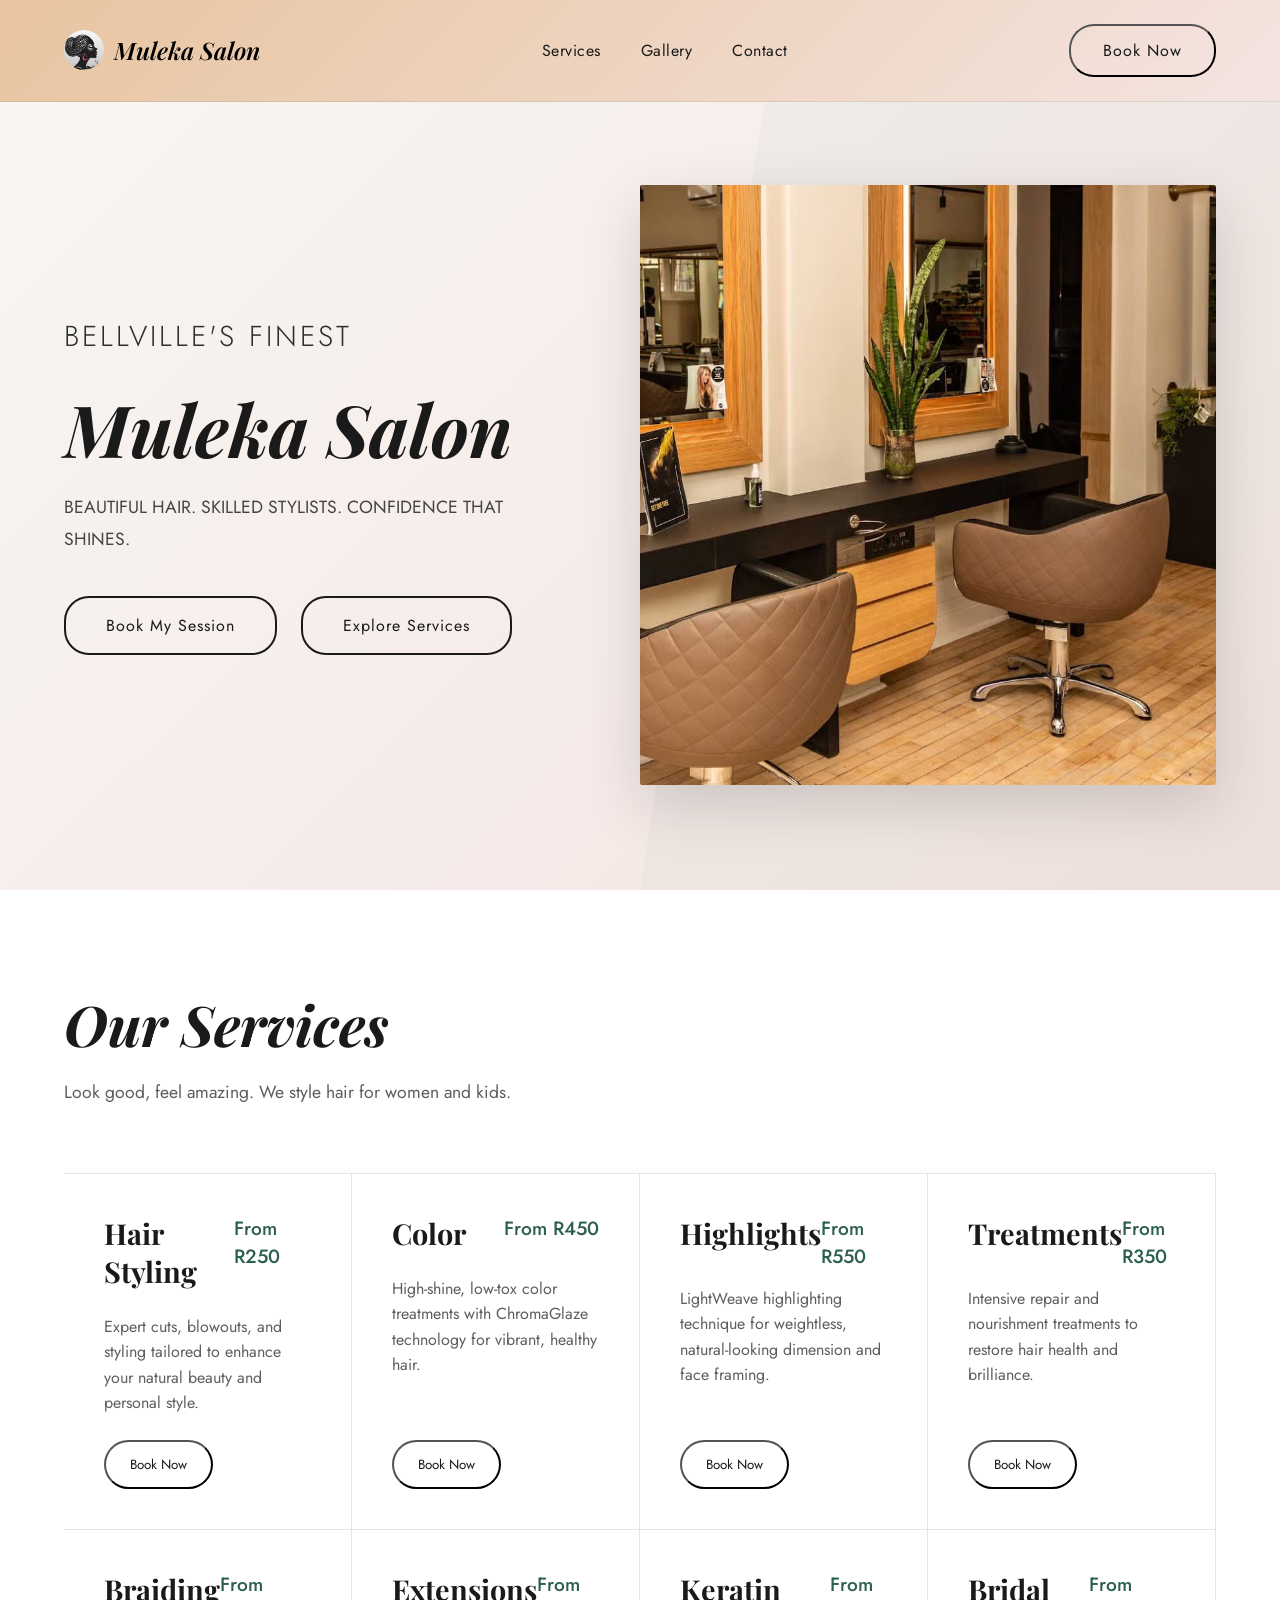
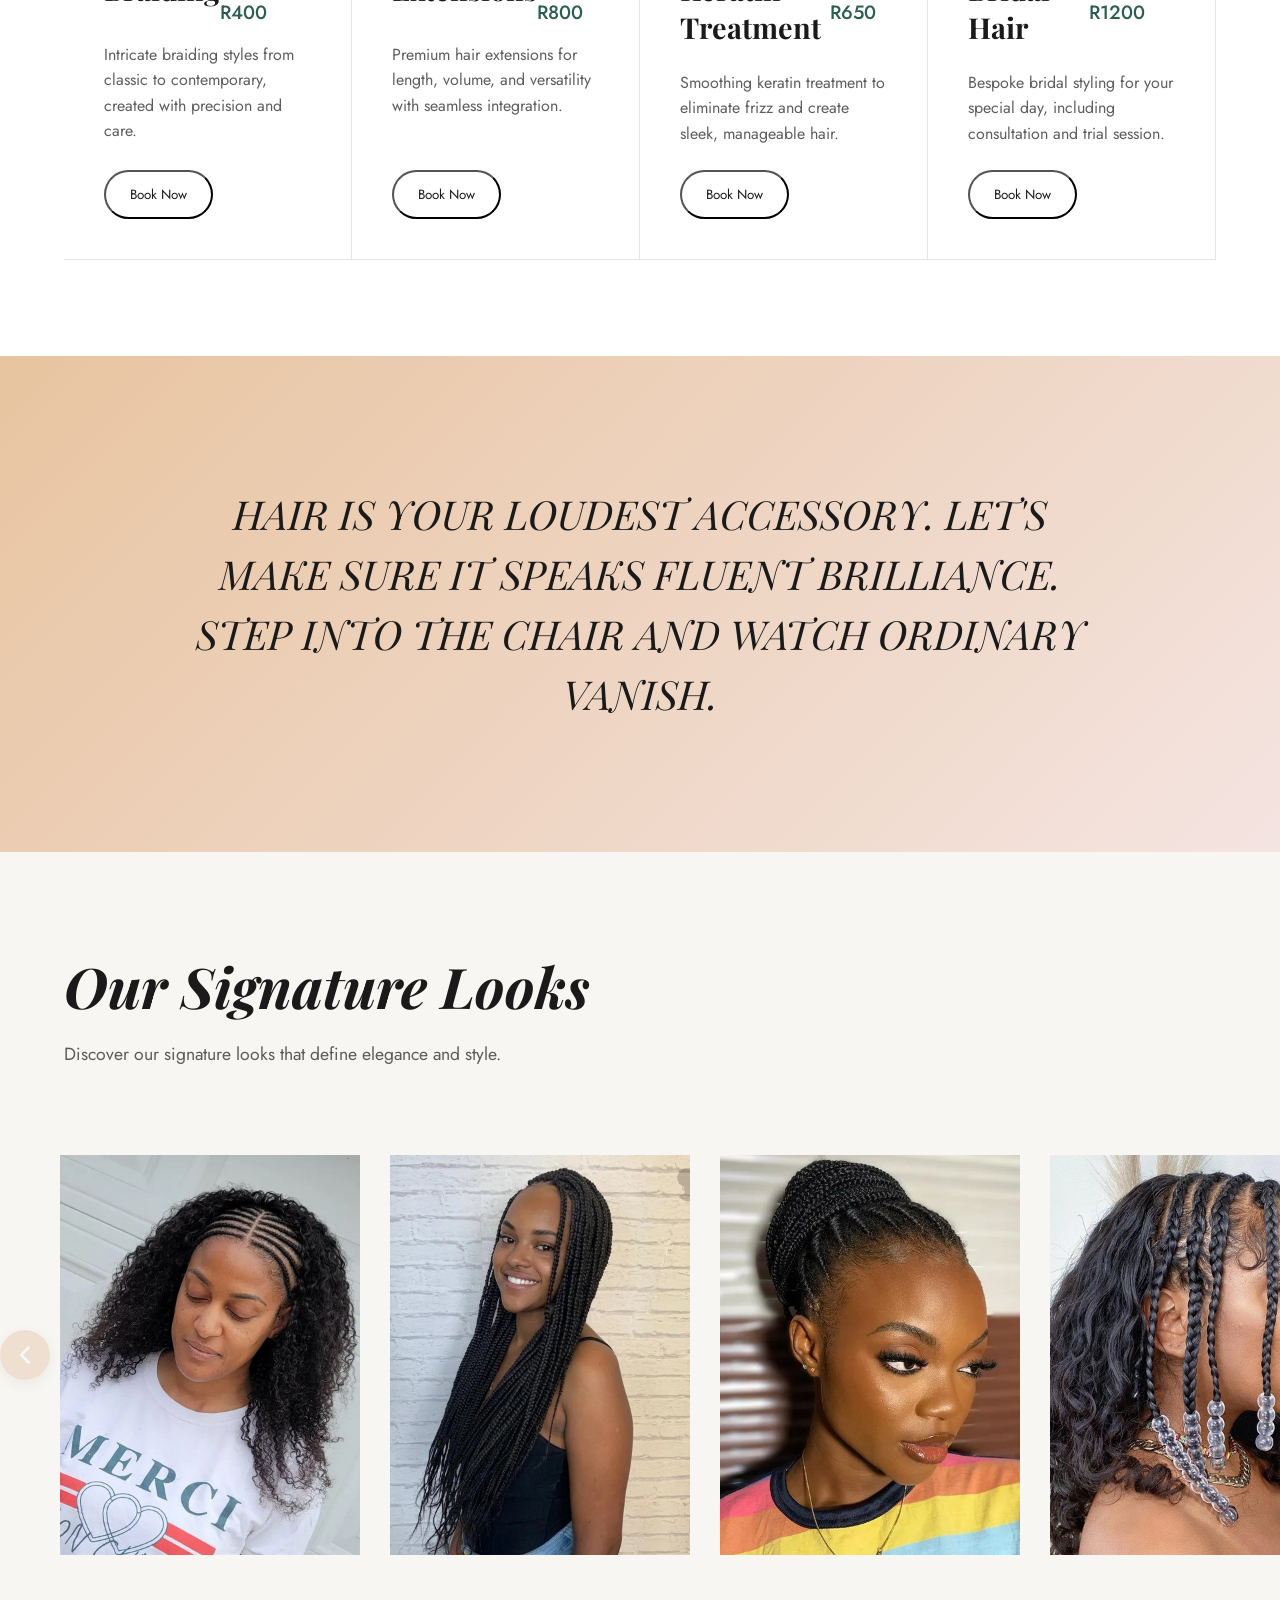
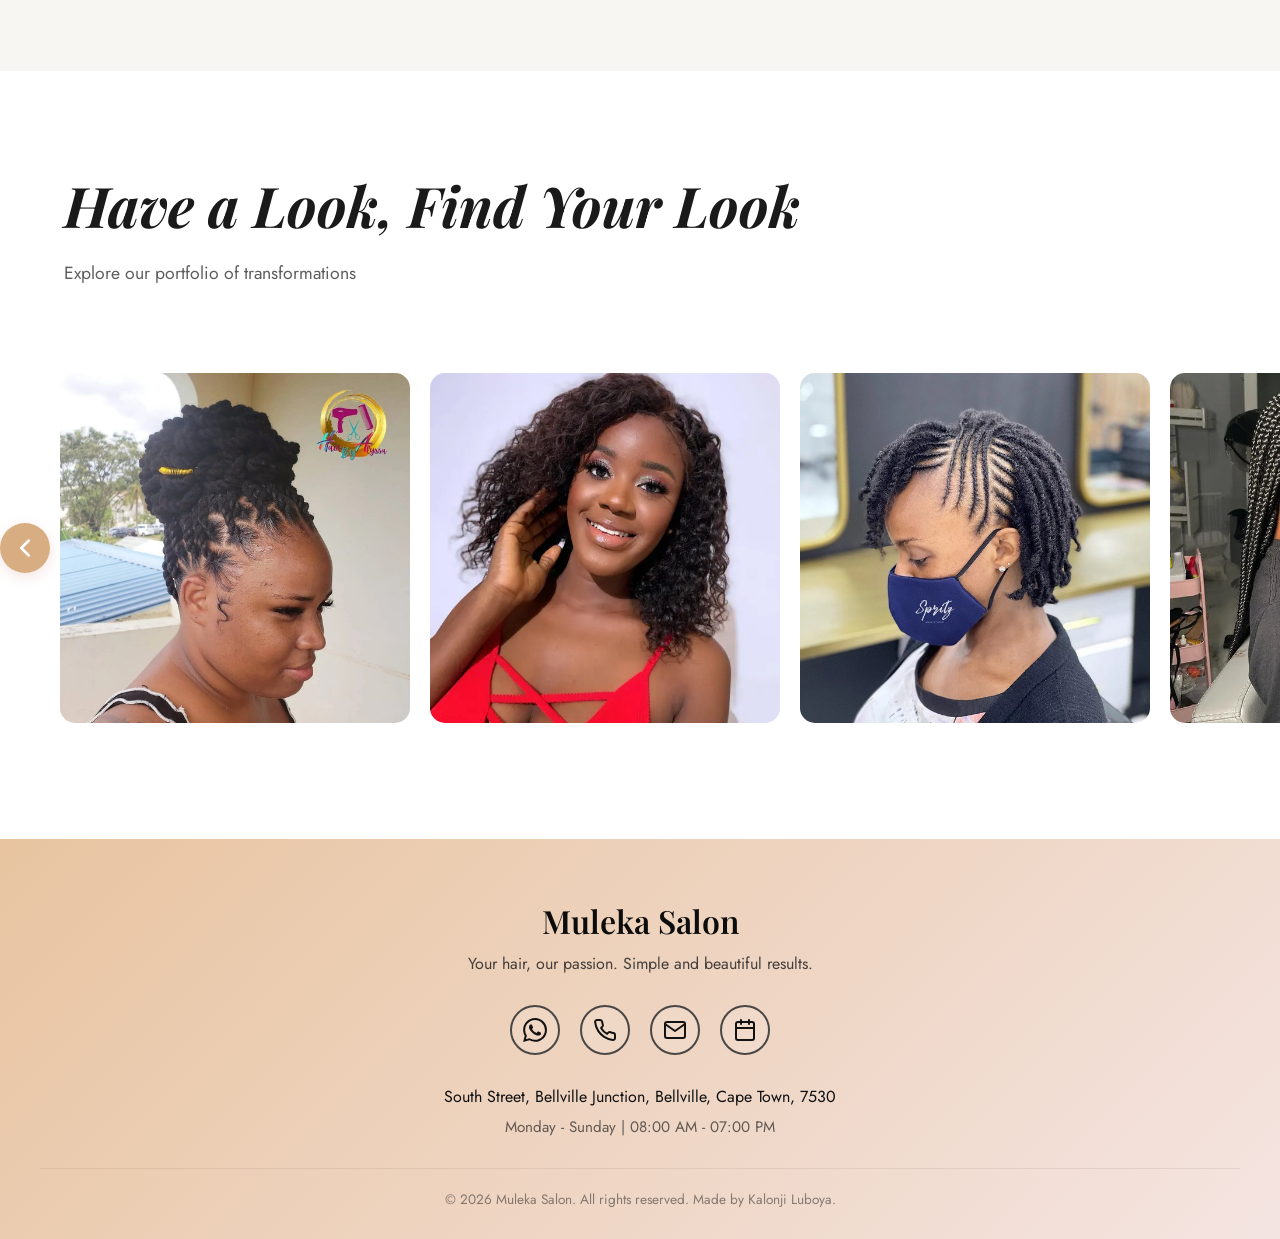
==== html/index.html @ f7e8fe5a "Uploaded the images of the hair style" ====
<!DOCTYPE html>
<html lang="en">
<head>
    <meta charset="UTF-8">
    <meta name="viewport" content="width=device-width, initial-scale=1.0">
    <title>Muleka Salon - BELLVILLE's Premier Hair Studio</title>
    <link href="https://fonts.googleapis.com/css2?family=Playfair+Display:ital,wght@0,400;0,500;0,600;0,700;1,400&family=Jost:wght@300;400;500;600&display=swap" rel="stylesheet">
    <link rel="stylesheet" href="/css/styles.css">

</head>
<body>
    <!-- Navigation -->
    <nav>
        <div class="logo">
            <img src="/assets/images/icon_hair Salon.jpg" alt="Muleka Salon Logo" class="logo-icon">
           <span class="logo-text">Muleka Salon</span>
           </div>
        <ul class="nav-links">
            <li><a href="#services">Services</a></li>
            <li><a href="#gallery">Gallery</a></li>
            <li><a href="#contact">Contact</a></li>
        </ul>
        
        <button class="book-btn" onclick="openBookingModal()">Book Now</button>
        <div class="burger-menu" onclick="toggleMobileMenu()">
            <span></span>
            <span></span>
            <span></span>
        </div>
    </nav>

    <!-- Mobile Menu -->
    <div class="mobile-menu" id="mobileMenu">
        <ul>
            <li><a href="#services" onclick="closeMobileMenu()">Services</a></li>
            <li><a href="#gallery" onclick="closeMobileMenu()">Gallery</a></li>
            <li><a href="#contact" onclick="closeMobileMenu()">Contact</a></li>
        </ul>
        <button class="book-btn" onclick="openBookingModal(); closeMobileMenu();">Book Now</button>
    </div>

    <!-- Hero Section -->
    <section class="hero">
        <div class="hero-content">
            <div class="hero-subtitle">BELLVILLE'S FINEST</div>
            <h1 class="hero-title">Muleka Salon</h1>
            <p class="hero-tagline">BEAUTIFUL HAIR. SKILLED STYLISTS. CONFIDENCE THAT SHINES.</p>
            <div class="hero-buttons">
                <button class="btn-primary" onclick="openBookingModal()">Book My Session</button>
                <a href="#services" class="btn-secondary">Explore Services</a>
            </div>
        </div>
        <div class="hero-image">
            <img src="/assets/images/Hair salon place_1.avif" alt="Muleka Salon">
        </div>
    </section>

    <!-- Services Section -->
    <section class="services" id="services">
        <h2 class="section-title">Our Services</h2>
        <p class="section-subtitle">Look good, feel amazing. We style hair for women and kids.</p>
        
        <div class="services-grid">
            <div class="service-item">
                <div>
                    <div class="service-header">
                        <h3 class="service-name">Hair Styling</h3>
                        <div class="service-price">From R250</div>
                    </div>
                    <p class="service-description">Expert cuts, blowouts, and styling tailored to enhance your natural beauty and personal style.</p>
                </div>
                <button class="service-book-btn" onclick="openBookingModal('Hair Styling', 250)">Book Now</button>
            </div>

            <div class="service-item">
                <div>
                    <div class="service-header">
                        <h3 class="service-name">Color</h3>
                        <div class="service-price">From R450</div>
                    </div>
                    <p class="service-description">High-shine, low-tox color treatments with ChromaGlaze technology for vibrant, healthy hair.</p>
                </div>
                <button class="service-book-btn" onclick="openBookingModal('Color', 450)">Book Now</button>
            </div>

            <div class="service-item">
                <div>
                    <div class="service-header">
                        <h3 class="service-name">Highlights</h3>
                        <div class="service-price">From R550</div>
                    </div>
                    <p class="service-description">LightWeave highlighting technique for weightless, natural-looking dimension and face framing.</p>
                </div>
                <button class="service-book-btn" onclick="openBookingModal('Highlights', 550)">Book Now</button>
            </div>

            <div class="service-item">
                <div>
                    <div class="service-header">
                        <h3 class="service-name">Treatments</h3>
                        <div class="service-price">From R350</div>
                    </div>
                    <p class="service-description">Intensive repair and nourishment treatments to restore hair health and brilliance.</p>
                </div>
                <button class="service-book-btn" onclick="openBookingModal('Treatments', 350)">Book Now</button>
            </div>

            <div class="service-item">
                <div>
                    <div class="service-header">
                        <h3 class="service-name">Braiding</h3>
                        <div class="service-price">From R400</div>
                    </div>
                    <p class="service-description">Intricate braiding styles from classic to contemporary, created with precision and care.</p>
                </div>
                <button class="service-book-btn" onclick="openBookingModal('Braiding', 400)">Book Now</button>
            </div>

            <div class="service-item">
                <div>
                    <div class="service-header">
                        <h3 class="service-name">Extensions</h3>
                        <div class="service-price">From R800</div>
                    </div>
                    <p class="service-description">Premium hair extensions for length, volume, and versatility with seamless integration.</p>
                </div>
                <button class="service-book-btn" onclick="openBookingModal('Extensions', 800)">Book Now</button>
            </div>

            <div class="service-item">
                <div>
                    <div class="service-header">
                        <h3 class="service-name">Keratin Treatment</h3>
                        <div class="service-price">From R650</div>
                    </div>
                    <p class="service-description">Smoothing keratin treatment to eliminate frizz and create sleek, manageable hair.</p>
                </div>
                <button class="service-book-btn" onclick="openBookingModal('Keratin Treatment', 650)">Book Now</button>
            </div>

            <div class="service-item">
                <div>
                    <div class="service-header">
                        <h3 class="service-name">Bridal Hair</h3>
                        <div class="service-price">From R1200</div>
                    </div>
                    <p class="service-description">Bespoke bridal styling for your special day, including consultation and trial session.</p>
                </div>
                <button class="service-book-btn" onclick="openBookingModal('Bridal Hair', 1200)">Book Now</button>
            </div>
        </div>
    </section>

    <!-- Quote Section -->
    <section class="quote-section">
        <div class="quote-text">
            HAIR IS YOUR LOUDEST ACCESSORY. LET'S MAKE SURE IT SPEAKS FLUENT BRILLIANCE. STEP INTO THE CHAIR AND WATCH ORDINARY VANISH.
        </div>
    </section>

    <!-- Signature Looks Section -->
    <section class="signature-looks">
        <h2 class="section-title">Our Signature Looks</h2>
        <p class="section-subtitle">Discover our signature looks that define elegance and style.</p>
        
        <div class="looks-carousel-container">

                <!-- Left Arrow -->
                <button class="carousel-arrow left-arrow" onclick="scrollLooks('left')" aria-label="Scroll left">
                    <svg xmlns="http://www.w3.org/2000/svg" width="30" height="30" viewBox="0 0 24 24" fill="none" stroke="currentColor" stroke-width="2" stroke-linecap="round" stroke-linejoin="round">
                        <polyline points="15 18 9 12 15 6"></polyline>
                    </svg>
                </button>

                <!-- Looks Grid -->
        <div class="looks-grid" id="looksGrid">


            <div class="look-item">
                <img src="/assets/images/Blow-Dried-Half-And-Half-Hairstyle.jpg " alt="Blow-Dried Half & Half Hairstyle">
                <div class="look-overlay">
                    <h3 class="look-title">Blow-Dried Half & Half Hairstyle</h3>
                    <p class="look-description">A classic and timeless look that frames the face beautifully.</p>
                </div>
            </div>
            <div class="look-item">
                <img src="/assets/images/Box-Braids-Hairstyle.jpg" alt="Box Braids Hairstyle">
                <div class="look-overlay">
                    <h3 class="look-title">Box Braids Hairstyle</h3>
                    <p class="look-description">A versatile and protective style that is both elegant and practical.</p>
                </div>
            </div>
            <div class="look-item">
                <img src="/assets/images/Braided-Afro-Bun.jpg" alt="Braided Afro Bun">
                <div class="look-overlay">
                    <h3 class="look-title">Braided Afro Bun</h3>
                    <p class="look-description">A stylish and elegant updo that showcases natural texture.</p>
                </div>
            </div>
            <div class="look-item">
                <img src="/assets/images/Braids-Beads-Hairstyle.jpg" alt="Braids Beads Hairstyle">
                <div class="look-overlay">
                    <h3 class="look-title">Braids Beads Hairstyle</h3>
                    <p class="look-description">A trendy and eye-catching style that adds flair to any look.</p>
                </div>
            </div>
            <div class="look-item">
                <img src="/assets/images/Cornrow-Style-With-Large-Braids.jpg" alt="Cornrow Style With Large Braids">
                <div class="look-overlay">
                    <h3 class="look-title">Cornrow Style With Large Braids</h3>
                    <p class="look-description">A bold and textured look that combines traditional cornrows with large braids.</p>
                </div>
            </div>
            <div class="look-item">
                <img src="/assets/images/Cornrows-Crochet-Hairstyle.jpg" alt="Cornrows Crochet Hairstyle">
                <div class="look-overlay">
                    <h3 class="look-title">Cornrows Crochet Hairstyle</h3>
                    <p class="look-description">A protective and stylish look that combines traditional cornrows with crochet techniques.</p>
                </div>
            </div>
            <div class="look-item">
                <img src="/assets/images/Cornrows-Hair-Bubbles-Style.jpg" alt="Cornrows Hair Bubbles Style">
                <div class="look-overlay">
                    <h3 class="look-title">Cornrows Hair Bubbles Style</h3>
                    <p class="look-description">A playful and trendy look that adds volume and texture to the hair.</p>
                </div>
            </div>
            <div class="look-item">
                <img src="/assets/images/Cornrows-With-Tapered-Cut.jpg" alt="Cornrows With Tapered Cut">
                <div class="look-overlay">
                    <h3 class="look-title">Cornrows With Tapered Cut</h3>
                    <p class="look-description">A modern twist on traditional cornrows, featuring a tapered cut for a sleek and polished look.</p>
                </div>
            </div>
            <div class="look-item">
                    <img src="/assets/images/Distressed-Faux-Locs-Style.jpg" alt="Distressed Faux Locs Style">
                    <div class="look-overlay">
                        <h3 class="look-title">Distressed Faux Locs Style</h3>
                        <p class="look-description">A trendy and textured look that gives the appearance of faux locs with a distressed finish.</p>
                    </div>
            </div>
            <div class="look-item">
                <img src="/assets/images/Flat-Twist-Updo.jpg" alt="Flat Twist Updo">
                <div class="look-overlay">
                    <h3 class="look-title">Flat Twist Updo</h3>
                    <p class="look-description">A sleek and elegant updo that combines flat twists for a polished and sophisticated look.</p>
                </div>
            </div>
            <div class="look-item">
                <img src="/assets/images/Flat-Twist-With-Feed-In-Middle-Bun.jpg" alt="Flat Twist With Feed In Middle Bun">
                <div class="look-overlay">
                    <h3 class="look-title">Flat Twist With Feed In Middle Bun</h3>
                    <p class="look-description">A stylish and versatile look that combines flat twists with a feed-in middle bun for a polished and modern appearance.</p>
                </div>
            </div>
            <div class="look-item">
                <img src="/assets/images/Fluffy-Afro-Hairstyle.webp" alt="Fluffy Afro Hairstyle">
                <div class="look-overlay">
                    <h3 class="look-title">Fluffy Afro Hairstyle</h3>
                    <p class="look-description">A voluminous and playful look that emphasizes natural texture and fullness.</p>
                </div>
            </div>
            <div class="look-item">
                <img src="/assets/images/Freestyle-Cornrows.jpg" alt="Freestyle Cornrows">
                <div class="look-overlay">
                    <h3 class="look-title">Freestyle Cornrows</h3>
                    <p class="look-description">A creative and artistic variation of cornrows that allows for more freedom in styling and design.</p>
                </div>
            </div>
            <div class="look-item">
                <img src="/assets/images/Freestyle-Half-And-Half.jpg" alt="Freestyle Half And Half">
                <div class="look-overlay">
                    <h3 class="look-title">Freestyle Half And Half</h3>
                    <p class="look-description">A unique and stylish look that combines two different hair textures or styles in one cohesive design.</p>
                </div>
            </div>
            <div class="look-item">
                <img src="/assets/images/Freestyle-Stitch-Bun-Curls.jpg" alt="Freestyle Stitch Bun Curls">
                <div class="look-overlay">
                    <h3 class="look-title">Freestyle Stitch Bun Curls</h3>
                    <p class="look-description">A trendy and elegant look that combines a stitch bun with soft curls for a polished and modern appearance.</p>
                </div>
            </div>
            <div class="look-item">
                <img src="/assets/images/High-Bun-With-Accessories.jpg" alt="High Bun With Accessories">
                <div class="look-overlay">
                    <h3 class="look-title">High Bun With Accessories</h3>
                    <p class="look-description">A polished and elegant look that combines a high bun with decorative accessories for a sophisticated appearance.</p>
                </div>
            </div>
            <div class="look-item">
                <img src="/assets/images/Inverted-Cornrows.jpg" alt="Inverted Cornrows">
                <div class="look-overlay">
                    <h3 class="look-title">Inverted Cornrows</h3>
                    <p class="look-description">A unique and stylish variation of cornrows that creates an inverted or reversed look for a modern appearance.</p>
                </div>
            </div>
            <div class="look-item">
                <img src="/assets/images/Large-Clean-Bantu-Knots.jpg" alt="Large Clean Bantu Knots">
                <div class="look-overlay">
                    <h3 class="look-title">Large Clean Bantu Knots</h3>
                    <p class="look-description">A classic and neat look that features large, well-defined bantu knots for a polished and structured appearance.</p>
                </div>
            </div>
            <div class="look-item">
                <img src="/assets/images/Large-Textured-Hair-Strands.jpg" alt="Large Textured Hair Strands">
                <div class="look-overlay">
                    <h3 class="look-title">Large Textured Hair Strands</h3>
                    <p class="look-description">A bold and textured look that features large, well-defined hair strands for a dramatic and modern appearance.</p>
                </div>
            </div>
            <div class="look-item">
                <img src="/assets/images/Long-Hair-Braided-Pony-Style.webp" alt="Long Hair Braided Pony Style">
                <div class="look-overlay">
                    <h3 class="look-title">Long Hair Braided Pony Style</h3>
                    <p class="look-description">A classic and elegant look that features a long, braided ponytail for a polished and sophisticated appearance.</p>
                </div>
            </div>
            <div class="look-item">
                <img src="/assets/images/Long-Knotless-Hairstyle.jpg" alt="Long Knotless Hairstyle">
                <div class="look-overlay">
                    <h3 class="look-title">Long Knotless Hairstyle</h3>
                    <p class="look-description">A sleek and elegant look that features long, knotless hair for a smooth and polished appearance.</p>
                </div>
            </div>
            <div class="look-item">
                <img src="/assets/images/Medium-Fulani-Knotless-Braids.jpg" alt="Medium Fulani Knotless Braids">
                <div class="look-overlay">
                    <h3 class="look-title">Medium Fulani Knotless Braids</h3>
                    <p class="look-description">A stylish and versatile look that features medium-length fulani knots for a polished and modern appearance.</p>
                </div>
            </div>
            <div class="look-item">
                <img src="/assets/images/Natural-Long-Curls.jpg" alt="Natural Long Curls">
                <div class="look-overlay">
                    <h3 class="look-title">Natural Long Curls</h3>
                    <p class="look-description">A natural and effortless look that features long, well-defined curls for a relaxed and stylish appearance.</p>
                </div>
            </div>
            <div class="look-item">
                <img src="/assets/images/Rubber-Band-Style.jpg" alt="Rubber Band Style">
                <div class="look-overlay">
                    <h3 class="look-title">Rubber Band Style</h3>
                    <p class="look-description">A trendy and playful look that features rubber band styling for a fun and modern appearance.</p>
                </div>
            </div>
            <div class="look-item">
                <img src="/assets/images/Salt-Pepper-Bantu-Knots.jpg" alt="Salt Pepper Bantu Knots">
                <div class="look-overlay">
                    <h3 class="look-title">Salt Pepper Bantu Knots</h3>
                    <p class="look-description">A stylish and modern look that features salt and pepper bantu knots for a trendy and polished appearance.</p>
                </div>
            </div>
            <div class="look-item">
                <img src="/assets/images/Sassy-Crochet-With-Boho-Twist-Curls.jpg" alt="Sassy Crochet With Boho Twist Curls">
                <div class="look-overlay">
                    <h3 class="look-title">Sassy Crochet With Boho Twist Curls</h3>
                    <p class="look-description">A trendy and stylish look that features sassy crochet with boho twist curls for a modern and fashionable appearance.</p>
                </div>
            </div>
            <div class="look-item">
                <img src="/assets/images/Short-Cornrows-With-Curly-Baby-Hairs.jpg" alt="Short Cornrows With Curly Baby Hairs">
                <div class="look-overlay">
                    <h3 class="look-title">Short Cornrows With Curly Baby Hairs</h3>
                    <p class="look-description">A trendy and stylish look that features short cornrows with curly baby hairs for a modern and fashionable appearance.</p>
                </div>
            </div>
            <div class="look-item">
                <img src="/assets/images/Simple-Cute-Feedin-Braids.jpg" alt="Simple Cute Feedin Braids">
                <div class="look-overlay">
                    <h3 class="look-title">Simple Cute Feedin Braids</h3>
                    <p class="look-description">A simple and cute look that features feedin braids for a classic and polished appearance.</p>
                </div>
            </div>
            <div class="look-item">
                <img src="/assets/images/Small-Senegalese-Twists.jpg" alt="Small Senegalese Twists">
                <div class="look-overlay">
                    <h3 class="look-title">Small Senegalese Twists</h3>
                    <p class="look-description">A trendy and stylish look that features small senegalese twists for a modern and fashionable appearance.</p>
                </div>
            </div>
            <div class="look-item">
                <img src="/assets/images/Stitch-Braids-Style.jpg" alt="Stitch Braids Style">
                <div class="look-overlay">
                    <h3 class="look-title">Stitch Braids Style</h3>
                    <p class="look-description">A trendy and stylish look that features stitch braids for a modern and fashionable appearance.</p>
                </div>
            </div>
            <div class="look-item">
                <img src="/assets/images/Styled-Zigzag-Braids.jpg" alt="Styled Zigzag Braids">
                <div class="look-overlay">
                    <h3 class="look-title">Styled Zigzag Braids</h3>
                    <p class="look-description">A trendy and stylish look that features styled zigzag braids for a modern and fashionable appearance.</p>
                </div>
            </div>
            <div class="look-item">
                <img src="/assets/images/Three-Strand-Twist-Out-Style.webp" alt="Three Strand Twist Out Style">
                <div class="look-overlay">
                    <h3 class="look-title">Three Strand Twist Out Style</h3>
                    <p class="look-description">A trendy and stylish look that features three strand twist out style for a modern and fashionable appearance.</p>
                </div>
            </div>
            <div class="look-item">
                <img src="/assets/images/Two-High-Buns-With-Tendrils.jpg" alt="Two High Buns With Tendrils">
                <div class="look-overlay">
                    <h3 class="look-title">Two High Buns With Tendrils</h3>
                    <p class="look-description">A trendy and stylish look that features two high buns with tendrils for a modern and fashionable appearance.</p>
                </div>
            </div>
            <div class="look-item">
                <img src="/assets/images/Two-Layer-Feed-In-Braids.jpg" alt="Two Layer Feed In Braids">
                <div class="look-overlay">
                    <h3 class="look-title">Two Layer Feed In Braids</h3>
                    <p class="look-description">A trendy and stylish look that features two layer feed in braids for a modern and fashionable appearance.</p>
                </div>
            </div>
            <div class="look-item">
                <img src="/assets/images/Two-Strand-Twists.jpg" alt="Two Strand Twists">
                <div class="look-overlay">
                    <h3 class="look-title">Two Strand Twists</h3>
                    <p class="look-description">A trendy and stylish look that features two strand twists for a modern and fashionable appearance.</p>
                </div>
            </div>
            <div class="look-item">
                <img src="/assets/images/Wash-And-Go-Hairstyle.webp" alt="Wash And Go Hairstyle">
                <div class="look-overlay">
                    <h3 class="look-title">Wash And Go Hairstyle</h3>
                    <p class="look-description">A trendy and stylish look that features wash and go hairstyle for a modern and fashionable appearance.</p>
                </div>
            </div>
            <div class="look-item">
                <img src="/assets/images/Wool-Twists-Style.jpg" alt="Wool Twists Style">
                <div class="look-overlay">
                    <h3 class="look-title">Wool Twists Style</h3>
                    <p class="look-description">A trendy and stylish look that features wool twists style for a modern and fashionable appearance.</p>
                </div>
            </div>

            </div>

                <!-- Right Arrow -->
                <button class="carousel-arrow right-arrow" onclick="scrollLooks('right')" aria-label="Scroll right">
                    <svg xmlns="http://www.w3.org/2000/svg" width="30" height="30" viewBox="0 0 24 24" fill="none" stroke="currentColor" stroke-width="2" stroke-linecap="round" stroke-linejoin="round">
                        <polyline points="9 18 15 12 9 6"></polyline>
                    </svg>
                </button>
        </div>
    </section>

    <!-- Gallery Section -->
    <section class="gallery" id="gallery">
        <h2 class="section-title">Have a Look, Find Your Look</h2>
        <p class="section-subtitle">Explore our portfolio of transformations</p>
        
     <div class="gallery-carousel-container">

        <!-- Left Arrow -->
        <button class="gallery-arrow left-arrow" onclick="scrollGallery('left')" aria-label="Scroll left">
            <svg xmlns="http://www.w3.org/2000/svg" width="30" height="30" viewBox="0 0 24 24" fill="none" stroke="currentColor" stroke-width="2" stroke-linecap="round" stroke-linejoin="round">
                <polyline points="15 18 9 12 15 6"></polyline>
            </svg>
        </button>

         <!-- gallery Grid -->
        <div class="gallery-grid" id="galleryGrid">

            <div class="gallery-item">
                <img src="/assets/images/Wool-Twists-Style.jpg" alt="Gallery 1">
                 
            </div>
            <div class="gallery-item">
                <img src="/assets/images/Wash-And-Go-Hairstyle.webp" alt="Gallery 2">
                    
            </div>
            <div class="gallery-item">
                <img src="/assets/images/Two-Strand-Twists.jpg" alt="Gallery 3">
                
            </div>
            <div class="gallery-item">
                <img src="/assets/images/Two-Layer-Feed-In-Braids.jpg" alt="Gallery 4">
                
            </div>
            <div class="gallery-item">
                <img src="/assets/images/Two-High-Buns-With-Tendrils.jpg " alt="Gallery 5">
                
            </div>
            <div class="gallery-item">
                <img src="/assets/images/Three-Strand-Twist-Out-Style.webp " alt="Gallery 6">
                
            </div>
            <div class="gallery-item">
                <img src="/assets/images/Styled-Zigzag-Braids.jpg " alt="Gallery 7">
                
            </div>
            <div class="gallery-item">
                <img src="/assets/images/Stitch-Braids-Style.jpg " alt="Gallery 8">
                
            </div>
            <div class="gallery-item">
                <img src="/assets/images/Small-Senegalese-Twists.jpg" alt="Gallery 9">
            </div>
            <div class="gallery-item">
                <img src="/assets/images/Simple-Cute-Feedin-Braids.jpg" alt="Gallery 10">
            </div>
            <div class="gallery-item">
                <img src="/assets/images/Short-Cornrows-With-Curly-Baby-Hairs.jpg" alt="Gallery 11">
            </div>
            <div class="gallery-item">
                <img src="/assets/images/Sassy-Crochet-With-Boho-Twist-Curls.jpg" alt="Gallery 12">
            </div>
            <div class="gallery-item">
                <img src="/assets/images/Salt-Pepper-Bantu-Knots.jpg" alt="Gallery 13">
            </div>
            <div class="gallery-item">
                <img src="/assets/images/Rubber-Band-Style.jpg" alt="Gallery 14">
            </div>
            <div class="gallery-item">
                <img src="/assets/images/Natural-Long-Curls.jpg" alt="Gallery 15">
            </div>





                <!-- Right Arrow -->
                <button class="gallery-arrow right-arrow" onclick="scrollGallery('right')" aria-label="Scroll right">
                    <svg xmlns="http://www.w3.org/2000/svg" width="30" height="30" viewBox="0 0 24 24" fill="none" stroke="currentColor" stroke-width="2" stroke-linecap="round" stroke-linejoin="round">
                        <polyline points="9 18 15 12 9 6"></polyline>
                    </svg>
                </button>
          </div>
    </section>

    
    <!-- Booking Modal -->
    <div id="bookingModal" class="modal">
        <div class="modal-content">
            <span class="close-modal" onclick="closeBookingModal()">&times;</span>
            <h2>Book Your Session</h2>
            
            <form class="booking-form" onsubmit="submitBooking(event)">
                <div class="form-group">
                    <label for="name">Your Name</label>
                    <input type="text" id="name" required>
                </div>

                <div class="form-group">
                    <label for="phone">Phone Number (WhatsApp)</label>
                    <input type="tel" id="phone" placeholder="+27" required>
                </div>

                <div class="form-group">
                    <label for="service">Select Service</label>
                    <select id="service" required onchange="updatePrice()">
                        <option value="">Choose a service...</option>
                        <option value="Hair Styling" data-price="250">Hair Styling - From R250</option>
                        <option value="Color" data-price="450">Color - From R450</option>
                        <option value="Highlights" data-price="550">Highlights - From R550</option>
                        <option value="Treatments" data-price="350">Treatments - From R350</option>
                        <option value="Braiding" data-price="400">Braiding - From R400</option>
                        <option value="Extensions" data-price="800">Extensions - From R800</option>
                        <option value="Keratin Treatment" data-price="650">Keratin Treatment - From R650</option>
                        <option value="Bridal Hair" data-price="1200">Bridal Hair - From R1200</option>
                    </select>
                </div>

                <div class="form-group">
                    <label for="date">Preferred Date</label>
                    <input type="date" id="date" required min="">
                </div>

                <div class="form-group">
                    <label>Preferred Time</label>
                    <div class="time-slots">
                        <div class="time-slot" onclick="selectTime(this, '08:00')">08:00 AM</div>
                        <div class="time-slot" onclick="selectTime(this, '09:00')">09:00 AM</div>
                        <div class="time-slot" onclick="selectTime(this, '10:00')">10:00 AM</div>
                        <div class="time-slot" onclick="selectTime(this, '11:00')">11:00 AM</div>
                        <div class="time-slot" onclick="selectTime(this, '12:00')">12:00 PM</div>
                        <div class="time-slot" onclick="selectTime(this, '13:00')">01:00 PM</div>
                        <div class="time-slot" onclick="selectTime(this, '14:00')">02:00 PM</div>
                        <div class="time-slot" onclick="selectTime(this, '15:00')">03:00 PM</div>
                        <div class="time-slot" onclick="selectTime(this, '16:00')">04:00 PM</div>
                        <div class="time-slot" onclick="selectTime(this, '17:00')">05:00 PM</div>
                    </div>
                    <input type="hidden" id="time" required>
                </div>

                <button type="button" class="booking-WhatsApp" onclick="submitBookingWhatsApp(event)">
                    Confirm Booking via WhatsApp
                </button>
                <button type="button" class="booking-Gmail" onclick="submitBookingGmail(event)">
                    Confirm Booking via Gmail
                </button>
            </form>
        </div>
    </div>

 
<!-- Footer -->
    <footer class="footer" id ="contact">
        <div class="footer-content">
            <div class="footer-logo">Muleka Salon</div>
            <p class="footer-tagline">Your hair, our passion. Simple and beautiful results.</p>
            
            <div class="footer-social">
                <a href="https://wa.me/27787659444?text=Hi%20Muleka%20Salon%2C%20I%27d%20like%20to%20book%20an%20appointment" class="footer-icon" target="_blank" aria-label="WhatsApp">
                    <svg xmlns="http://www.w3.org/2000/svg" width="24" height="24" viewBox="0 0 24 24" fill="currentColor">
                        <path d="M17.472 14.382c-.297-.149-1.758-.867-2.03-.967-.273-.099-.471-.148-.67.15-.197.297-.767.966-.94 1.164-.173.199-.347.223-.644.075-.297-.15-1.255-.463-2.39-1.475-.883-.788-1.48-1.761-1.653-2.059-.173-.297-.018-.458.13-.606.134-.133.298-.347.446-.52.149-.174.198-.298.298-.497.099-.198.05-.371-.025-.52-.075-.149-.669-1.612-.916-2.207-.242-.579-.487-.5-.669-.51-.173-.008-.371-.01-.57-.01-.198 0-.52.074-.792.372-.272.297-1.04 1.016-1.04 2.479 0 1.462 1.065 2.875 1.213 3.074.149.198 2.096 3.2 5.077 4.487.709.306 1.262.489 1.694.625.712.227 1.36.195 1.871.118.571-.085 1.758-.719 2.006-1.413.248-.694.248-1.289.173-1.413-.074-.124-.272-.198-.57-.347m-5.421 7.403h-.004a9.87 9.87 0 01-5.031-1.378l-.361-.214-3.741.982.998-3.648-.235-.374a9.86 9.86 0 01-1.51-5.26c.001-5.45 4.436-9.884 9.888-9.884 2.64 0 5.122 1.03 6.988 2.898a9.825 9.825 0 012.893 6.994c-.003 5.45-4.437 9.884-9.885 9.884m8.413-18.297A11.815 11.815 0 0012.05 0C5.495 0 .16 5.335.157 11.892c0 2.096.547 4.142 1.588 5.945L.057 24l6.305-1.654a11.882 11.882 0 005.683 1.448h.005c6.554 0 11.89-5.335 11.893-11.893a11.821 11.821 0 00-3.48-8.413Z"/>
                    </svg>
                </a>
                
                <a href="tel:+27787659444" class="footer-icon" aria-label="Phone">
                    <svg xmlns="http://www.w3.org/2000/svg" width="24" height="24" viewBox="0 0 24 24" fill="none" stroke="currentColor" stroke-width="2" stroke-linecap="round" stroke-linejoin="round">
                        <path d="M22 16.92v3a2 2 0 0 1-2.18 2 19.79 19.79 0 0 1-8.63-3.07 19.5 19.5 0 0 1-6-6 19.79 19.79 0 0 1-3.07-8.67A2 2 0 0 1 4.11 2h3a2 2 0 0 1 2 1.72 12.84 12.84 0 0 0 .7 2.81 2 2 0 0 1-.45 2.11L8.09 9.91a16 16 0 0 0 6 6l1.27-1.27a2 2 0 0 1 2.11-.45 12.84 12.84 0 0 0 2.81.7A2 2 0 0 1 22 16.92z"></path>
                    </svg>
                </a>
                
                <a href="mailto:kalonjilubo12@gmail.com" class="footer-icon" aria-label="Email">
                    <svg xmlns="http://www.w3.org/2000/svg" width="24" height="24" viewBox="0 0 24 24" fill="none" stroke="currentColor" stroke-width="2" stroke-linecap="round" stroke-linejoin="round">
                        <path d="M4 4h16c1.1 0 2 .9 2 2v12c0 1.1-.9 2-2 2H4c-1.1 0-2-.9-2-2V6c0-1.1.9-2 2-2z"></path>
                        <polyline points="22,6 12,13 2,6"></polyline>
                    </svg>
                </a>
                
                <button class="footer-icon" onclick="openBookingModal()" aria-label="Book Online">
                    <svg xmlns="http://www.w3.org/2000/svg" width="24" height="24" viewBox="0 0 24 24" fill="none" stroke="currentColor" stroke-width="2" stroke-linecap="round" stroke-linejoin="round">
                        <rect x="3" y="4" width="18" height="18" rx="2" ry="2"></rect>
                        <line x1="16" y1="2" x2="16" y2="6"></line>
                        <line x1="8" y1="2" x2="8" y2="6"></line>
                        <line x1="3" y1="10" x2="21" y2="10"></line>
                    </svg>
                </button>
            </div>
            
            <div class="footer-info">
                <p></p>South Street, Bellville Junction, Bellville, Cape Town, 7530</p>
                <p>Monday - Sunday | 08:00 AM - 07:00 PM</p>
            </div>
            
            <div class="footer-bottom">
                <p>&copy; 2026 Muleka Salon. All rights reserved. Made by Kalonji Luboya.</p>
            </div>
        </div>
    </footer>
  </section>


    <!-- Scroll to Top Button -->
    <button id="scrollTopBtn" class="scroll-top-btn" onclick="scrollToTop()" aria-label="Scroll to top">
        <svg xmlns="http://www.w3.org/2000/svg" width="24" height="24" viewBox="0 0 24 24" fill="none" stroke="currentColor" stroke-width="2" stroke-linecap="round" stroke-linejoin="round">
            <polyline points="18 15 12 9 6 15"></polyline>
        </svg>
    </button>

    <script data-cfasync="false" src="/cdn-cgi/scripts/5c5dd728/cloudflare-static/email-decode.min.js"></script>
    <script src="/js/main.js"></script>

</body>
</html>
---- css/styles.css ----
* {
            margin: 0;
            padding: 0;
            box-sizing: border-box;
        }

        :root {
            --primary: #2C5F4F;
            --secondary: #D4A574;
            --accent: #E8C4A0;
            --dark: #1A1A1A;
            --light: #F8F6F3;
            --pink: #F4E4E1;
        }

        body {
            font-family: 'Jost', sans-serif;
            color: var(--dark);
            background: var(--light);
            overflow-x: hidden;
        }

        /* Navigation */
        nav {
            position: fixed;
            top: 0;
            width: 100%;
            background: linear-gradient(135deg, #e8c4a0 0%, var(--pink) 100%); 
            backdrop-filter: blur(10px);
            padding: 1.5rem 5%;
            display: flex;
            justify-content: space-between;
            align-items: center;
            z-index: 1000;
            border-bottom: 1px solid rgba(44, 95, 79, 0.1);
        }

        .logo {
            font-family: 'Playfair Display', serif;
            font-size: 2rem;
            font-style: italic;
            font-weight: 600;
            color: black;
              display: flex;
            align-items: center;
            gap: 10px; /* Space between icon and text */
        }


        .logo-icon {
            width: 40px;
            height: 40px;
            border-radius: 50%; /* Makes it a perfect circle */
            object-fit: cover; /* Ensures image fits nicely in circle */
        }

        .logo-text {
            font-family: 'Playfair Display', serif;
            font-size: 1.5rem;
            font-weight: 600;
        } 

        .nav-links {
            display: flex;
            gap: 2.5rem;
            list-style: none;
        }

        .nav-links a {
            color: var(--dark);
            text-decoration: none;
            font-weight: 400;
            transition: color 0.3s;
            font-size: 1rem;
            letter-spacing: 0.5px;
        }

        .nav-links a:hover {
            color: var(--primary);
        }

        .book-btn {
            background: transparent;
            color: var(--dark);
            padding: 0.8rem 2rem;
            border-radius: 25px;
            cursor: pointer;
            font-family: 'Jost', sans-serif;
            font-size: 1rem;
            transition: all 0.3s;
            letter-spacing: 1px;
        }

        .book-btn:hover {
            background: var(--dark);
            color: white;
        }

        /* Burger Menu */
        .burger-menu {
            display: none;
            flex-direction: column;
            gap: 5px;
            cursor: pointer;
            z-index: 1001;
        }

        .burger-menu span {
            width: 25px;
            height: 3px;
            background: var(--dark);
            transition: all 0.3s;
            border-radius: 2px;
        }

        .burger-menu.active span:nth-child(1) {
            transform: rotate(41deg) translate(6px, 7px);
        }

        .burger-menu.active span:nth-child(2) {
            opacity: 0;
        }

        .burger-menu.active span:nth-child(3) {
            transform: rotate(-52deg) translate(4px, -5px);
        }

        /* Mobile Menu */
        .mobile-menu {
            display: none;
            position: fixed;
            top: 80px;
            left: 0;
            width: 100%;
            background: rgba(248, 246, 243, 0.98);
            backdrop-filter: blur(10px);
            padding: 2rem;
            z-index: 999;
            transform: translateY(-100%);
            transition: transform 0.3s;
        }

        .mobile-menu.active {
            transform: translateY(0);
            top:66px;
            /* margin-left: 218px; */
        }

        .mobile-menu ul {
            list-style: none;
            display: flex;
            flex-direction: column;
            gap: 1.5rem;
        }

        .mobile-menu a {
            color: var(--dark);
            text-decoration: none;
            font-size: 1.2rem;
            font-weight: 400;
            letter-spacing: 0.5px;
            display: block;
            padding: 0.5rem 0;
            transition: color 0.3s;
        }

        .mobile-menu a:hover {
            color: var(--primary);
        }

        .mobile-menu .book-btn {
            width: 100%;
            margin-top: 1rem;
        }

        /* Hero Section */
        .hero {
            margin-top: 80px;
            min-height: 90vh;
            display: grid;
            grid-template-columns: 1fr 1fr;
            align-items: center;
            padding: 4rem 5%;
            background: linear-gradient(135deg, var(--light) 0%, var(--pink) 100%);
            position: relative;
            overflow: hidden;
        }

        .hero::before {
            content: '';
            position: absolute;
            top: 0;
            right: 0;
            width: 50%;
            height: 100%;
            background: var(--primary);
            opacity: 0.03;
            clip-path: polygon(20% 0, 100% 0, 100% 100%, 0 100%);
        }

        .hero-content {
            z-index: 2;
            animation: fadeInUp 1s ease-out;
        }

        .hero-title {
            font-family: 'Playfair Display', serif;
            font-size: 4.5rem;
            line-height: 1.1;
            margin-bottom: 1.5rem;
            font-style: italic;
            color: var(--dark);
        }

        .hero-subtitle {
            font-size: 1.8rem;
            font-weight: 300;
            letter-spacing: 3px;
            margin-bottom: 2rem;
            color: #282f2d;
        }

        .hero-tagline {
            font-size: 1.1rem;
            line-height: 1.8;
            max-width: 500px;
            margin-bottom: 2.5rem;
            color: var(--dark);
            opacity: 0.8;
        }

        .hero-buttons {
            display: flex;
            gap: 1.5rem;
        }

        .btn-primary,
        .btn-secondary {
            padding: 1rem 2.5rem;
            font-family: 'Jost', sans-serif;
            font-size: 1rem;
            cursor: pointer;
            transition: all 0.3s;
            border-radius: 25px;
            letter-spacing: 1px;
            text-decoration: none;
            display: inline-block;
        }

        .btn-primary {
            background: transparent;
            color: var(--dark);
            border: 2px solid var(--dark);
        }

        .btn-primary:hover {
            background: var(--dark);
            color: white;
        }

        .btn-secondary {
            background: transparent;
            color: var(--dark);
            border: 2px solid var(--dark);
        }

        .btn-secondary:hover {
            background: var(--dark);
            color: white;
        }

        .hero-image {
            position: relative;
            height: 600px;
            animation: fadeInRight 1s ease-out 0.3s backwards;
        }

        .hero-image img {
            position: absolute;
            width: 100%;
            height: 100%;
            object-fit: cover;
            border-radius: 2px;
            box-shadow: 0 20px 60px rgba(0, 0, 0, 0.15);
        }

        /* Services Section */
        .services {
            padding: 6rem 5%;
            background: white;
        }

        .section-title {
            font-family: 'Playfair Display', serif;
            font-size: 3.5rem;
            margin-bottom: 1rem;
            font-style: italic;
        }

        .section-subtitle {
            font-size: 1.1rem;
            max-width: 600px;
            margin-bottom: 4rem;
            opacity: 0.7;
            line-height: 1.8;
        }

        .services-grid {
            display: grid;
            grid-template-columns: repeat(auto-fit, minmax(300px, 1fr));
            gap: 0;
            border-top: 1px solid rgba(0, 0, 0, 0.1);
        }

        .service-item {
            padding: 2.5rem;
            border-bottom: 1px solid rgba(0, 0, 0, 0.1);
            border-right: 1px solid rgba(0, 0, 0, 0.1);
            display: flex;
            flex-direction: column;
            justify-content: space-between;
            transition: all 0.3s;
            background: white;
            cursor: pointer;
        }

        .service-item:hover {
            background: var(--pink);
            transform: translateY(-5px);
            box-shadow: 0 10px 30px rgba(0, 0, 0, 0.1);
        }

        .service-header {
            display: flex;
            justify-content: space-between;
            align-items: flex-start;
            margin-bottom: 1rem;
        }

        .service-name {
            font-family: 'Playfair Display', serif;
            font-size: 1.8rem;
            margin-bottom: 0.5rem;
        }

        .service-price {
            font-size: 1.2rem;
            color: var(--primary);
            font-weight: 500;
        }

        .service-description {
            opacity: 0.7;
            line-height: 1.6;
            margin-bottom: 1.5rem;
        }

        .service-book-btn {
            background: transparent;
            color: var(--dark);
            border-radius: 25px;
            padding: 0.8rem 1.5rem;
            cursor: pointer;
            font-family: 'Jost', sans-serif;
            align-self: flex-start;
            transition: all 0.3s;
            margin-top: auto;
        }

        .service-book-btn:hover {
            background: var(--dark);
            color: white;

        }

        /* Signature Looks Section */
        .signature-looks {
            padding: 6rem 5%;
            background: var(--light);
        }

        .looks-grid {
            display: grid;
            grid-template-columns: repeat(4, 1fr);
            gap: 2rem;
        }

        .look-item {
            position: relative;
            overflow: hidden;
            aspect-ratio: 3/4;
            cursor: pointer;
        }

        .look-item img {
            width: 100%;
            height: 100%;
            object-fit: cover;
            transition: transform 0.5s;
        }

        .look-item:hover img {
            transform: scale(1.1);
        }

        .look-overlay {
            position: absolute;
            bottom: 0;
            left: 0;
            right: 0;
            background: linear-gradient(to top, rgba(0,0,0,0.8), transparent);
            padding: 2rem;
            transform: translateY(100%);
            transition: transform 0.3s;
        }

        .look-item:hover .look-overlay {
            transform: translateY(0);
        }

        .look-title {
            font-family: 'Playfair Display', serif;
            color: white;
            font-size: 1.5rem;
            margin-bottom: 0.5rem;
        }

        .look-description {
            color: white;
            font-size: 0.9rem;
            opacity: 0.9;
        }

        /* Quote Section */
        .quote-section {
            padding: 8rem 5%;
            background: linear-gradient(135deg, #e8c4a0 0%, var(--pink) 100%); 
            text-align: center;
        }

        .quote-text {
            font-family: 'Playfair Display', serif;
            font-size: 2.5rem;
            line-height: 1.5;
            max-width: 900px;
            margin: 0 auto;
            font-style: italic;
            color: var(--dark);
        }

        /* Gallery Section */
        .gallery {
            padding: 6rem 5%;
            background: white;
        }

        .gallery-grid {
            display: grid;
            grid-template-columns: repeat(4, 1fr);
            gap: 1rem;
        }

        .gallery-item {
            aspect-ratio: 1;
            overflow: hidden;
            cursor: pointer;

        }

        .gallery-item img {
            width: 100%;
            height: 100%;
            object-fit: cover;
            transition: transform 0.5s;
        }

        .gallery-item:hover img {
            transform: scale(1.1);
        }
       

        .style-name {
            position: absolute;
            bottom: 331px;
            left: 61px;          /* Move text left/right */
            color: black;
            font-size: 20px;
            font-weight: bold;
            /*background: rgba(255, 255, 255, 0.6);  optional light background */
            padding: 5px 10px;
            border-radius: 5px;
        }

                /* Contact Section
        .contact {
            padding: 6rem 5%;
            background: var(--dark);
            color: white;
            text-align: center;
        }

        .contact .section-title {
            color: white;
            margin-bottom: 3rem;
        }

        .contact-details {
            display: grid;
            grid-template-columns: repeat(3, 1fr);
            gap: 4rem;
            max-width: 1200px;
            margin: 0 auto 4rem;
        }

        .contact-item h3 {
            font-family: 'Playfair Display', serif;
            font-size: 1.5rem;
            margin-bottom: 1rem;
            font-style: italic;
            color: var(--secondary);
        }

        .contact-item p {
            font-size: 1.1rem;
            line-height: 1.8;
            opacity: 0.9;
        }

        .contact-item a {
            color: white;
            text-decoration: none;
            transition: color 0.3s;
        }

        .contact-item a:hover {
            color: var(--secondary);
        }

        .contact-buttons {
            display: flex;
            gap: 1.5rem;
            justify-content: center;
            flex-wrap: wrap;
        }

        .contact-btn {
            padding: 1rem 2.5rem;
            background: var(--secondary);
            color: var(--dark);
            text-decoration: none;
            font-family: 'Jost', sans-serif;
            font-size: 1rem;
            font-weight: 500;
            transition: all 0.3s;
            letter-spacing: 1px;
            border: 2px solid var(--secondary);
        }

        .contact-btn:hover {
            background: transparent;
            color: var(--secondary);
            transform: translateY(-3px);
        }

        .whatsapp-btn {
            background: #25D366;
            border-color: #25D366;
            color: white;
        }

        .whatsapp-btn:hover {
            background: transparent;
            color: #25D366;
        } */

        /* Booking Modal */
        .modal {
            display: none;
            position: fixed;
            z-index: 2000;
            left: 0;
            top: 0;
            width: 100%;
            height: 100%;
            background: rgba(0, 0, 0, 0.8);
            animation: fadeIn 0.3s;
        }

        .modal-content {
            background: white;
            margin: 3% auto;
            padding: 3rem;
            max-width: 600px;
            height: 870px;
            border-radius: 2px;
            position: relative;
            animation: slideDown 0.3s;
        }

        .close-modal {
            position: absolute;
            right: 2rem;
            top: 2rem;
            font-size: 2rem;
            cursor: pointer;
            color: var(--dark);
            transition: color 0.3s;
        }

        .close-modal:hover {
            color: var(--primary);
        }

        .modal h2 {
            font-family: 'Playfair Display', serif;
            font-size: 2.5rem;
            margin-bottom: 2rem;
            font-style: italic;
        }

        .booking-form {
            display: block;
            flex-direction: column;
            gap: 1.5rem;
        }

        .form-group {
            display: flex;
            flex-direction: column;
            gap: 0.5rem;
        }

        .form-group label {
            font-weight: 500;
            font-size: 0.95rem;
            letter-spacing: 0.5px;
        }

        .form-group select,
        .form-group input {
            padding: 1rem;
            border: 1px solid rgba(0, 0, 0, 0.2);
            font-family: 'Jost', sans-serif;
            font-size: 1rem;
            background: white;
        }

        .form-group select:focus,
        .form-group input:focus {
            outline: none;
            border-color: var(--primary);
        }

        .time-slots {
            display: grid;
            grid-template-columns: repeat(3, 1fr);
            gap: 0.8rem;
        }

        .time-slot {
            padding: 0.8rem;
            border: 1px solid rgba(0, 0, 0, 0.2);
            text-align: center;
            cursor: pointer;
            transition: all 0.3s;
            background: white;
        }

        .time-slot:hover {
            background: var(--pink);
            border-color: var(--primary);
        }

        .time-slot.selected {
            background: var(--primary);
            color: white;
            border-color: var(--primary);
        }

        .booking-WhatsApp {
            padding: 1.2rem;
            background: transparent;
            color: var(--dark);
            border-radius: 25px;
            cursor: pointer;
            font-family: 'Jost', sans-serif;
            /* font-size: 1.1rem; */
            letter-spacing: 1px;
            transition: all 0.3s;
            bottom: 38px;
            /*right: 12px;*/
            position: absolute;
        }

        .booking-WhatsApp:hover {
            background: var(--dark); 
            color: white;
        }

        .booking-Gmail {
            padding: 1.2rem;
            background: transparent; 
            color: var(--dark);
            border-radius: 25px;
            cursor: pointer;
            font-family: 'Jost', sans-serif;
            /* font-size: 1.1rem; */
            letter-spacing: 1px;
            transition: all 0.3s;
            bottom: 38px;
            right: 12px;
            position: absolute;
        }

        .booking-Gmail:hover {
            background: var(--dark);
            color: white;
        }



        /* Animations */
        @keyframes fadeInUp {
            from {
                opacity: 0;
                transform: translateY(30px);
            }
            to {
                opacity: 1;
                transform: translateY(0);
            }
        }

        @keyframes fadeInRight {
            from {
                opacity: 0;
                transform: translateX(30px);
            }
            to {
                opacity: 1;
                transform: translateX(0);
            }
        }

        @keyframes fadeIn {
            from { opacity: 0; }
            to { opacity: 1; }
        }

        @keyframes slideDown {
            from {
                opacity: 0;
                transform: translateY(-50px);
            }
            to {
                opacity: 1;
                transform: translateY(0);
            }
        }

        /* Responsive */
        @media (max-width: 1024px) {
            .hero-title {
                font-size: 3.5rem;
            }

            .looks-grid {
                grid-template-columns: repeat(2, 1fr);
            }

            .contact-details {
                grid-template-columns: repeat(2, 1fr);
            }
        }

        @media (max-width: 768px) {
            nav {
                padding: 1rem 5%;
            }

            .logo {
                font-size: 1.5rem;
            }

            .nav-links,
            .book-btn {
                display: none;
            }

            .burger-menu {
                display: flex;
            }

            .mobile-menu {
                display: block;
            }

            .hero {
                grid-template-columns: 1fr;
                min-height: auto;
                padding: 2rem 5%;
                margin-top: 60px;
            }

            .hero-title {
                font-size: 2.5rem;
            }

            .hero-subtitle {
                font-size: 1.2rem;
                letter-spacing: 2px;
            }

            .hero-tagline {
                font-size: 1rem;
            }

            .hero-buttons {
                flex-direction: column;
            }

            .btn-primary,
            .btn-secondary {
                width: 100%;
                text-align: center;
                border-radius: 25px;
            }

            .hero-image {
                height: 400px;
                margin-top: 2rem;
            }

            .services,
            .signature-looks,
            .quote-section,
            .gallery,
            .contact {
                padding: 4rem 5%;
            }

            .section-title {
                font-size: 2.5rem;
            }

            .section-subtitle {
                font-size: 1rem;
            }

            .services-grid {
                grid-template-columns: 1fr;
            }

            .service-item {
                border-right: none;
            }

            .quote-text {
                font-size: 1.8rem;
            }

            .looks-grid {
                grid-template-columns: 1fr;
                gap: 1rem;
            }

            .gallery-grid {
                grid-template-columns: repeat(2, 1fr);
            }

            .contact-details {
                grid-template-columns: 1fr;
                gap: 2rem;
            }

            .contact-buttons {
                flex-direction: column;
            }

            .contact-btn {
                width: 100%;
            }

            .modal-content {
                margin: 5% 5%;
                padding: 2rem 1.5rem;
                width: 90%;
            }

            .modal h2 {
                font-size: 2rem;
            }

            .time-slots {
                grid-template-columns: repeat(2, 1fr);
            }
        }

        @media (max-width: 480px) {
            .hero-title {
                font-size: 2rem;
            }

            .hero-subtitle {
                font-size: 1rem;
                letter-spacing: 1.5px;
            }

            .hero-tagline {
                font-size: 0.95rem;
            }

            .section-title {
                font-size: 2rem;
            }

            .quote-text {
                font-size: 1.4rem;
            }

            .service-name {
                font-size: 1.4rem;
            }

            .service-price {
                font-size: 1rem;
            }

            .gallery-grid {
                grid-template-columns: 1fr;
            }

            .contact-item h3 {
                font-size: 1.2rem;
            }

            .contact-item p {
                font-size: 1rem;
            }

            .modal-content {
                padding: 1.5rem 1rem;
            }

            .modal h2 {
                font-size: 1.5rem;
                margin-bottom: 1.5rem;
            }

            .close-modal {
                right: 1rem;
                top: 1rem;
                font-size: 1.5rem;
            }

            .time-slots {
                grid-template-columns: 1fr;
            }

            .time-slot {
                padding: 1rem;
            }
        }



    /* Footer Styles */
.footer {
    background: linear-gradient(135deg, #e8c4a0 0%, var(--pink) 100%); 
    /* background: linear-gradient(135deg, var(--light) 0%, var(--pink) 100%); */
    color: #0f0f0f;
    padding: 60px 20px 30px;
    text-align: center;
}

.footer-content {
    max-width: 1200px;
    margin: 0 auto;
}

.footer-logo {
    font-family: 'Playfair Display', serif;
    font-size: 2rem;
    font-weight: 600;
    margin-bottom: 10px;
    color: #0c0c0c;
}

.footer-tagline {
    font-family: 'Jost', sans-serif;
    font-size: 1rem;
    color: rgba(26, 25, 25, 0.8);
    margin-bottom: 30px;
}

.footer-social {
    display: flex;
    justify-content: center;
    gap: 20px;
    margin-bottom: 30px;
    flex-wrap: wrap;
}

.footer-icon {
    width: 50px;
    height: 50px;
    border-radius: 25px;
    background: rgba(255, 255, 255, 0.1);
    border: 2px solid #494745;
    display: flex;
    align-items: center;
    justify-content: center;
    color: #131212;
    transition: all 0.3s ease;
    cursor: pointer;
    text-decoration: none;
}

.footer-icon:hover {
    background: #817f7d;
    color: #696b6a;
    transform: translateY(-3px);
    box-shadow: 0 5px 15px rgba(212, 165, 116, 0.3);
}

.footer-info {
    margin-bottom: 30px;
}

.footer-info p {
    font-family: 'Jost', sans-serif;
    font-size: 0.95rem;
    color: rgba(37, 36, 36, 0.7);
    margin: 8px 0;
}

.footer-bottom {
    padding-top: 20px;
    border-top: 1px solid rgba(77, 73, 73, 0.1);
}

.footer-bottom p {
    font-family: 'Jost', sans-serif;
    font-size: 0.85rem;
    color: rgba(27, 26, 26, 0.5);
    margin: 0;
}

/* Responsive Design - Mobile First Approach */

/* Extra Small Devices (phones, less than 576px) */
@media (max-width: 575.98px) {
    nav {
        padding: 15px 20px;
    }
    
    .logo {
        font-size: 1.3rem;
    }
    
    .nav-links {
        display: none;
    }
    
    .book-btn {
        display: none;
    }
    
    .burger-menu {
        display: flex;
    }
    
    .hero {
        flex-direction: column;
        min-height: auto;
        padding: 80px 20px 40px;
    }
    
    .hero-content {
        max-width: 100%;
        text-align: center;
    }
    
    .hero-subtitle {
        font-size: 0.75rem;
    }
    
    .hero-title {
        font-size: 2.5rem;
    }
    
    .hero-tagline {
        font-size: 0.8rem;
    }
    
    .hero-buttons {
        flex-direction: column;
        gap: 15px;
    }
    
    .btn-primary, .btn-secondary {
        width: 100%;
        padding: 15px 30px;
        font-size: 0.95rem;
    }
    
    .hero-image {
        width: 100%;
        margin-top: 30px;
    }
    
    .section-title {
        font-size: 2rem;
    }
    
    .section-subtitle {
        font-size: 0.95rem;
    }
    
    .services-grid {
        grid-template-columns: 1fr;
        gap: 20px;
    }
    
    .service-item {
        padding: 25px;
    }
    
    .service-name {
        font-size: 1.3rem;
    }
    
    .service-price {
        font-size: 1rem;
    }
    
    .quote-section {
        padding: 40px 20px;
    }
    
    .quote-text {
        font-size: 1.2rem;
    }
    
    .looks-grid {
        grid-template-columns: 1fr;
        gap: 20px;
    }
    
    .gallery-grid {
        grid-template-columns: 1fr;
        gap: 15px;
    }
    
    .contact-details {
        grid-template-columns: 1fr;
        gap: 30px;
    }
    
    .contact-buttons {
        flex-direction: column;
        gap: 15px;
    }
    
    .contact-btn, .whatsapp-btn {
        width: 100%;
    }
    
    .modal-content {
        width: 95%;
        margin: 10% auto;
        padding: 30px 20px;
    }
    
    .time-slots {
        grid-template-columns: repeat(2, 1fr);
        gap: 10px;
    }
    
    .time-slot {
        padding: 12px;
        font-size: 0.9rem;
    }
    
    .footer {
        padding: 40px 20px 20px;
    }
    
    .footer-logo {
        font-size: 1.5rem;
    }
    
    .footer-social {
        gap: 15px;
    }
    
    .footer-icon {
        width: 45px;
        height: 45px;
    }
}

/* Small Devices (landscape phones, 576px and up) */
@media (min-width: 576px) and (max-width: 767.98px) {
    .hero-title {
        font-size: 3rem;
    }
    
    .services-grid {
        grid-template-columns: 1fr;
    }
    
    .looks-grid {
        grid-template-columns: repeat(2, 1fr);
    }
    
    .gallery-grid {
        grid-template-columns: repeat(2, 1fr);
    }
    
    .time-slots {
        grid-template-columns: repeat(3, 1fr);
    }
}

/* Medium Devices (tablets, 768px and up) */
@media (min-width: 768px) and (max-width: 991.98px) {
    .hero {
        padding: 100px 40px;
    }
    
    .services-grid {
        grid-template-columns: repeat(2, 1fr);
    }
    
    .looks-grid {
        grid-template-columns: repeat(2, 1fr);
    }
    
    .gallery-grid {
        grid-template-columns: repeat(2, 1fr);
    }
    
    .contact-details {
        grid-template-columns: 1fr;
    }
    
    .time-slots {
        grid-template-columns: repeat(4, 1fr);
    }
}

/* Large Devices (desktops, 992px and up) */
@media (min-width: 992px) and (max-width: 1199.98px) {
    .services-grid {
        grid-template-columns: repeat(3, 1fr);
    }
    
    .looks-grid {
        grid-template-columns: repeat(4, 1fr);
    }
}

/* Extra Large Devices (large desktops, 1200px and up) */
@media (min-width: 1200px) {
    .services-grid {
        grid-template-columns: repeat(4, 1fr);
    }
}

/* Smooth scrolling for all devices */
html {
    scroll-behavior: smooth;
}

/* Ensure images are responsive */
img {
    max-width: 100%;
    height: auto;
    display: block;
}

/* Prevent horizontal scroll */
body {
    overflow-x: hidden;
}



/* Scroll to Top Button */
.scroll-top-btn {
    position: fixed;
    bottom: 30px;
    right: 30px;
    width: 50px;
    height: 50px;
    background: #D4A574;
    color: white;
    border: none;
    border-radius: 50%;
    cursor: pointer;
    display: flex;
    align-items: center;
    justify-content: center;
    box-shadow: 0 4px 15px rgba(212, 165, 116, 0.4);
    opacity: 0;
    visibility: hidden;
    transform: translateY(20px);
    transition: all 0.3s ease;
    z-index: 1000;
}

.scroll-top-btn.show {
    opacity: 1;
    visibility: visible;
    transform: translateY(0);
}

.scroll-top-btn:hover {
    background: #E8C4A0;
    transform: translateY(-5px);
    box-shadow: 0 6px 20px rgba(44, 95, 79, 0.4);
}

.scroll-top-btn svg {
    width: 24px;
    height: 24px;
}

/* Mobile responsive */
@media (max-width: 767.98px) {
    .scroll-top-btn {
        width: 45px;
        height: 45px;
        bottom: 20px;
        right: 20px;
    }
    
    .scroll-top-btn svg {
        width: 20px;
        height: 20px;
    }
}



/* Carousel Container */
.looks-carousel-container {
    position: relative;
    width: 1863px;
    margin: 0 auto;
    padding: 0 60px;
    right: 64px;

        /* SM - Small (Large phones, small tablets) */
         @media (min-width: 576px) and (max-width: 767.98px) {


        }

        /* MD - Medium (Tablets) */
         @media (min-width: 768px) and (max-width: 991.98px) {

        }

        /* LG - Large (Desktops) */
         @media (min-width: 992px) and (max-width: 1199.98px) {

        }

        /* XL - Extra Large (Large desktops) */
         @media (min-width: 1200px) {

        }

}

/* Update looks-grid for horizontal scroll */
.looks-grid {
    display: flex;
    overflow-x: auto;
    scroll-behavior: smooth;
    gap: 30px;
    padding: 20px 0;
    scrollbar-width: none; /* Firefox */
    -ms-overflow-style: none; /* IE and Edge */
}

.looks-grid::-webkit-scrollbar {
    display: none; /* Chrome, Safari, Opera */
}

.look-item {
    flex: 0 0 300px;
    min-width: 300px;
}

/* Carousel Arrows */
.carousel-arrow {
    position: absolute;
    top: 50%;
    transform: translateY(-50%);
    width: 50px;
    height: 50px;
    background: rgba(212, 165, 116, 0.9);
    border: none;
    border-radius: 50%;
    color: white;
    cursor: pointer;
    display: flex;
    align-items: center;
    justify-content: center;
    z-index: 10;
    transition: all 0.3s ease;
    box-shadow: 0 4px 15px rgba(0, 0, 0, 0.2);
}

.carousel-arrow:hover {
    background: #D4A574;
    transform: translateY(-50%) scale(1.1);
    box-shadow: 0 6px 20px rgba(212, 165, 116, 0.4);
}

.carousel-arrow:active {
    transform: translateY(-50%) scale(0.95);
}

.left-arrow {
    left: 0;
}

.right-arrow {
    right: 0;
}

/* Mobile Responsive */
@media (max-width: 767.98px) {
    .looks-carousel-container {
        padding: 0 50px;
    }
    
    .carousel-arrow {
        width: 40px;
        height: 40px;
    }
    
    .carousel-arrow svg {
        width: 20px;
        height: 20px;
    }
    
    .left-arrow {
        left: 5px;
    }
    
    .right-arrow {
        right: 5px;
    }
    
    .look-item {
        flex: 0 0 250px;
        min-width: 250px;
    }
}

@media (max-width: 575.98px) {
    .looks-carousel-container {
        padding: 0 45px;
    }
    
    .look-item {
        flex: 0 0 220px;
        min-width: 220px;
    }
}




/* Gallery Carousel Container */
.gallery-carousel-container {
    position: relative;
    width: 1863px;
    margin: 0 auto;
    padding: 0 60px;
    right: 64px;
}

/* Update gallery-grid for horizontal scroll */
.gallery-grid {
    display: flex;
    overflow-x: auto;
    scroll-behavior: smooth;
    gap: 20px;
    padding: 20px 0;
    scrollbar-width: none; /* Firefox */
    -ms-overflow-style: none; /* IE and Edge */
}

.gallery-grid::-webkit-scrollbar {
    display: none; /* Chrome, Safari, Opera */
}

.gallery-item {
    flex: 0 0 350px;
    min-width: 350px;
    border-radius: 15px;
    overflow: hidden;
    transition: transform 0.3s ease;
}

.gallery-item:hover {
    transform: scale(1.05);
}

.gallery-item img {
    width: 100%;
    height: 350px;
    object-fit: cover;
    display: block;
}

/* Gallery Arrows */
.gallery-arrow {
    position: absolute;
    top: 50%;
    transform: translateY(-50%);
    width: 50px;
    height: 50px;
    background: rgba(212, 165, 116, 0.9);
    border: none;
    border-radius: 50%;
    color: white;
    cursor: pointer;
    display: flex;
    align-items: center;
    justify-content: center;
    z-index: 10;
    transition: all 0.3s ease;
    box-shadow: 0 4px 15px #F4E4E1;
}

.gallery-arrow:hover {
    background: #D4A574;
    transform: translateY(-50%) scale(1.1);
    box-shadow: 0 6px 20px rgba(212, 165, 116, 0.4);
}

.gallery-arrow:active {
    transform: translateY(-50%) scale(0.95);
}

.gallery-arrow.left-arrow {
    left: 0;
}

.gallery-arrow.right-arrow {
    right: 0;
}

/* Mobile Responsive for Gallery */
@media (max-width: 767.98px) {
    .gallery-carousel-container {
        padding: 0 50px;
    }
    
    .gallery-arrow {
        width: 40px;
        height: 40px;
    }
    
    .gallery-arrow svg {
        width: 20px;
        height: 20px;
    }
    
    .gallery-arrow.left-arrow {
        left: 5px;
    }
    
    .gallery-arrow.right-arrow {
        right: 5px;
    }
    
    .gallery-item {
        flex: 0 0 280px;
        min-width: 280px;
    }
    
    .gallery-item img {
        height: 280px;
    }
}

@media (max-width: 575.98px) {
    .gallery-carousel-container {
        padding: 0 45px;
    }
    
    .gallery-item {
        flex: 0 0 250px;
        min-width: 250px;
    }
    
    .gallery-item img {
        height: 250px;
    }
}
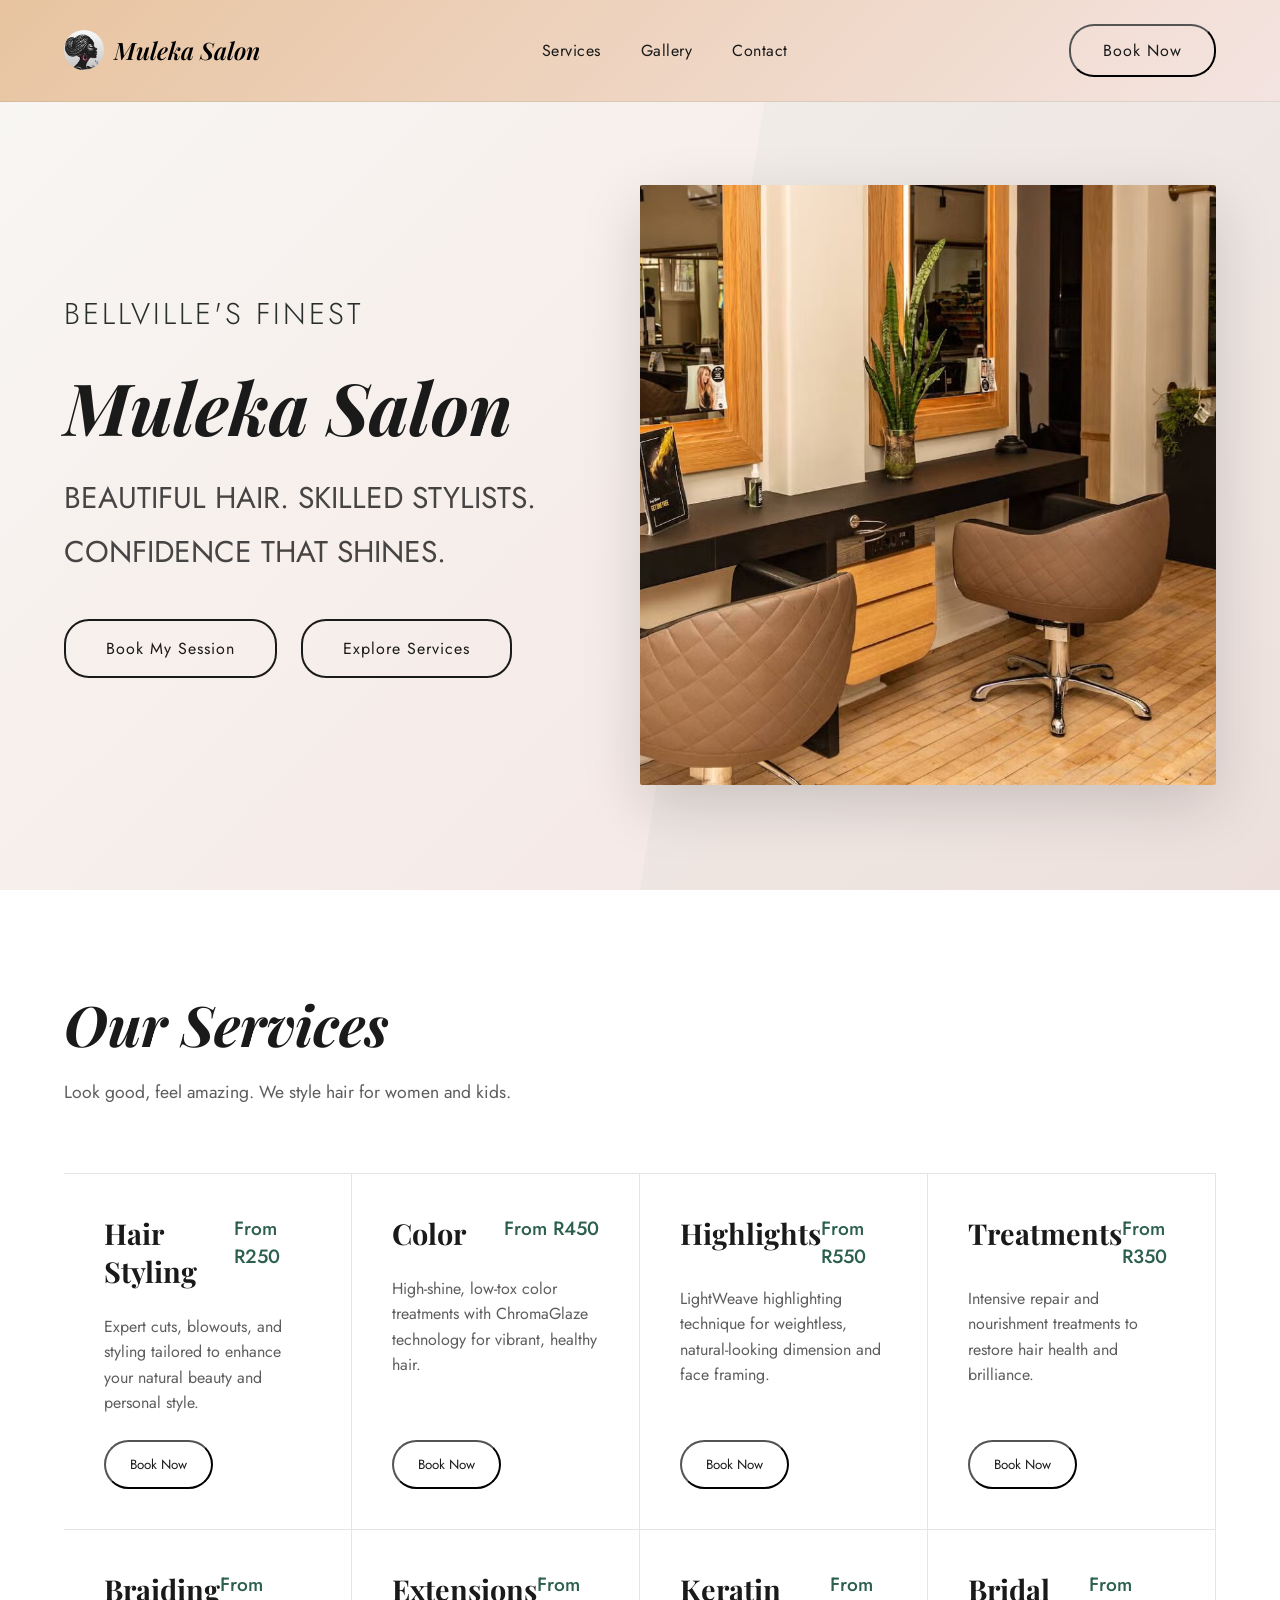
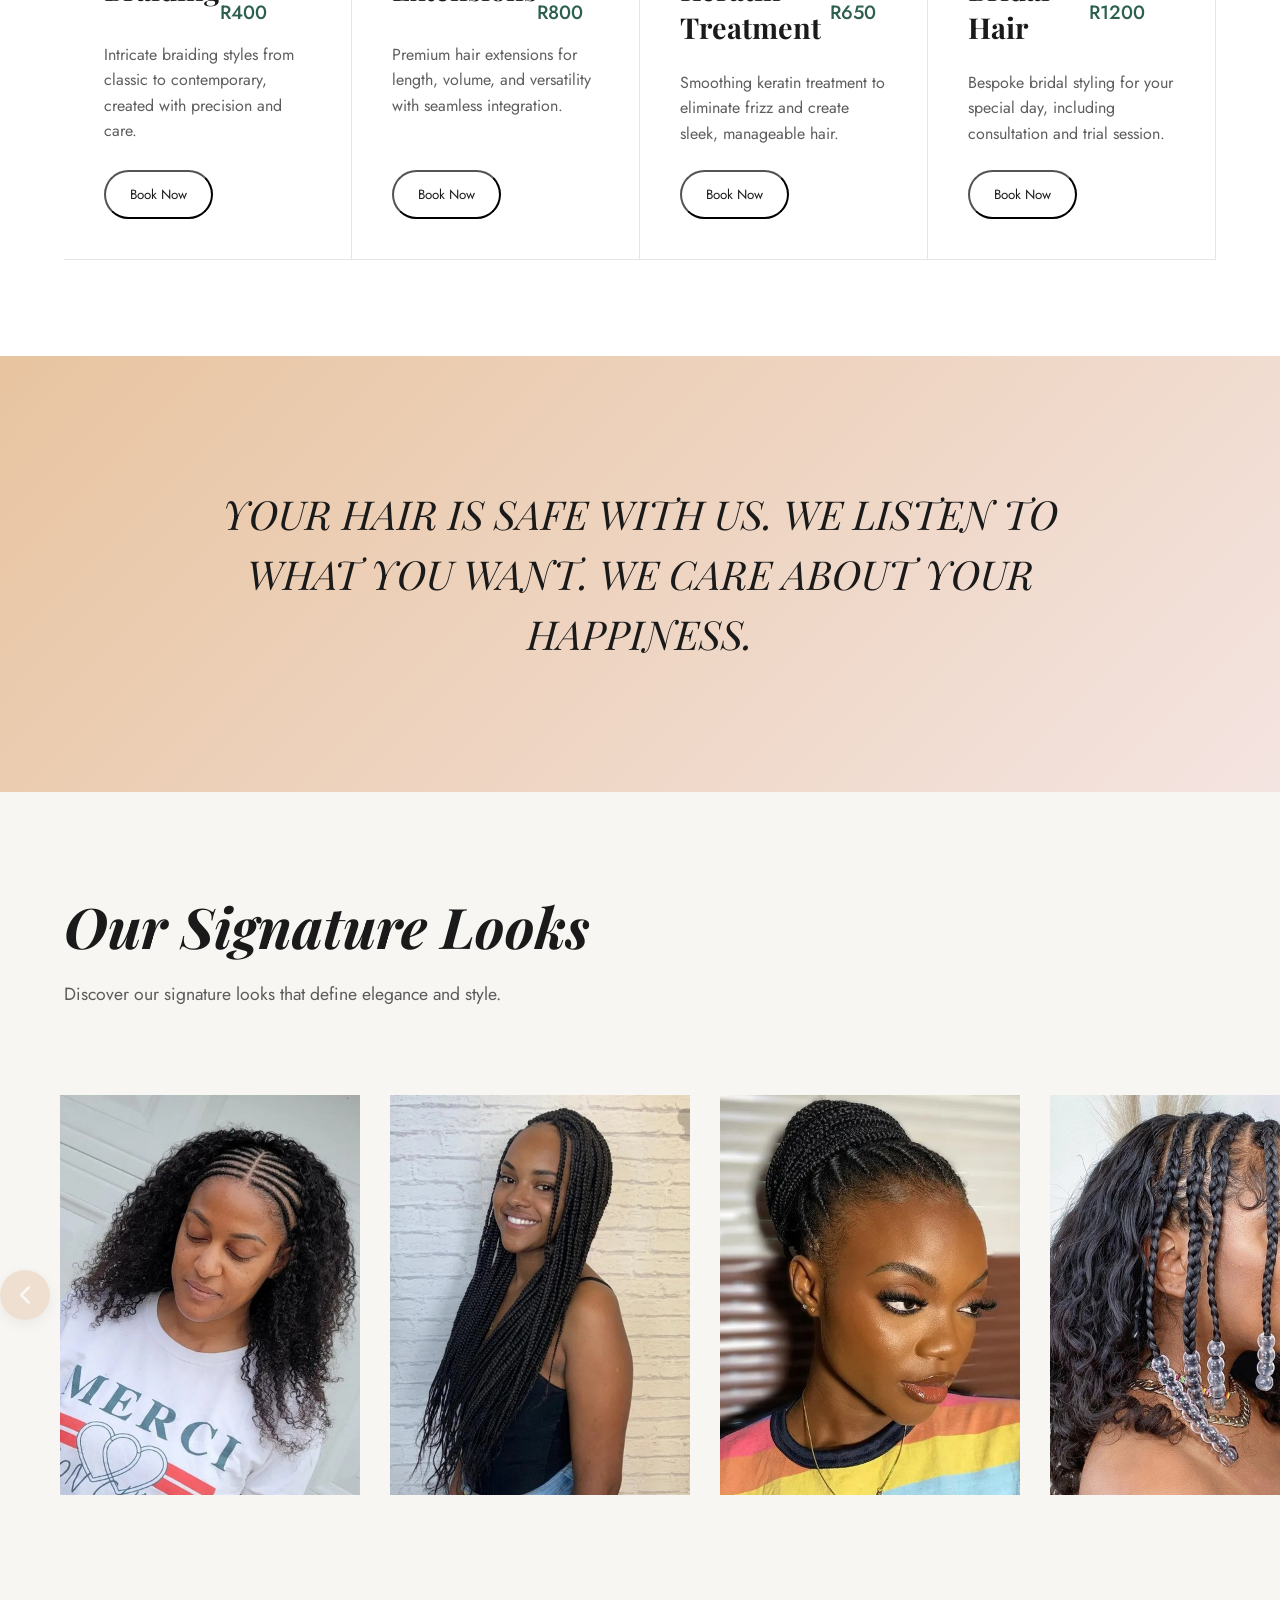
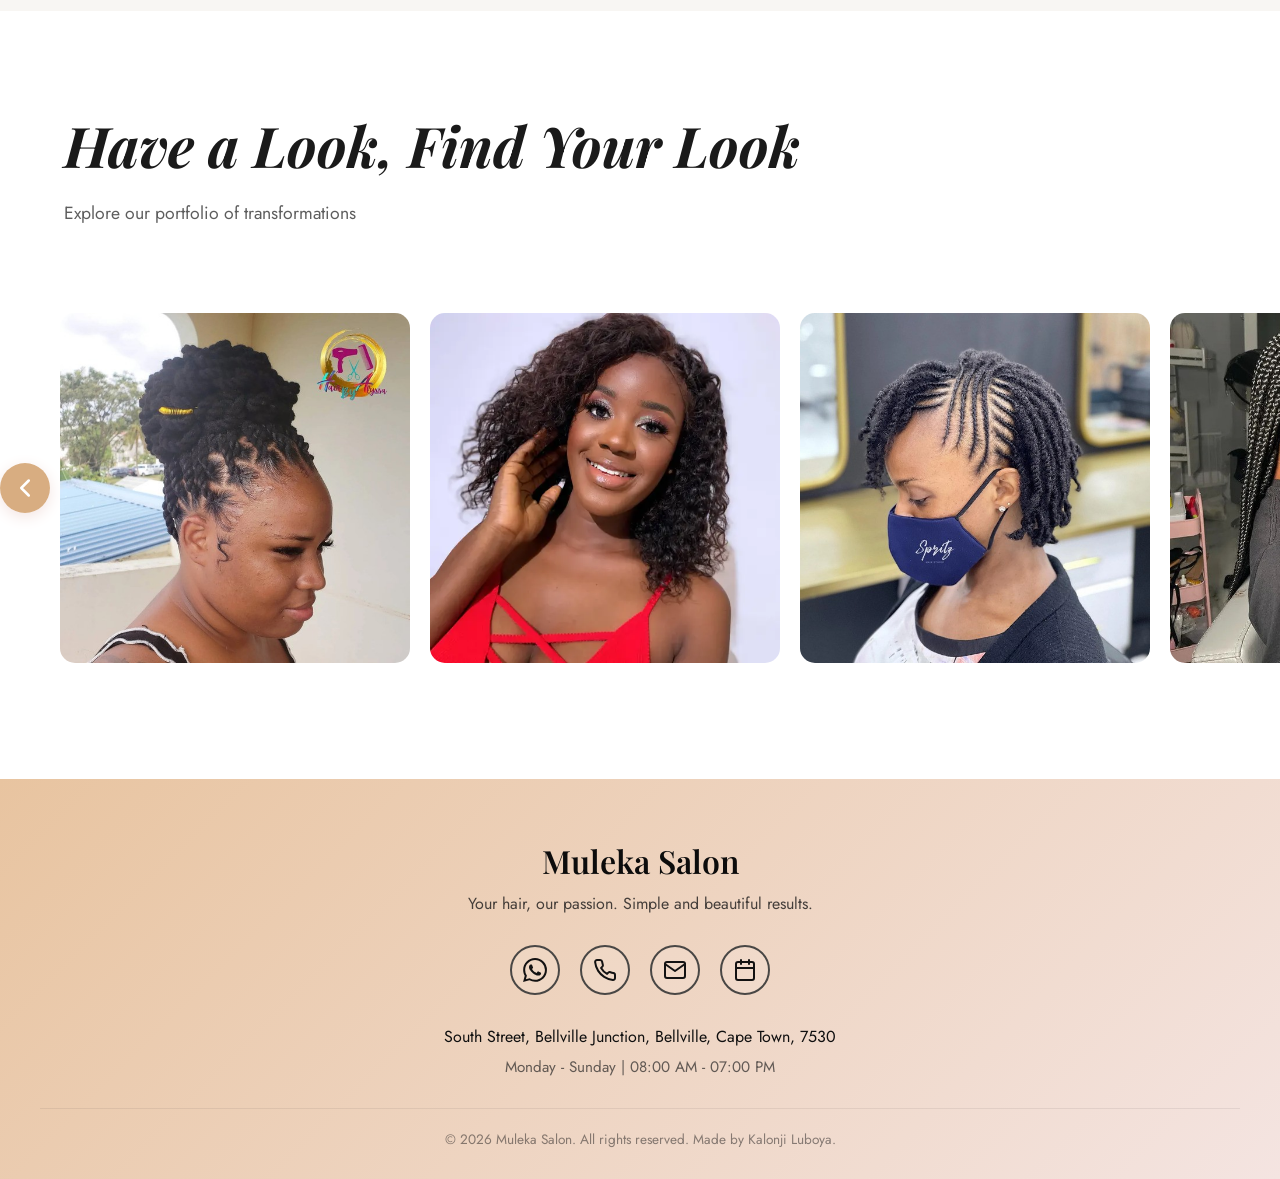
==== commit b14fc301: "initial commit" ====
--- a/html/index.html
+++ b/html/index.html
@@ -154,7 +154,7 @@
     <!-- Quote Section -->
     <section class="quote-section">
         <div class="quote-text">
-            HAIR IS YOUR LOUDEST ACCESSORY. LET'S MAKE SURE IT SPEAKS FLUENT BRILLIANCE. STEP INTO THE CHAIR AND WATCH ORDINARY VANISH.
+            YOUR HAIR IS SAFE WITH US. WE LISTEN TO WHAT YOU WANT. WE CARE ABOUT YOUR HAPPINESS.
         </div>
     </section>
 
@@ -581,7 +581,6 @@
                         <div class="time-slot" onclick="selectTime(this, '14:00')">02:00 PM</div>
                         <div class="time-slot" onclick="selectTime(this, '15:00')">03:00 PM</div>
                         <div class="time-slot" onclick="selectTime(this, '16:00')">04:00 PM</div>
-                        <div class="time-slot" onclick="selectTime(this, '17:00')">05:00 PM</div>
                     </div>
                     <input type="hidden" id="time" required>
                 </div>
--- a/css/styles.css
+++ b/css/styles.css
@@ -213,7 +213,7 @@
         }
 
         .hero-subtitle {
-            font-size: 1.8rem;
+            font-size: 30px;
             font-weight: 300;
             letter-spacing: 3px;
             margin-bottom: 2rem;
@@ -221,7 +221,7 @@
         }
 
         .hero-tagline {
-            font-size: 1.1rem;
+            font-size: 30px;
             line-height: 1.8;
             max-width: 500px;
             margin-bottom: 2.5rem;
@@ -679,8 +679,12 @@
 
         .booking-WhatsApp {
             padding: 1.2rem;
+            background: var(--dark); 
+            color: white; 
+            /*
             background: transparent;
             color: var(--dark);
+            */
             border-radius: 25px;
             cursor: pointer;
             font-family: 'Jost', sans-serif;
@@ -693,14 +697,22 @@
         }
 
         .booking-WhatsApp:hover {
+            background: transparent; 
+            color: var(--dark); 
+            /* 
+            background: var(--dark); 
+            color: white; 
+            */
+        }
+
+        .booking-Gmail {
+            padding: 1.2rem;
+            /* 
+            background: transparent; 
+            color: var(--dark); 
+            */
             background: var(--dark); 
             color: white;
-        }
-
-        .booking-Gmail {
-            padding: 1.2rem;
-            background: transparent; 
-            color: var(--dark);
             border-radius: 25px;
             cursor: pointer;
             font-family: 'Jost', sans-serif;
@@ -713,8 +725,12 @@
         }
 
         .booking-Gmail:hover {
+            /*
             background: var(--dark);
             color: white;
+            */
+           background: transparent; 
+           color: var(--dark); 
         }
 
 
@@ -1017,8 +1033,8 @@
 }
 
 .footer-icon:hover {
-    background: #817f7d;
-    color: #696b6a;
+    background: white;
+    color: black;
     transform: translateY(-3px);
     box-shadow: 0 5px 15px rgba(212, 165, 116, 0.3);
 }
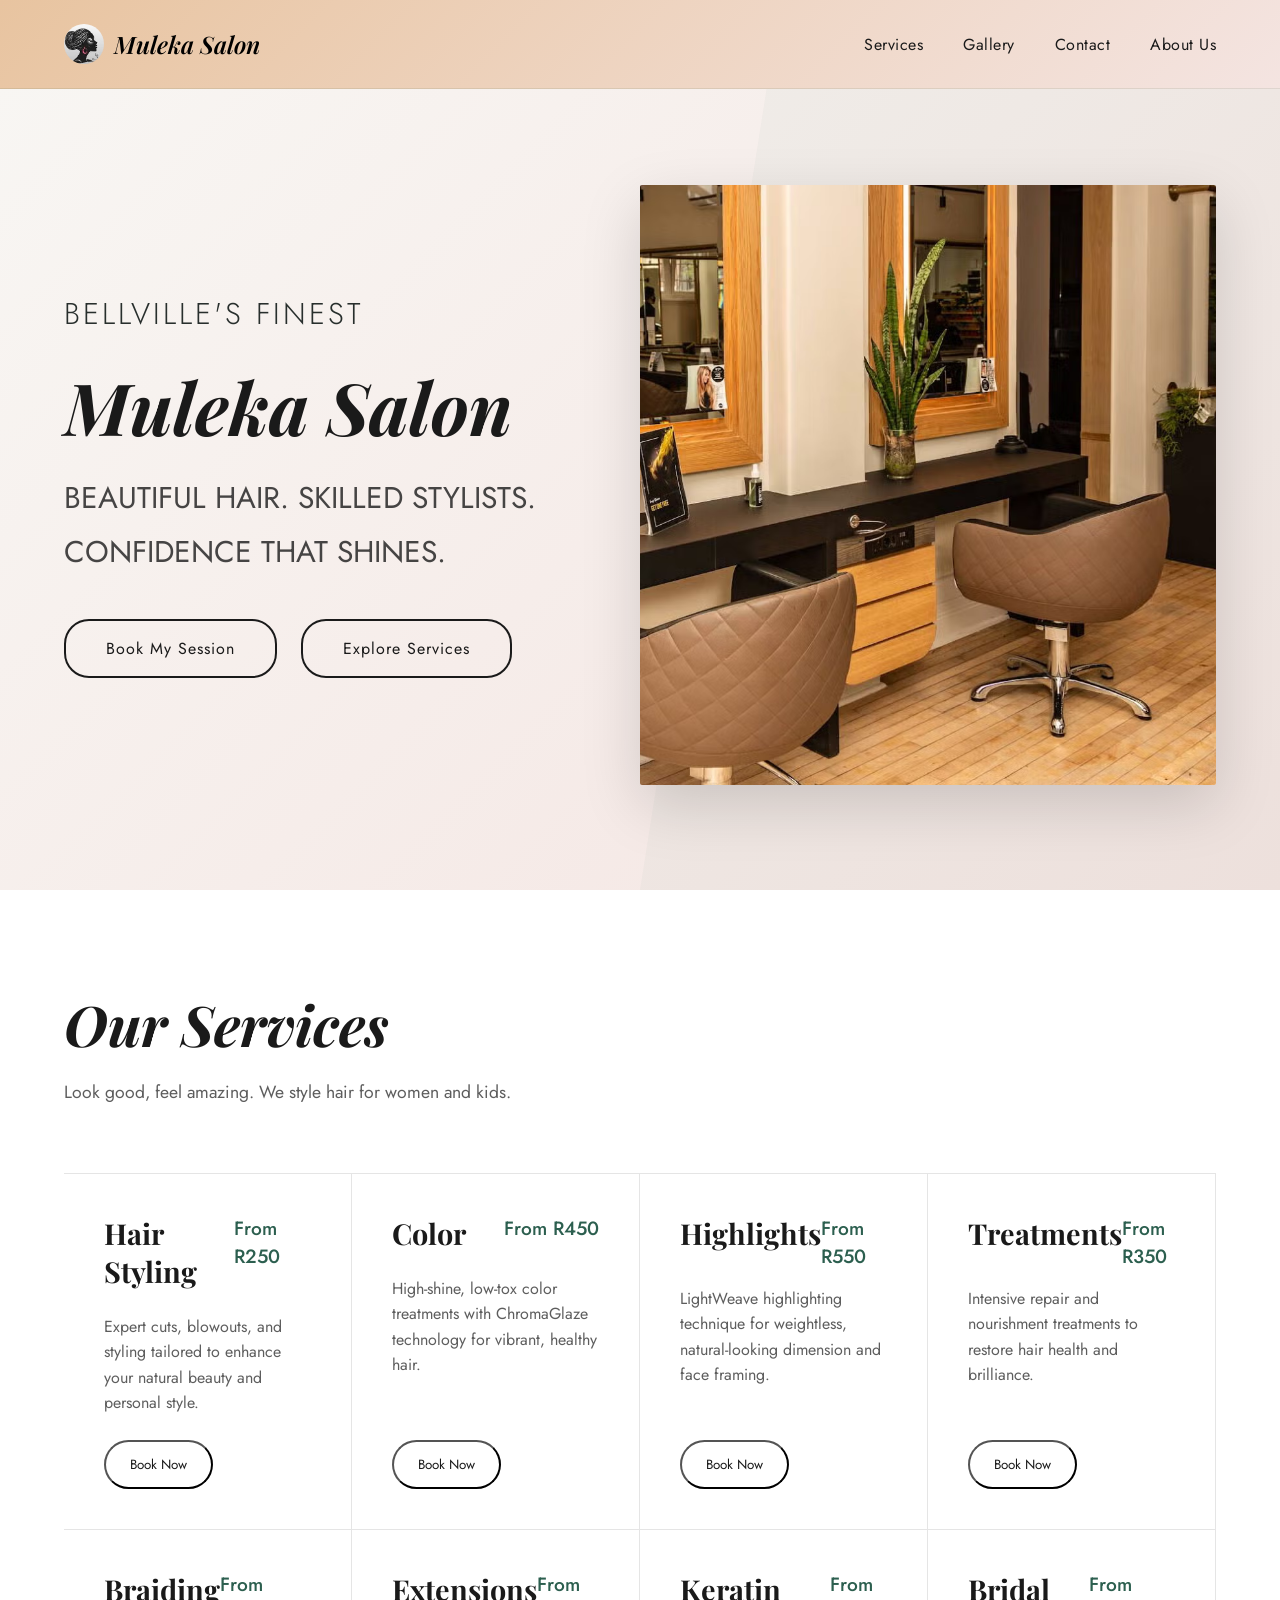
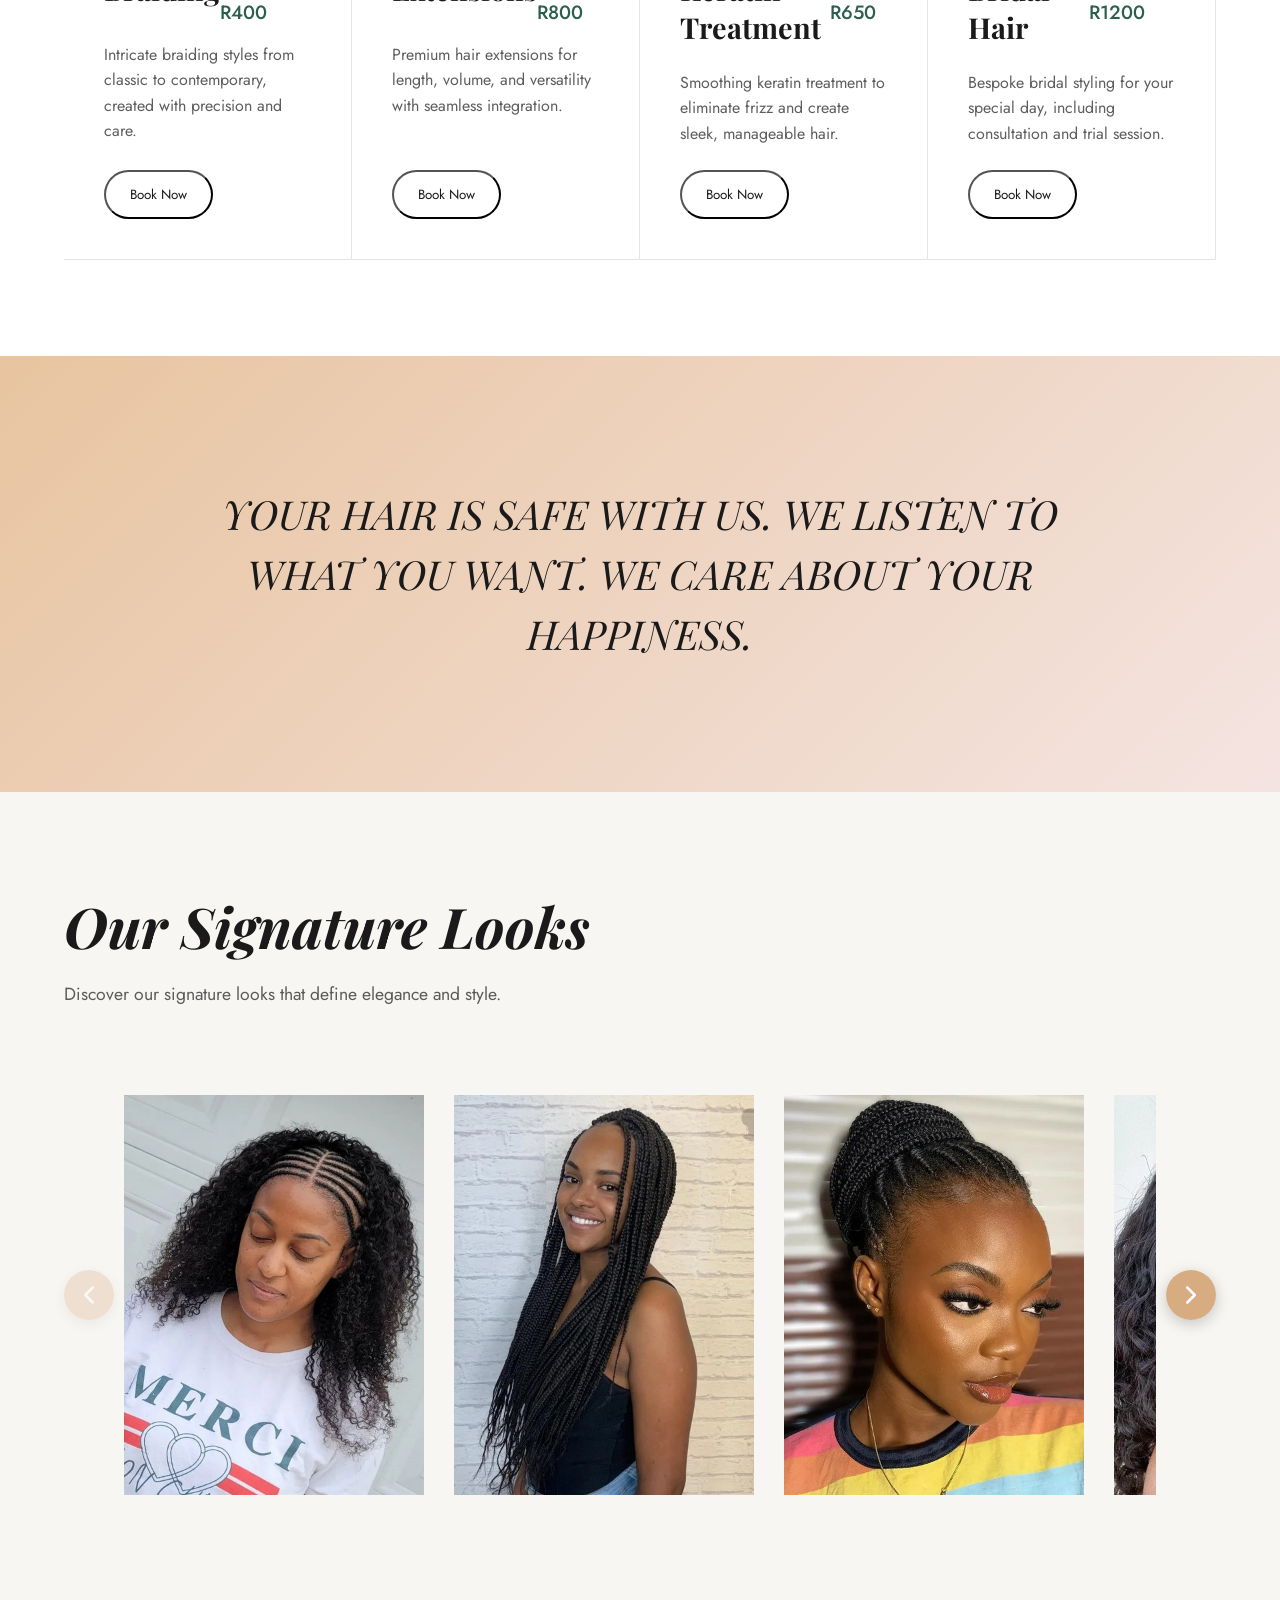
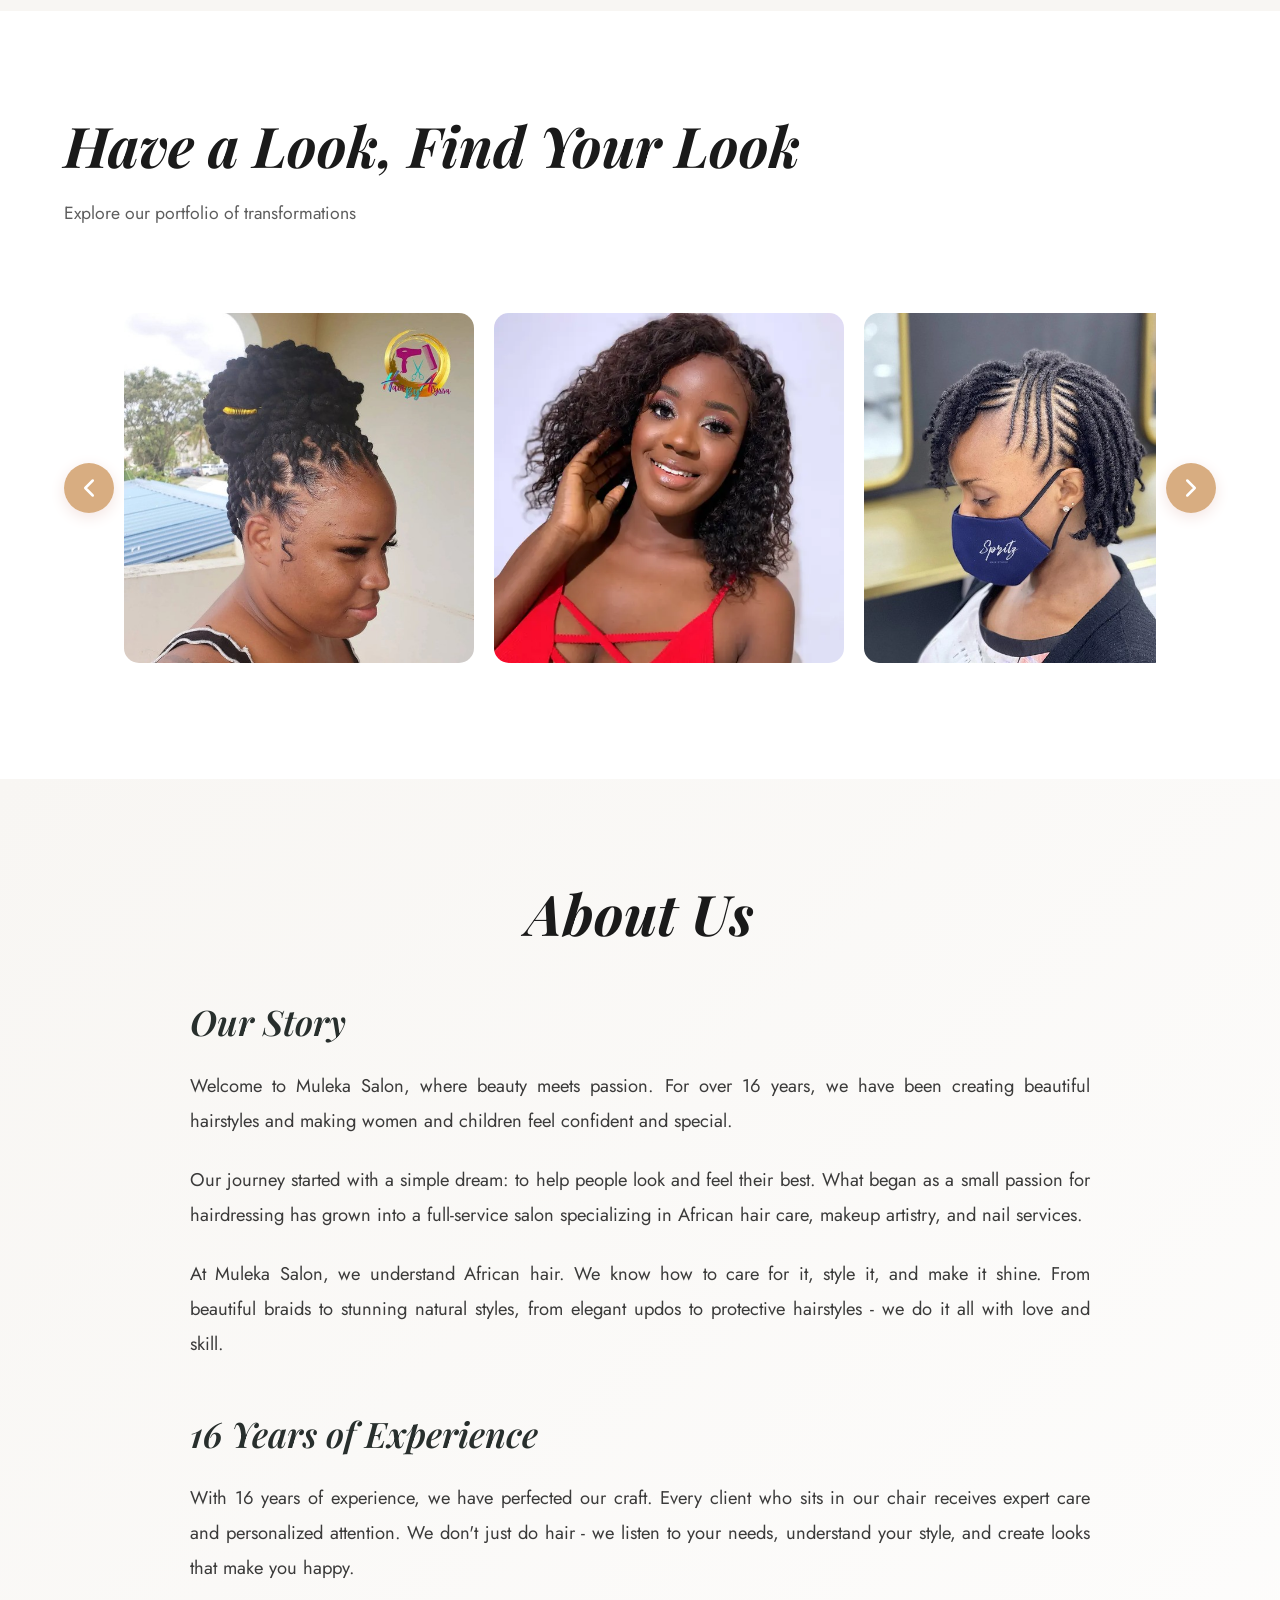
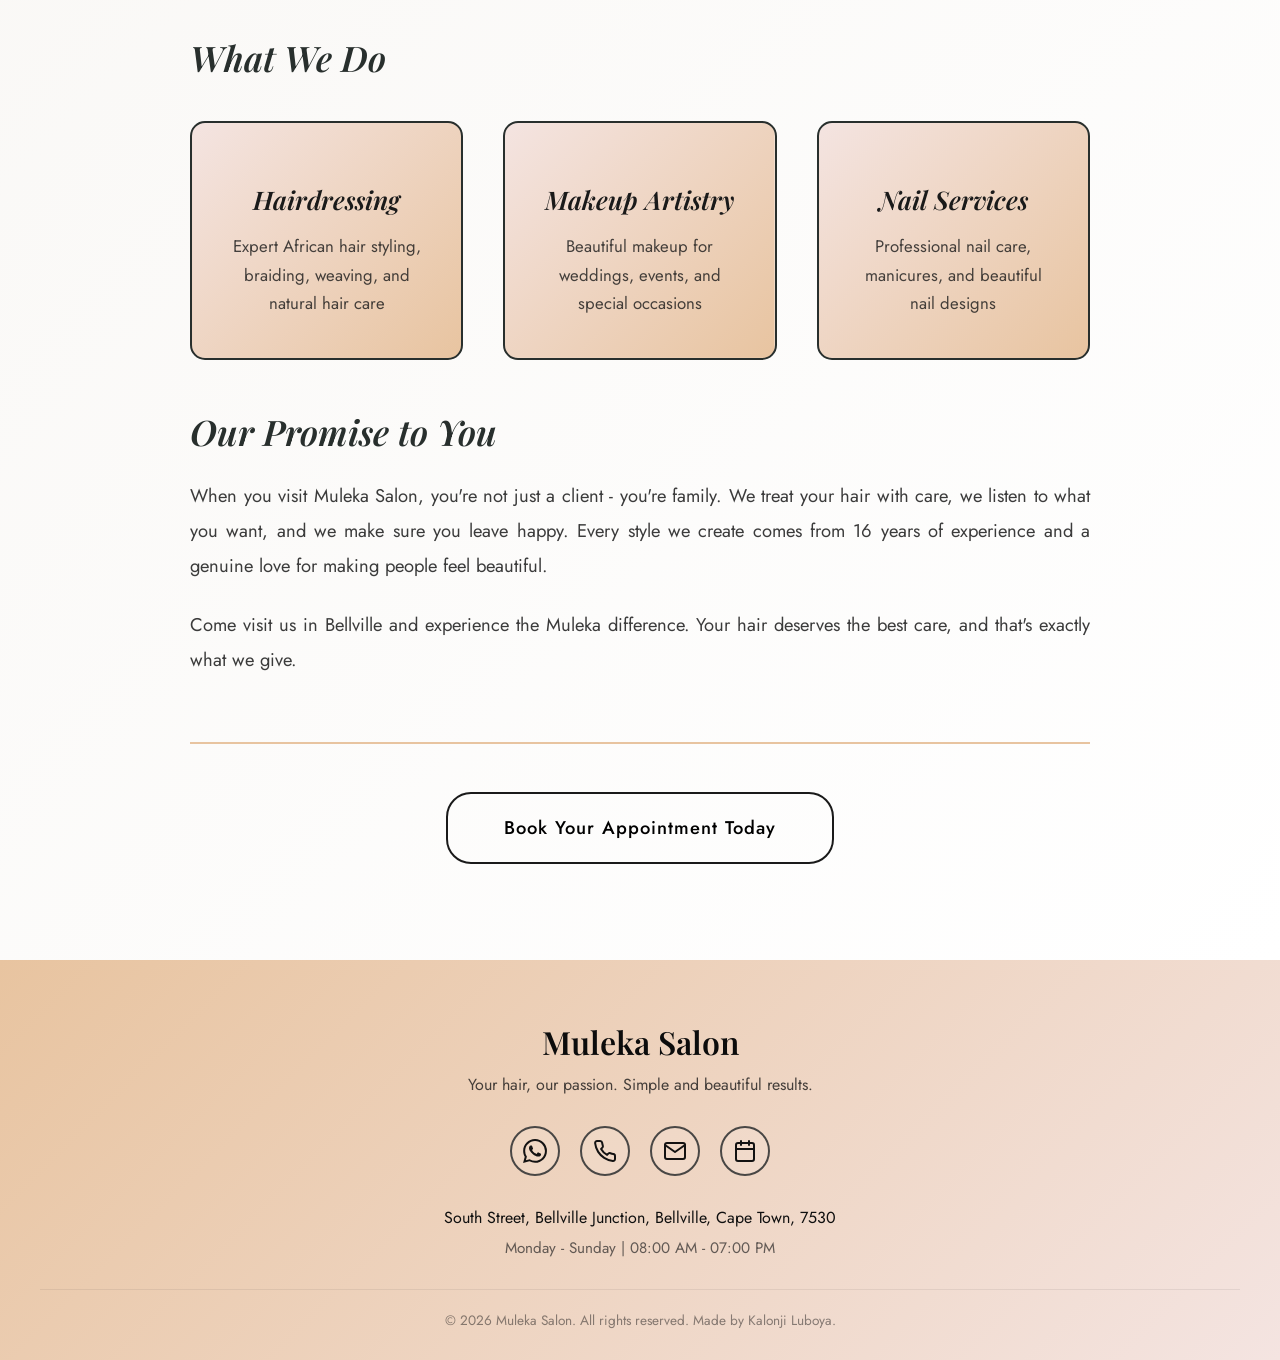
==== commit c898937d: "Added About Us page and styled it" ====
--- a/html/index.html
+++ b/html/index.html
@@ -19,6 +19,7 @@
             <li><a href="#services">Services</a></li>
             <li><a href="#gallery">Gallery</a></li>
             <li><a href="#contact">Contact</a></li>
+            <li><a href="#about">About Us</a></li>
         </ul>
         
         <button class="book-btn" onclick="openBookingModal()">Book Now</button>
@@ -35,6 +36,7 @@
             <li><a href="#services" onclick="closeMobileMenu()">Services</a></li>
             <li><a href="#gallery" onclick="closeMobileMenu()">Gallery</a></li>
             <li><a href="#contact" onclick="closeMobileMenu()">Contact</a></li>
+            <li><a href="#about" onclick="closeMobileMenu()">About Us</a></li>
         </ul>
         <button class="book-btn" onclick="openBookingModal(); closeMobileMenu();">Book Now</button>
     </div>
@@ -175,7 +177,6 @@
                 <!-- Looks Grid -->
         <div class="looks-grid" id="looksGrid">
 
-
             <div class="look-item">
                 <img src="/assets/images/Blow-Dried-Half-And-Half-Hairstyle.jpg " alt="Blow-Dried Half & Half Hairstyle">
                 <div class="look-overlay">
@@ -517,10 +518,6 @@
             <div class="gallery-item">
                 <img src="/assets/images/Natural-Long-Curls.jpg" alt="Gallery 15">
             </div>
-
-
-
-
 
                 <!-- Right Arrow -->
                 <button class="gallery-arrow right-arrow" onclick="scrollGallery('right')" aria-label="Scroll right">
@@ -595,7 +592,79 @@
         </div>
     </div>
 
- 
+<!-- About Us Section -->
+    <section class="about-us" id="about">
+        <div class="about-container">
+            <div class="about-content">
+                <h2 class="section-title">About Us</h2>
+                <div class="about-story">
+                    <h3 class="about-subtitle">Our Story</h3>
+                    <p>
+                        Welcome to Muleka Salon, where beauty meets passion. For over 16 years, we have been creating 
+                        beautiful hairstyles and making women and children feel confident and special.
+                    </p>
+                    <p>
+                        Our journey started with a simple dream: to help people look and feel their best. What began as 
+                        a small passion for hairdressing has grown into a full-service salon specializing in African hair care, 
+                        makeup artistry, and nail services.
+                    </p>
+                    <p>
+                        At Muleka Salon, we understand African hair. We know how to care for it, style it, and make it shine. 
+                        From beautiful braids to stunning natural styles, from elegant updos to protective hairstyles - we do it all 
+                        with love and skill.
+                    </p>
+                </div>
+
+                <div class="about-experience">
+                    <h3 class="about-subtitle">16 Years of Experience</h3>
+                    <p>
+                        With 16 years of experience, we have perfected our craft. Every client who sits in our chair receives 
+                        expert care and personalized attention. We don't just do hair - we listen to your needs, understand 
+                        your style, and create looks that make you happy.
+                    </p>
+                </div>
+
+                <div class="about-services">
+                    <h3 class="about-subtitle">What We Do</h3>
+                    <div class="about-services-list">
+                        <div class="about-service-item">
+                            <div class="service-icon"></div>
+                            <h4>Hairdressing</h4>
+                            <p>Expert African hair styling, braiding, weaving, and natural hair care</p>
+                        </div>
+                        <div class="about-service-item">
+                            <div class="service-icon"></div>
+                            <h4>Makeup Artistry</h4>
+                            <p>Beautiful makeup for weddings, events, and special occasions</p>
+                        </div>
+                        <div class="about-service-item">
+                            <div class="service-icon"></div>
+                            <h4>Nail Services</h4>
+                            <p>Professional nail care, manicures, and beautiful nail designs</p>
+                        </div>
+                    </div>
+                </div>
+
+                <div class="about-promise">
+                    <h3 class="about-subtitle">Our Promise to You</h3>
+                    <p>
+                        When you visit Muleka Salon, you're not just a client - you're family. We treat your hair with care, 
+                        we listen to what you want, and we make sure you leave happy. Every style we create comes from 16 years 
+                        of experience and a genuine love for making people feel beautiful.
+                    </p>
+                    <p>
+                        Come visit us in Bellville and experience the Muleka difference. Your hair deserves the best care, 
+                        and that's exactly what we give.
+                    </p>
+                </div>
+
+                <div class="about-cta">
+                    <button class="btn-primary" onclick="openBookingModal()">Book Your Appointment Today</button>
+                </div>
+            </div>
+        </div>
+    </section>
+
 <!-- Footer -->
     <footer class="footer" id ="contact">
         <div class="footer-content">
--- a/css/styles.css
+++ b/css/styles.css
@@ -89,6 +89,7 @@
             font-size: 1rem;
             transition: all 0.3s;
             letter-spacing: 1px;
+            display: none;
         }
 
         .book-btn:hover {
@@ -132,7 +133,7 @@
             top: 80px;
             left: 0;
             width: 100%;
-            background: rgba(248, 246, 243, 0.98);
+            background: linear-gradient(135deg, #e8c4a0 0%, var(--pink) 100%);
             backdrop-filter: blur(10px);
             padding: 2rem;
             z-index: 999;
@@ -390,6 +391,8 @@
             overflow: hidden;
             aspect-ratio: 3/4;
             cursor: pointer;
+            flex: 0 0 400px;
+            min-width: 400px;
         }
 
         .look-item img {
@@ -469,7 +472,7 @@
 
         .gallery-item img {
             width: 100%;
-            height: 100%;
+            height: 450px;
             object-fit: cover;
             transition: transform 0.5s;
         }
@@ -490,88 +493,6 @@
             padding: 5px 10px;
             border-radius: 5px;
         }
-
-                /* Contact Section
-        .contact {
-            padding: 6rem 5%;
-            background: var(--dark);
-            color: white;
-            text-align: center;
-        }
-
-        .contact .section-title {
-            color: white;
-            margin-bottom: 3rem;
-        }
-
-        .contact-details {
-            display: grid;
-            grid-template-columns: repeat(3, 1fr);
-            gap: 4rem;
-            max-width: 1200px;
-            margin: 0 auto 4rem;
-        }
-
-        .contact-item h3 {
-            font-family: 'Playfair Display', serif;
-            font-size: 1.5rem;
-            margin-bottom: 1rem;
-            font-style: italic;
-            color: var(--secondary);
-        }
-
-        .contact-item p {
-            font-size: 1.1rem;
-            line-height: 1.8;
-            opacity: 0.9;
-        }
-
-        .contact-item a {
-            color: white;
-            text-decoration: none;
-            transition: color 0.3s;
-        }
-
-        .contact-item a:hover {
-            color: var(--secondary);
-        }
-
-        .contact-buttons {
-            display: flex;
-            gap: 1.5rem;
-            justify-content: center;
-            flex-wrap: wrap;
-        }
-
-        .contact-btn {
-            padding: 1rem 2.5rem;
-            background: var(--secondary);
-            color: var(--dark);
-            text-decoration: none;
-            font-family: 'Jost', sans-serif;
-            font-size: 1rem;
-            font-weight: 500;
-            transition: all 0.3s;
-            letter-spacing: 1px;
-            border: 2px solid var(--secondary);
-        }
-
-        .contact-btn:hover {
-            background: transparent;
-            color: var(--secondary);
-            transform: translateY(-3px);
-        }
-
-        .whatsapp-btn {
-            background: #25D366;
-            border-color: #25D366;
-            color: white;
-        }
-
-        .whatsapp-btn:hover {
-            background: transparent;
-            color: #25D366;
-        } */
 
         /* Booking Modal */
         .modal {
@@ -591,7 +512,7 @@
             margin: 3% auto;
             padding: 3rem;
             max-width: 600px;
-            height: 870px;
+            height: 814px;
             border-radius: 2px;
             position: relative;
             animation: slideDown 0.3s;
@@ -688,11 +609,9 @@
             border-radius: 25px;
             cursor: pointer;
             font-family: 'Jost', sans-serif;
-            /* font-size: 1.1rem; */
             letter-spacing: 1px;
             transition: all 0.3s;
-            bottom: 38px;
-            /*right: 12px;*/
+            bottom: 50px;
             position: absolute;
         }
 
@@ -716,11 +635,10 @@
             border-radius: 25px;
             cursor: pointer;
             font-family: 'Jost', sans-serif;
-            /* font-size: 1.1rem; */
             letter-spacing: 1px;
             transition: all 0.3s;
-            bottom: 38px;
-            right: 12px;
+            bottom: 54px;
+            right: 48px;
             position: absolute;
         }
 
@@ -896,6 +814,55 @@
             .contact-btn {
                 width: 100%;
             }
+
+            /* Navigation - About Us Link Styling */
+            .nav-links li:last-child a {
+                /* Optional: Make About Us stand out slightly */
+                font-weight: 500;
+            }
+
+            /* Mobile Menu - About Us Link */
+            .mobile-menu ul li:last-child {
+                border-bottom: none; /* Remove border from last item if needed */
+            }
+
+            .mobile-menu ul li:last-child a {
+                font-weight: 500;
+            }
+
+            /* Smooth scroll offset for fixed nav (optional enhancement) */
+            html {
+                scroll-behavior: smooth;
+                scroll-padding-top: 100px; /* Accounts for fixed nav height */
+            }
+
+            /* About section styling (hero section as about) */
+            #about {
+                scroll-margin-top: 80px; /* Offset for fixed navigation */
+            }
+
+            /* Mobile specific adjustments */
+            @media (max-width: 767.98px) {
+                #about {
+                    scroll-margin-top: 70px;
+                }
+                
+                html {
+                    scroll-padding-top: 80px;
+                }
+            }
+
+            /* Desktop hover effect for About Us */
+            @media (min-width: 768px) {
+                .nav-links li:last-child a:hover {
+                    color: var(--primary);
+                    text-decoration: underline;
+                    text-decoration-color: var(--secondary);
+                    text-decoration-thickness: 2px;
+                    text-underline-offset: 4px;
+                }
+            }
+
 
             .modal-content {
                 margin: 5% 5%;
@@ -1368,27 +1335,6 @@
     padding: 0 60px;
     right: 64px;
 
-        /* SM - Small (Large phones, small tablets) */
-         @media (min-width: 576px) and (max-width: 767.98px) {
-
-
-        }
-
-        /* MD - Medium (Tablets) */
-         @media (min-width: 768px) and (max-width: 991.98px) {
-
-        }
-
-        /* LG - Large (Desktops) */
-         @media (min-width: 992px) and (max-width: 1199.98px) {
-
-        }
-
-        /* XL - Extra Large (Large desktops) */
-         @media (min-width: 1200px) {
-
-        }
-
 }
 
 /* Update looks-grid for horizontal scroll */
@@ -1623,6 +1569,835 @@
     }
 }
 
-
-
-
+/* ==========================================
+   RESPONSIVE DESIGN - ALL SCREEN SIZES
+   ========================================== */
+
+/* XS - Extra Small Devices (phones, less than 576px) */
+@media (max-width: 575.98px) {
+    /* Navigation */
+    nav {
+        padding: 15px 20px;
+    }
+    
+    .logo-text {
+        font-size: 1.2rem;
+    }
+    
+    .logo-icon {
+        width: 35px;
+        height: 35px;
+    }
+    
+    /* Hero Section */
+    .hero {
+        grid-template-columns: 1fr;
+        padding: 100px 20px 40px;
+        min-height: auto;
+    }
+    
+    .hero-content {
+        text-align: center;
+    }
+    
+    .hero-subtitle {
+        font-size: 18px;
+        letter-spacing: 2px;
+    }
+    
+    .hero-title {
+        font-size: 2.5rem;
+        margin-bottom: 1rem;
+    }
+    
+    .hero-tagline {
+        font-size: 16px;
+        line-height: 1.6;
+        margin-bottom: 2rem;
+    }
+    
+    .hero-buttons {
+        flex-direction: column;
+        gap: 15px;
+    }
+    
+    .btn-primary, .btn-secondary {
+        width: 100%;
+        padding: 15px 30px;
+    }
+    
+    .hero-image {
+        height: 400px;
+        margin-top: 30px;
+    }
+    
+    /* Services Section */
+    .services {
+        padding: 50px 20px;
+    }
+    
+    .section-title {
+        font-size: 2rem;
+        text-align: center;
+    }
+    
+    .section-subtitle {
+        font-size: 0.95rem;
+        text-align: center;
+        max-width: 100%;
+    }
+    
+    .services-grid {
+        grid-template-columns: 1fr;
+        gap: 0;
+    }
+    
+    .service-item {
+        padding: 25px 20px;
+        border-right: none;
+    }
+    
+    .service-name {
+        font-size: 1.5rem;
+    }
+    
+    .service-price {
+        font-size: 1.1rem;
+    }
+    
+    .service-description {
+        font-size: 0.9rem;
+    }
+    
+    /* Quote Section */
+    .quote-section {
+        padding: 50px 20px;
+    }
+    
+    .quote-text {
+        font-size: 1.3rem;
+        line-height: 1.6;
+    }
+    
+    /* Signature Looks */
+    .signature-looks {
+        padding: 50px 20px;
+    }
+    
+    .looks-carousel-container {
+        width: 100%;
+        right: 0;
+        padding: 0 50px;
+    }
+    
+    .looks-grid {
+        gap: 15px;
+    }
+    
+    .look-item {
+        flex: 0 0 260px;
+        min-width: 260px;
+    }
+    
+    .look-item img {
+        height: 350px;
+    }
+    
+    .look-title {
+        font-size: 1.2rem;
+    }
+    
+    .look-description {
+        font-size: 0.85rem;
+    }
+    
+    .carousel-arrow {
+        width: 40px;
+        height: 40px;
+    }
+    
+    .carousel-arrow svg {
+        width: 18px;
+        height: 18px;
+    }
+    
+    .looks-carousel-container .left-arrow {
+        left: 5px;
+    }
+    
+    .looks-carousel-container .right-arrow {
+        right: 5px;
+    }
+    
+    /* Gallery Section */
+    .gallery {
+        padding: 50px 20px;
+    }
+    
+    .gallery-carousel-container {
+        width: 100%;
+        right: 0;
+        padding: 0 50px;
+    }
+    
+    .gallery-grid {
+        gap: 15px;
+    }
+    
+    .gallery-item {
+        flex: 0 0 260px;
+        min-width: 260px;
+    }
+    
+    .gallery-item img {
+        height: 260px;
+    }
+    
+    .gallery-arrow {
+        width: 40px;
+        height: 40px;
+    }
+    
+    .gallery-arrow svg {
+        width: 18px;
+        height: 18px;
+    }
+    
+    .gallery-carousel-container .left-arrow {
+        left: 5px;
+    }
+    
+    .gallery-carousel-container .right-arrow {
+        right: 5px;
+    }
+    
+    /* Booking Modal */
+    .modal-content {
+        width: 95%;
+        max-width: 95%;
+        margin: 5% auto;
+        padding: 25px 15px;
+        height: auto;
+        max-height: 90vh;
+        overflow-y: auto;
+    }
+    
+    .modal h2 {
+        font-size: 1.8rem;
+        margin-bottom: 1.5rem;
+    }
+    
+    .close-modal {
+        right: 1rem;
+        top: 1rem;
+        font-size: 1.5rem;
+    }
+    
+    .form-group label {
+        font-size: 0.9rem;
+    }
+    
+    .form-group input,
+    .form-group select {
+        padding: 12px;
+        font-size: 0.95rem;
+    }
+    
+    .time-slots {
+        grid-template-columns: repeat(2, 1fr);
+        gap: 10px;
+    }
+    
+    .time-slot {
+        padding: 12px 8px;
+        font-size: 0.85rem;
+    }
+    
+    .booking-WhatsApp,
+    .booking-Gmail {
+        position: relative;
+        width: 100%;
+        right: 0;
+        bottom: 0;
+        margin-top: 10px;
+        padding: 14px;
+        font-size: 0.9rem;
+    }
+    
+    /* Footer */
+    .footer {
+        padding: 40px 20px 25px;
+    }
+    
+    .footer-logo {
+        font-size: 1.5rem;
+    }
+    
+    .footer-tagline {
+        font-size: 0.9rem;
+        margin-bottom: 25px;
+    }
+    
+    .footer-social {
+        gap: 15px;
+        margin-bottom: 25px;
+    }
+    
+    .footer-icon {
+        width: 45px;
+        height: 45px;
+    }
+    
+    .footer-icon svg {
+        width: 20px;
+        height: 20px;
+    }
+    
+    .footer-info p {
+        font-size: 0.85rem;
+    }
+    
+    .footer-bottom p {
+        font-size: 0.75rem;
+    }
+    
+    /* Scroll to Top */
+    .scroll-top-btn {
+        width: 45px;
+        height: 45px;
+        bottom: 20px;
+        right: 20px;
+    }
+    
+    .scroll-top-btn svg {
+        width: 20px;
+        height: 20px;
+    }
+}
+
+/* SM - Small Devices (landscape phones, 576px - 767px) */
+@media (min-width: 576px) and (max-width: 767.98px) {
+    .hero {
+        grid-template-columns: 1fr;
+        padding: 120px 40px 60px;
+    }
+    
+    .hero-title {
+        font-size: 3rem;
+    }
+    
+    .hero-tagline {
+        font-size: 20px;
+    }
+    
+    .hero-image {
+        height: 500px;
+    }
+    
+    .services-grid {
+        grid-template-columns: 1fr;
+    }
+    
+    .looks-carousel-container {
+        width: 100%;
+        right: 0;
+        padding: 0 55px;
+    }
+    
+    .look-item {
+        flex: 0 0 300px;
+        min-width: 300px;
+    }
+    
+    .gallery-carousel-container {
+        width: 100%;
+        right: 0;
+        padding: 0 55px;
+    }
+    
+    .gallery-item {
+        flex: 0 0 300px;
+        min-width: 300px;
+    }
+    
+    .gallery-item img {
+        height: 300px;
+    }
+    
+    .time-slots {
+        grid-template-columns: repeat(3, 1fr);
+    }
+    
+    .modal-content {
+        width: 90%;
+        padding: 2.5rem 2rem;
+    }
+}
+
+/* MD - Medium Devices (tablets, 768px - 991px) */
+@media (min-width: 768px) and (max-width: 991.98px) {
+    .hero {
+        grid-template-columns: 1fr;
+        padding: 100px 40px;
+    }
+    
+    .hero-content {
+        text-align: center;
+    }
+    
+    .hero-title {
+        font-size: 3.5rem;
+    }
+    
+    .hero-tagline {
+        font-size: 24px;
+    }
+    
+    .hero-buttons {
+        justify-content: center;
+    }
+    
+    .hero-image {
+        height: 550px;
+        margin-top: 40px;
+    }
+    
+    .services-grid {
+        grid-template-columns: repeat(2, 1fr);
+    }
+    
+    .looks-carousel-container {
+        width: 100%;
+        right: 0;
+        padding: 0 60px;
+    }
+    
+    .look-item {
+        flex: 0 0 320px;
+        min-width: 320px;
+    }
+    
+    .gallery-carousel-container {
+        width: 100%;
+        right: 0;
+        padding: 0 60px;
+    }
+    
+    .gallery-item {
+        flex: 0 0 330px;
+        min-width: 330px;
+    }
+    
+    .gallery-item img {
+        height: 330px;
+    }
+    
+    .time-slots {
+        grid-template-columns: repeat(4, 1fr);
+    }
+    
+    .modal-content {
+        width: 85%;
+        max-width: 600px;
+    }
+    
+    .booking-WhatsApp,
+    .booking-Gmail {
+        width: 48%;
+    }
+    
+    .booking-WhatsApp {
+        right: auto;
+        left: 12px;
+    }
+}
+
+/* LG - Large Devices (desktops, 992px - 1199px) */
+@media (min-width: 992px) and (max-width: 1199.98px) {
+    .hero {
+        grid-template-columns: 1fr 1fr;
+        padding: 100px 40px;
+    }
+    
+    .hero-content {
+        text-align: left;
+    }
+    
+    .hero-title {
+        font-size: 4rem;
+    }
+    
+    .hero-tagline {
+        font-size: 26px;
+    }
+    
+    .services-grid {
+        grid-template-columns: repeat(3, 1fr);
+    }
+    
+    .looks-carousel-container {
+        width: 100%;
+        max-width: 1400px;
+        right: 0;
+        padding: 0 60px;
+    }
+    
+    .look-item {
+        flex: 0 0 300px;
+        min-width: 300px;
+    }
+    
+    .gallery-carousel-container {
+        width: 100%;
+        max-width: 1400px;
+        right: 0;
+        padding: 0 60px;
+    }
+    
+    .gallery-item {
+        flex: 0 0 340px;
+        min-width: 340px;
+    }
+    
+    .gallery-item img {
+        height: 340px;
+    }
+}
+
+/* XL - Extra Large Devices (large desktops, 1200px - 1399px) */
+@media (min-width: 1200px) and (max-width: 1399.98px) {
+    .services-grid {
+        grid-template-columns: repeat(4, 1fr);
+    }
+    
+    .looks-carousel-container {
+        width: 100%;
+        max-width: 1600px;
+        right: 0;
+        padding: 0 60px;
+    }
+    
+    .gallery-carousel-container {
+        width: 100%;
+        max-width: 1600px;
+        right: 0;
+        padding: 0 60px;
+    }
+}
+
+/* XXL - Extra Extra Large Devices (very large desktops, 1400px and up) */
+@media (min-width: 1400px) {
+    .looks-carousel-container {
+        max-width: 1800px;
+        right: 0;
+    }
+    
+    .gallery-carousel-container {
+        max-width: 1800px;
+        right: 0;
+    }
+}
+
+/* Landscape Orientation Fix for Mobile */
+@media (max-width: 767.98px) and (orientation: landscape) {
+    .hero {
+        min-height: auto;
+        padding: 80px 20px 40px;
+    }
+    
+    .hero-image {
+        height: 300px;
+    }
+    
+    .modal-content {
+        max-height: 85vh;
+        overflow-y: auto;
+    }
+}
+
+/* High Resolution Screens */
+@media (min-width: 1920px) {
+    .looks-carousel-container {
+        max-width: 1900px;
+    }
+    
+    .gallery-carousel-container {
+        max-width: 1900px;
+    }
+    
+    .hero-title {
+        font-size: 5rem;
+    }
+    
+    .section-title {
+        font-size: 4rem;
+    }
+}
+
+/* ==========================================
+   ABOUT US SECTION
+   ========================================== */
+
+.about-us {
+    padding: 6rem 5%;
+    background: linear-gradient(135deg, var(--light) 0%, #fff 100%);
+}
+
+.about-container {
+    max-width: 1200px;
+    margin: 0 auto;
+}
+
+.about-content {
+    max-width: 900px;
+    margin: 0 auto;
+}
+
+.about-content .section-title {
+    text-align: center;
+    margin-bottom: 3rem;
+    color: var(--dark);
+    font-family: 'Playfair Display', serif;
+    font-size: 3.5rem;
+    font-style: italic;
+}
+
+.about-story,
+.about-experience,
+.about-services,
+.about-promise {
+    margin-bottom: 3rem;
+}
+
+.about-subtitle {
+    font-family: 'Playfair Display', serif;
+    font-size: 2.2rem;
+    color:#282f2d;
+    margin-bottom: 1.5rem;
+    font-style: italic;
+    font-weight: 600;
+}
+
+.about-story p,
+.about-experience p,
+.about-promise p {
+    font-family: 'Jost', sans-serif;
+    font-size: 1.15rem;
+    line-height: 1.9;
+    color: var(--dark);
+    margin-bottom: 1.5rem;
+    opacity: 0.85;
+    text-align: justify;
+}
+
+/* About Services List */
+.about-services-list {
+    display: grid;
+    grid-template-columns: repeat(3, 1fr);
+    gap: 2.5rem;
+    margin-top: 2.5rem;
+}
+
+.about-service-item {
+    text-align: center;
+    padding: 2.5rem 2rem;
+    background: linear-gradient(135deg, var(--pink) 0%, var(--accent) 100%);
+    border-radius: 15px;
+    transition: all 0.4s ease;
+    border: 2px solid #282f2d;
+}
+
+.about-service-item:hover {
+    background: linear-gradient(135deg, var(--accent) 0%, var(--secondary) 100%);
+    transform: translateY(-8px);
+    box-shadow: 0 15px 40px rgba(23, 24, 23, 0.2);
+    border-color: var(--dark);
+}
+
+.service-icon {
+    font-size: 3.5rem;
+    margin-bottom: 1.2rem;
+    filter: drop-shadow(0 2px 4px rgba(0, 0, 0, 0.1));
+}
+
+.about-service-item h4 {
+    font-family: 'Playfair Display', serif;
+    font-size: 1.6rem;
+    margin-bottom: 1rem;
+    color: var(--dark);
+    font-weight: 600;
+    font-style: italic;
+}
+
+.about-service-item p {
+    font-family: 'Jost', sans-serif;
+    font-size: 1.05rem;
+    line-height: 1.7;
+    color: var(--dark);
+    opacity: 0.8;
+    margin: 0;
+}
+
+/* About CTA */
+.about-cta {
+    text-align: center;
+    margin-top: 4rem;
+    padding-top: 3rem;
+    border-top: 2px solid var(--accent);
+}
+
+.about-cta .btn-primary {
+    padding: 1.3rem 3.5rem;
+    font-size: 1.15rem;
+    font-weight: 500;
+    background: transparent;
+    color: black;
+    /* border: 2px solid var(--primary); */
+}
+
+.about-cta .btn-primary:hover {
+    background: var(--dark);
+    color: white;
+    border-color: var(--dark);
+    transform: translateY(-3px);
+    /* box-shadow: 0 10px 25px var(--dark); */
+}
+
+/* About Us Responsive Design */
+@media (max-width: 991.98px) {
+    .about-services-list {
+        grid-template-columns: 1fr;
+        gap: 2rem;
+    }
+    
+    .about-service-item {
+        max-width: 500px;
+        margin: 0 auto;
+    }
+}
+
+@media (max-width: 767.98px) {
+    .about-us {
+        padding: 4rem 5%;
+    }
+    
+    .about-content .section-title {
+        font-size: 2.5rem;
+        margin-bottom: 2.5rem;
+    }
+    
+    .about-subtitle {
+        font-size: 1.8rem;
+    }
+    
+    .about-story p,
+    .about-experience p,
+    .about-promise p {
+        font-size: 1.05rem;
+        line-height: 1.8;
+    }
+    
+    .about-service-item {
+        padding: 2rem 1.5rem;
+    }
+    
+    .service-icon {
+        font-size: 3rem;
+    }
+    
+    .about-service-item h4 {
+        font-size: 1.4rem;
+    }
+    
+    .about-service-item p {
+        font-size: 1rem;
+    }
+    
+    .about-cta .btn-primary {
+        padding: 1.2rem 2.5rem;
+        font-size: 1.05rem;
+    }
+}
+
+@media (max-width: 575.98px) {
+    .about-us {
+        padding: 3rem 5%;
+    }
+    
+    .about-content .section-title {
+        font-size: 2rem;
+        margin-bottom: 2rem;
+    }
+    
+    .about-subtitle {
+        font-size: 1.5rem;
+        margin-bottom: 1.2rem;
+    }
+    
+    .about-story p,
+    .about-experience p,
+    .about-promise p {
+        font-size: 0.95rem;
+        line-height: 1.7;
+        margin-bottom: 1.2rem;
+        text-align: left;
+    }
+    
+    .about-story,
+    .about-experience,
+    .about-services,
+    .about-promise {
+        margin-bottom: 2.5rem;
+    }
+    
+    .about-services-list {
+        gap: 1.5rem;
+    }
+    
+    .about-service-item {
+        padding: 1.8rem 1.2rem;
+    }
+    
+    .service-icon {
+        font-size: 2.5rem;
+    }
+    
+    .about-service-item h4 {
+        font-size: 1.3rem;
+    }
+    
+    .about-service-item p {
+        font-size: 0.95rem;
+    }
+    
+    .about-cta {
+        margin-top: 3rem;
+        padding-top: 2rem;
+    }
+    
+    .about-cta .btn-primary {
+        width: 100%;
+        padding: 1.1rem 2rem;
+        font-size: 1rem;
+    }
+}
+
+/* Using your existing images */
+.about-service-item:nth-child(1) {
+    /* background: url(''); */
+    background-size: cover;
+    background-position: center;
+}
+
+.about-service-item:nth-child(2) {
+    /* background: url(''); */
+    background-size: cover;
+    background-position: center;
+}
+
+.about-service-item:nth-child(3) {
+    /* background: url(''); */
+    background-size: cover;
+    background-position: center;
+}
+
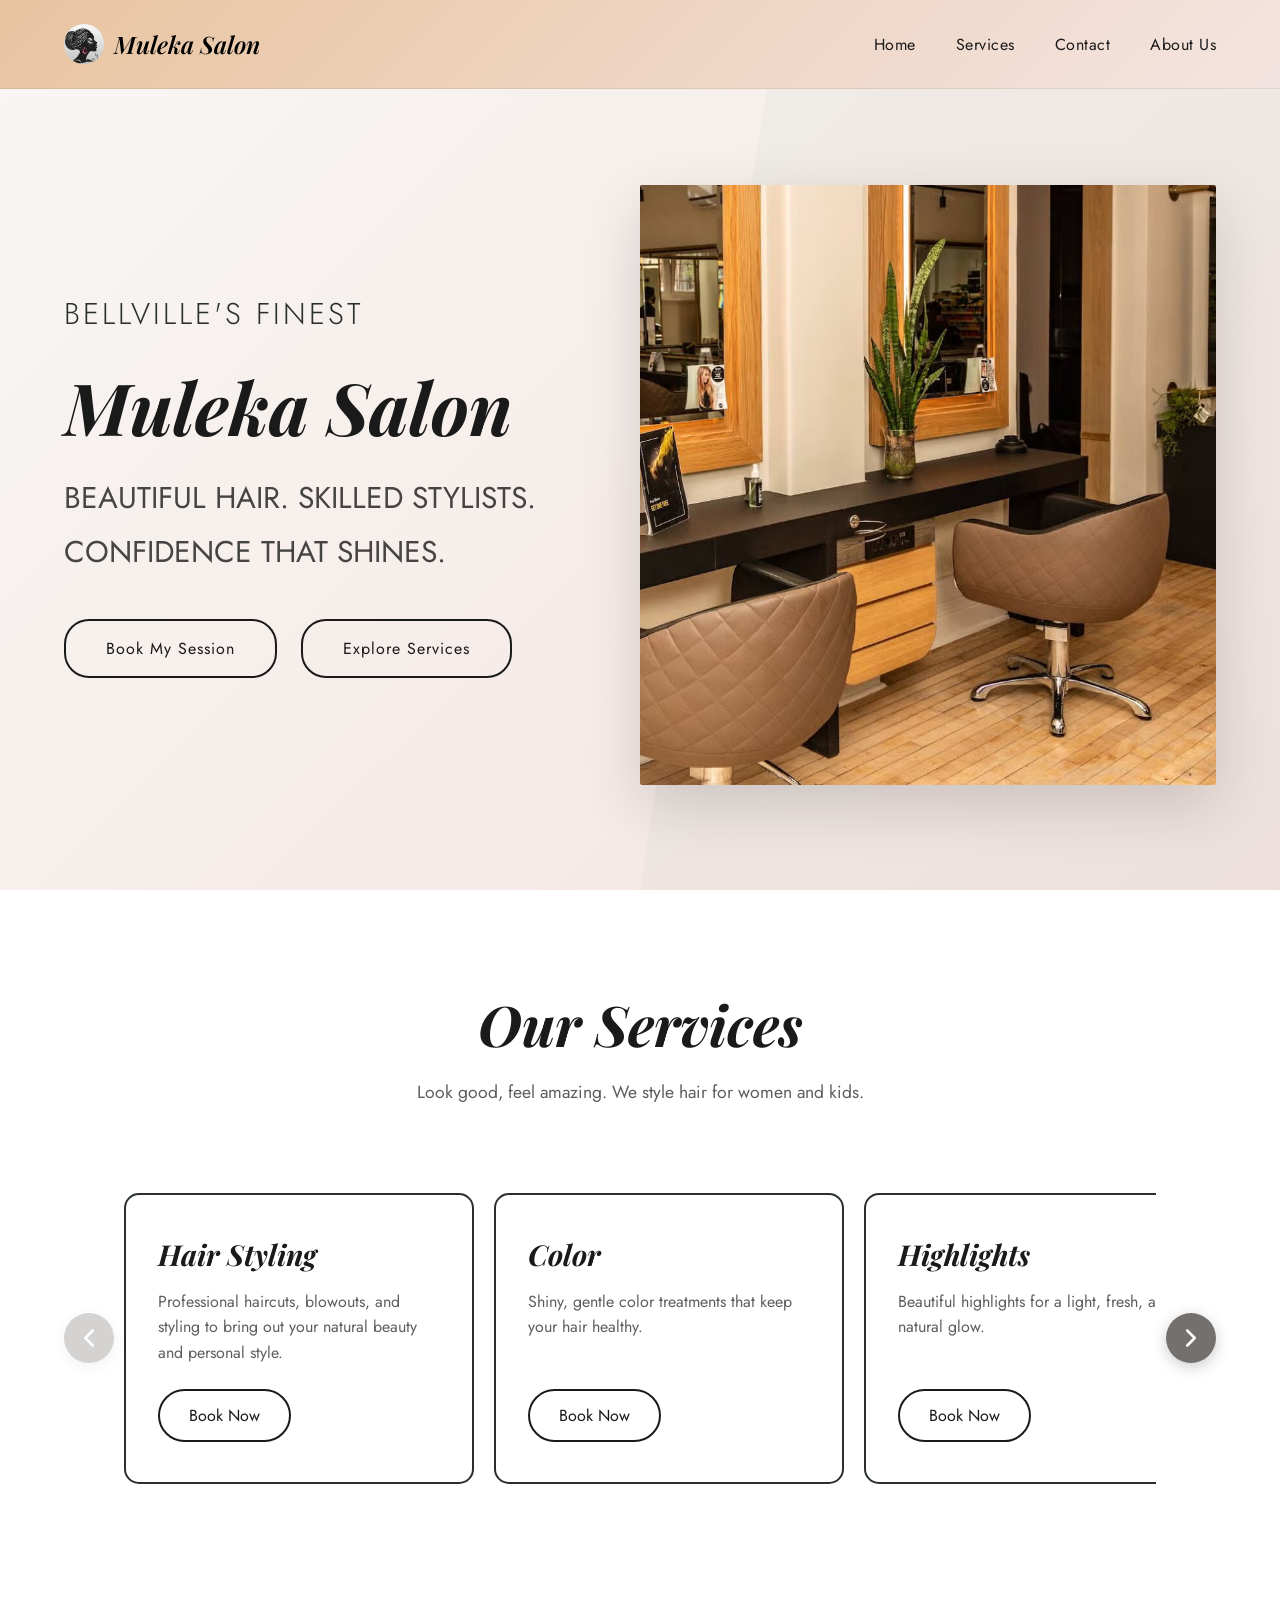
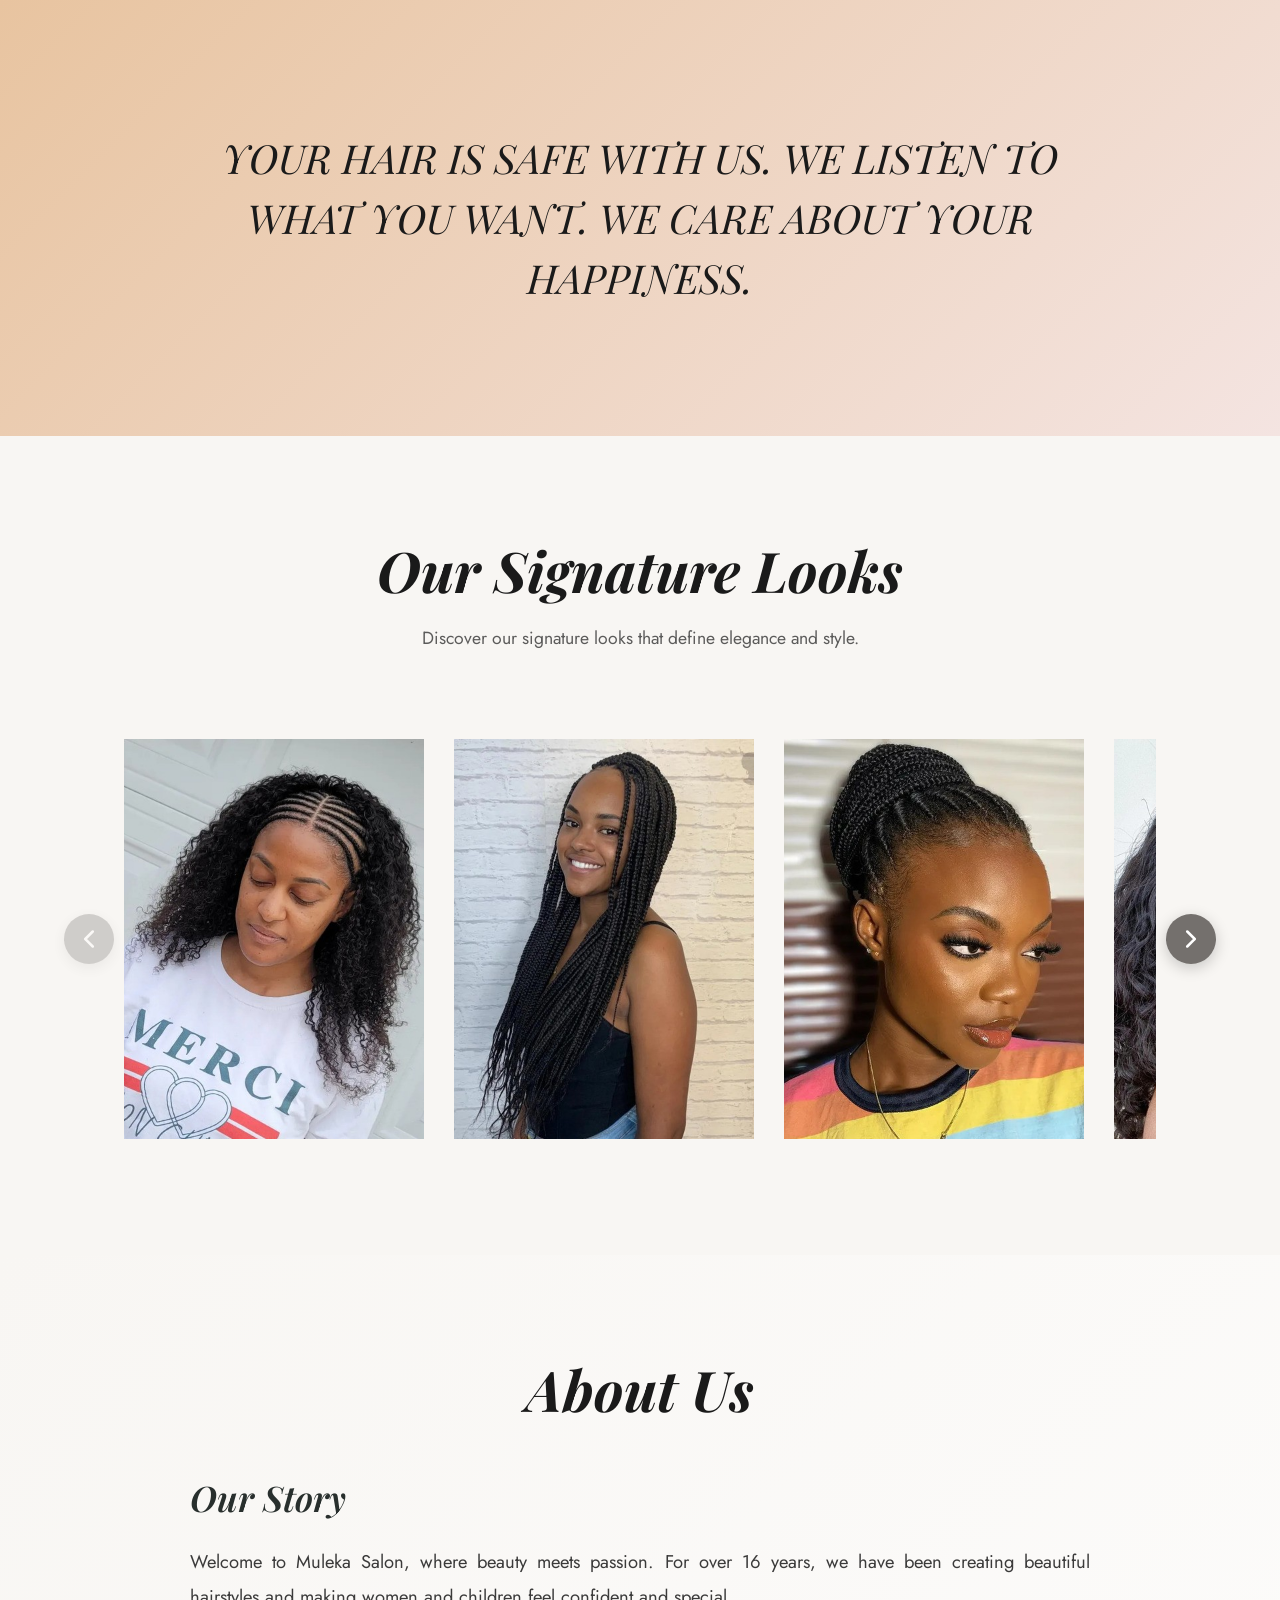
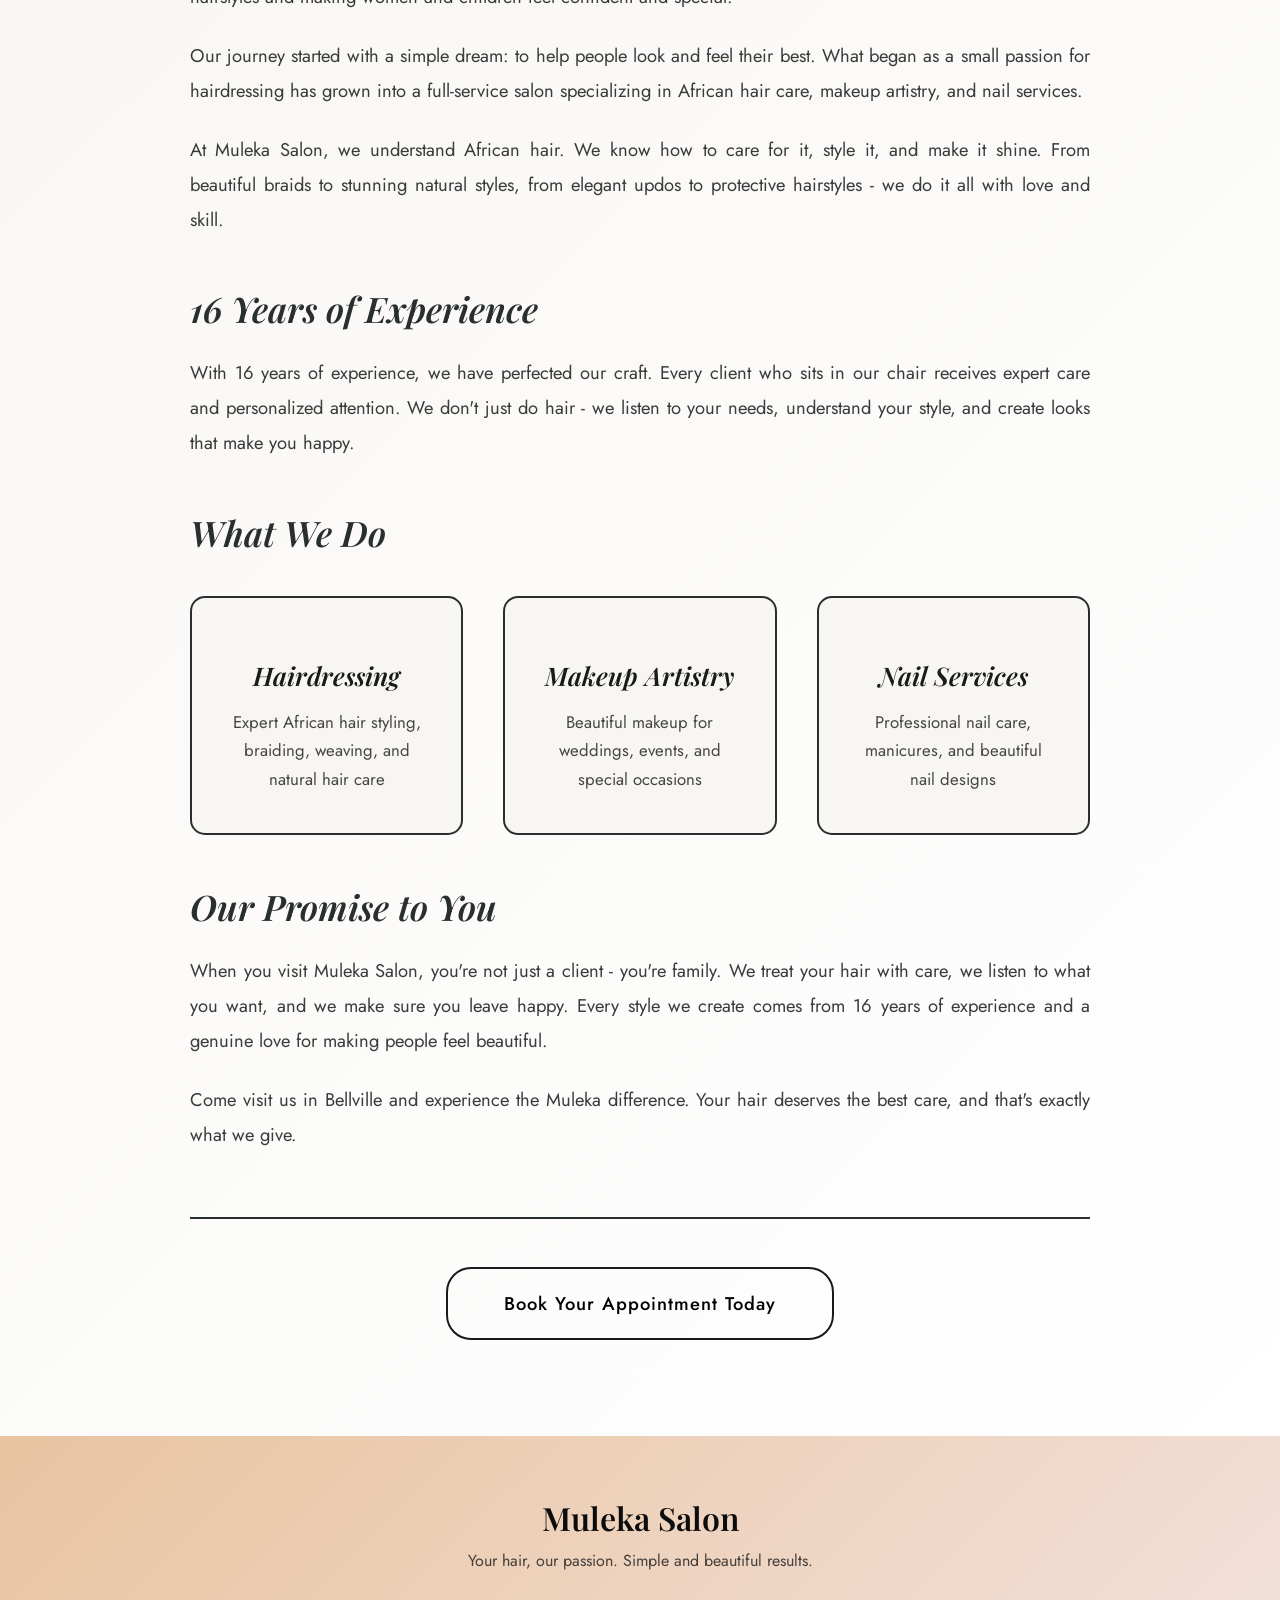
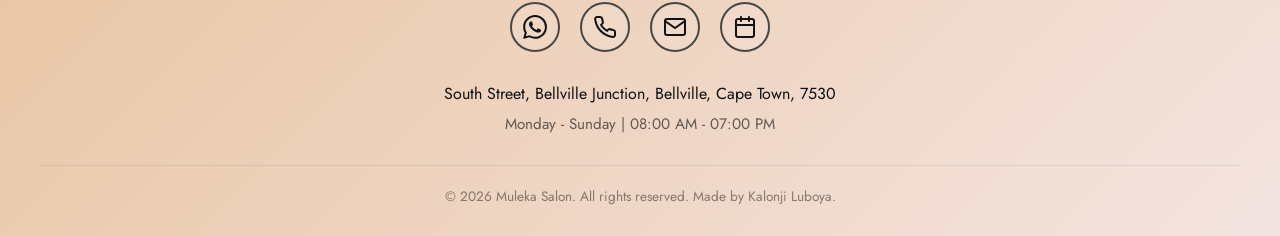
==== commit 4196d865: "updated version" ====
--- a/html/index.html
+++ b/html/index.html
@@ -16,10 +16,12 @@
            <span class="logo-text">Muleka Salon</span>
            </div>
         <ul class="nav-links">
+            <li><a href="#home">Home</a></li>
             <li><a href="#services">Services</a></li>
-            <li><a href="#gallery">Gallery</a></li>
+            <!-- <li><a href="#gallery">Gallery</a></li> -->
             <li><a href="#contact">Contact</a></li>
             <li><a href="#about">About Us</a></li>
+           
         </ul>
         
         <button class="book-btn" onclick="openBookingModal()">Book Now</button>
@@ -33,16 +35,18 @@
     <!-- Mobile Menu -->
     <div class="mobile-menu" id="mobileMenu">
         <ul>
+            <li><a href="#home" onclick="closeMobileMenu()">Home</a></li>
             <li><a href="#services" onclick="closeMobileMenu()">Services</a></li>
-            <li><a href="#gallery" onclick="closeMobileMenu()">Gallery</a></li>
+            <!-- <li><a href="#gallery" onclick="closeMobileMenu()">Gallery</a></li> -->
             <li><a href="#contact" onclick="closeMobileMenu()">Contact</a></li>
             <li><a href="#about" onclick="closeMobileMenu()">About Us</a></li>
+            
         </ul>
         <button class="book-btn" onclick="openBookingModal(); closeMobileMenu();">Book Now</button>
     </div>
 
     <!-- Hero Section -->
-    <section class="hero">
+    <section class="hero" id="home">
         <div class="hero-content">
             <div class="hero-subtitle">BELLVILLE'S FINEST</div>
             <h1 class="hero-title">Muleka Salon</h1>
@@ -61,15 +65,23 @@
     <section class="services" id="services">
         <h2 class="section-title">Our Services</h2>
         <p class="section-subtitle">Look good, feel amazing. We style hair for women and kids.</p>
-        
-        <div class="services-grid">
+
+        <div class="services-carousel-container">
+                <!-- Left Arrow -->
+                <button class="services-arrow left-arrow" onclick="scrollServices('left')" aria-label="Scroll left">
+                    <svg xmlns="http://www.w3.org/2000/svg" width="30" height="30" viewBox="0 0 24 24" fill="none" stroke="currentColor" stroke-width="2" stroke-linecap="round" stroke-linejoin="round">
+                        <polyline points="15 18 9 12 15 6"></polyline>
+                    </svg>
+                </button>
+
+        <div class="services-grid" id="servicesGrid">
             <div class="service-item">
                 <div>
                     <div class="service-header">
                         <h3 class="service-name">Hair Styling</h3>
                         <div class="service-price">From R250</div>
                     </div>
-                    <p class="service-description">Expert cuts, blowouts, and styling tailored to enhance your natural beauty and personal style.</p>
+                    <p class="service-description">Professional haircuts, blowouts, and styling to bring out your natural beauty and personal style.</p>
                 </div>
                 <button class="service-book-btn" onclick="openBookingModal('Hair Styling', 250)">Book Now</button>
             </div>
@@ -78,22 +90,22 @@
                 <div>
                     <div class="service-header">
                         <h3 class="service-name">Color</h3>
-                        <div class="service-price">From R450</div>
-                    </div>
-                    <p class="service-description">High-shine, low-tox color treatments with ChromaGlaze technology for vibrant, healthy hair.</p>
-                </div>
-                <button class="service-book-btn" onclick="openBookingModal('Color', 450)">Book Now</button>
+                        <div class="service-price">From R200</div>
+                    </div>
+                    <p class="service-description">Shiny, gentle color treatments that keep your hair healthy.</p>
+                </div>
+                <button class="service-book-btn" onclick="openBookingModal('Color', 200)">Book Now</button>
             </div>
 
             <div class="service-item">
                 <div>
                     <div class="service-header">
                         <h3 class="service-name">Highlights</h3>
-                        <div class="service-price">From R550</div>
-                    </div>
-                    <p class="service-description">LightWeave highlighting technique for weightless, natural-looking dimension and face framing.</p>
-                </div>
-                <button class="service-book-btn" onclick="openBookingModal('Highlights', 550)">Book Now</button>
+                        <div class="service-price">From R250</div>
+                    </div>
+                    <p class="service-description">Beautiful highlights for a light, fresh, and natural glow.</p>
+                </div>
+                <button class="service-book-btn" onclick="openBookingModal('Highlights', 250)">Book Now</button>
             </div>
 
             <div class="service-item">
@@ -102,7 +114,7 @@
                         <h3 class="service-name">Treatments</h3>
                         <div class="service-price">From R350</div>
                     </div>
-                    <p class="service-description">Intensive repair and nourishment treatments to restore hair health and brilliance.</p>
+                    <p class="service-description">Hair treatments that repair damage and add shine.</p>
                 </div>
                 <button class="service-book-btn" onclick="openBookingModal('Treatments', 350)">Book Now</button>
             </div>
@@ -111,24 +123,25 @@
                 <div>
                     <div class="service-header">
                         <h3 class="service-name">Braiding</h3>
-                        <div class="service-price">From R400</div>
-                    </div>
-                    <p class="service-description">Intricate braiding styles from classic to contemporary, created with precision and care.</p>
-                </div>
-                <button class="service-book-btn" onclick="openBookingModal('Braiding', 400)">Book Now</button>
+                        <div class="service-price">From R300</div>
+                    </div>
+                    <p class="service-description">From traditional to trendy, we create braids you will love.</p>
+                </div>
+                <button class="service-book-btn" onclick="openBookingModal('Braiding', 300)">Book Now</button>
             </div>
 
             <div class="service-item">
                 <div>
                     <div class="service-header">
                         <h3 class="service-name">Extensions</h3>
-                        <div class="service-price">From R800</div>
-                    </div>
-                    <p class="service-description">Premium hair extensions for length, volume, and versatility with seamless integration.</p>
-                </div>
-                <button class="service-book-btn" onclick="openBookingModal('Extensions', 800)">Book Now</button>
-            </div>
-
+                        <div class="service-price">From R500</div>
+                    </div>
+                    <p class="service-description">Add length, fullness, and style with our hair extensions.</p>
+                </div>
+                <button class="service-book-btn" onclick="openBookingModal('Extensions', 500)">Book Now</button>
+            </div>
+
+     <!--  
             <div class="service-item">
                 <div>
                     <div class="service-header">
@@ -150,6 +163,49 @@
                 </div>
                 <button class="service-book-btn" onclick="openBookingModal('Bridal Hair', 1200)">Book Now</button>
             </div>
+        </div>
+    -->  
+        <div class="service-item">
+                        <div class="service-content">
+                            <div class="service-header">
+                                <h3 class="service-name">Makeup Artistry</h3>
+                                <div class="service-price">From R400</div>
+                            </div>
+                            <p class="service-description">Beautiful makeup to help you shine on your big day.</p>
+                        </div>
+                        <button class="service-book-btn" onclick="openBookingModal('Makeup Artistry', 400)">Book Now</button>
+                    </div>
+
+                    <div class="service-item">
+                        <div class="service-content">
+                            <div class="service-header">
+                                <h3 class="service-name">Nail Services</h3>
+                                <div class="service-price">From R200</div>
+                            </div>
+                            <p class="service-description">Beautiful nail care to keep your hands and feet looking great.</p>
+                        </div>
+                        <button class="service-book-btn" onclick="openBookingModal('Nail Services', 200)">Book Now</button>
+                    </div>
+
+                    <div class="service-item">
+                        <div class="service-content">
+                            <div class="service-header">
+                                <h3 class="service-name">Bridal Hair</h3>
+                                <div class="service-price">From R800</div>
+                            </div>
+                            <p class="service-description">Special hair styling for your wedding day. We help you look beautiful with a style you'll love.</p>
+                        </div>
+                        <button class="service-book-btn" onclick="openBookingModal('Bridal Hair', 800)">Book Now</button>
+                    </div>
+                </div>
+
+
+                <!-- Right Arrow -->
+                <button class="services-arrow right-arrow" onclick="scrollServices('right')" aria-label="Scroll right">
+                    <svg xmlns="http://www.w3.org/2000/svg" width="30" height="30" viewBox="0 0 24 24" fill="none" stroke="currentColor" stroke-width="2" stroke-linecap="round" stroke-linejoin="round">
+                        <polyline points="9 18 15 12 9 6"></polyline>
+                    </svg>
+                </button>
         </div>
     </section>
 
@@ -448,87 +504,86 @@
         </div>
     </section>
 
-    <!-- Gallery Section -->
-    <section class="gallery" id="gallery">
-        <h2 class="section-title">Have a Look, Find Your Look</h2>
-        <p class="section-subtitle">Explore our portfolio of transformations</p>
-        
-     <div class="gallery-carousel-container">
-
-        <!-- Left Arrow -->
-        <button class="gallery-arrow left-arrow" onclick="scrollGallery('left')" aria-label="Scroll left">
-            <svg xmlns="http://www.w3.org/2000/svg" width="30" height="30" viewBox="0 0 24 24" fill="none" stroke="currentColor" stroke-width="2" stroke-linecap="round" stroke-linejoin="round">
-                <polyline points="15 18 9 12 15 6"></polyline>
-            </svg>
-        </button>
-
-         <!-- gallery Grid -->
-        <div class="gallery-grid" id="galleryGrid">
-
-            <div class="gallery-item">
-                <img src="/assets/images/Wool-Twists-Style.jpg" alt="Gallery 1">
-                 
-            </div>
-            <div class="gallery-item">
-                <img src="/assets/images/Wash-And-Go-Hairstyle.webp" alt="Gallery 2">
-                    
-            </div>
-            <div class="gallery-item">
-                <img src="/assets/images/Two-Strand-Twists.jpg" alt="Gallery 3">
+            <!-- Gallery Section
+            <section class="gallery" id="gallery">
+                <h2 class="section-title">Have a Look, Find Your Look</h2>
+                <p class="section-subtitle">Explore our portfolio of transformations</p>
                 
-            </div>
-            <div class="gallery-item">
-                <img src="/assets/images/Two-Layer-Feed-In-Braids.jpg" alt="Gallery 4">
-                
-            </div>
-            <div class="gallery-item">
-                <img src="/assets/images/Two-High-Buns-With-Tendrils.jpg " alt="Gallery 5">
-                
-            </div>
-            <div class="gallery-item">
-                <img src="/assets/images/Three-Strand-Twist-Out-Style.webp " alt="Gallery 6">
-                
-            </div>
-            <div class="gallery-item">
-                <img src="/assets/images/Styled-Zigzag-Braids.jpg " alt="Gallery 7">
-                
-            </div>
-            <div class="gallery-item">
-                <img src="/assets/images/Stitch-Braids-Style.jpg " alt="Gallery 8">
-                
-            </div>
-            <div class="gallery-item">
-                <img src="/assets/images/Small-Senegalese-Twists.jpg" alt="Gallery 9">
-            </div>
-            <div class="gallery-item">
-                <img src="/assets/images/Simple-Cute-Feedin-Braids.jpg" alt="Gallery 10">
-            </div>
-            <div class="gallery-item">
-                <img src="/assets/images/Short-Cornrows-With-Curly-Baby-Hairs.jpg" alt="Gallery 11">
-            </div>
-            <div class="gallery-item">
-                <img src="/assets/images/Sassy-Crochet-With-Boho-Twist-Curls.jpg" alt="Gallery 12">
-            </div>
-            <div class="gallery-item">
-                <img src="/assets/images/Salt-Pepper-Bantu-Knots.jpg" alt="Gallery 13">
-            </div>
-            <div class="gallery-item">
-                <img src="/assets/images/Rubber-Band-Style.jpg" alt="Gallery 14">
-            </div>
-            <div class="gallery-item">
-                <img src="/assets/images/Natural-Long-Curls.jpg" alt="Gallery 15">
-            </div>
-
-                <!-- Right Arrow -->
-                <button class="gallery-arrow right-arrow" onclick="scrollGallery('right')" aria-label="Scroll right">
+            <div class="gallery-carousel-container">
+
+                Left Arrow 
+                <button class="gallery-arrow left-arrow" onclick="scrollGallery('left')" aria-label="Scroll left">
                     <svg xmlns="http://www.w3.org/2000/svg" width="30" height="30" viewBox="0 0 24 24" fill="none" stroke="currentColor" stroke-width="2" stroke-linecap="round" stroke-linejoin="round">
-                        <polyline points="9 18 15 12 9 6"></polyline>
+                        <polyline points="15 18 9 12 15 6"></polyline>
                     </svg>
                 </button>
-          </div>
-    </section>
-
-    
+
+                 gallery Grid 
+                <div class="gallery-grid" id="galleryGrid">
+
+                    <div class="gallery-item">
+                        <img src="/assets/images/Freestyle-Stitch-Bun-Curls.jpg" alt="Gallery 1">
+                        
+                    </div>
+                    <div class="gallery-item">
+                        <img src="/assets/images/Wash-And-Go-Hairstyle.webp" alt="Gallery 2">
+                            
+                    </div>
+                    <div class="gallery-item">
+                        <img src="/assets/images/Two-Strand-Twists.jpg" alt="Gallery 3">
+                        
+                    </div>
+                    <div class="gallery-item">
+                        <img src="/assets/images/Two-Layer-Feed-In-Braids.jpg" alt="Gallery 4">
+                        
+                    </div>
+                    <div class="gallery-item">
+                        <img src="/assets/images/Braids-Beads-Hairstyle.jpg " alt="Gallery 5">
+                        
+                    </div>
+                    <div class="gallery-item">
+                        <img src="/assets/images/Medium-Fulani-Knotless-Braids.jpg" alt="Gallery 6">
+                        
+                    </div>
+                    <div class="gallery-item">
+                        <img src="/assets/images/Styled-Zigzag-Braids.jpg " alt="Gallery 7">
+                        
+                    </div>
+                    <div class="gallery-item">
+                        <img src="/assets/images/Stitch-Braids-Style.jpg " alt="Gallery 8">
+                        
+                    </div>
+                    <div class="gallery-item">
+                        <img src="/assets/images/Small-Senegalese-Twists.jpg" alt="Gallery 9">
+                    </div>
+                    <div class="gallery-item">
+                        <img src="/assets/images/Simple-Cute-Feedin-Braids.jpg" alt="Gallery 10">
+                    </div>
+                    <div class="gallery-item">
+                        <img src="/assets/images/Short-Cornrows-With-Curly-Baby-Hairs.jpg" alt="Gallery 11">
+                    </div>
+                    <div class="gallery-item">
+                        <img src="/assets/images/Sassy-Crochet-With-Boho-Twist-Curls.jpg" alt="Gallery 12">
+                    </div>
+                    <div class="gallery-item">
+                        <img src="/assets/images/Salt-Pepper-Bantu-Knots.jpg" alt="Gallery 13">
+                    </div>
+                    <div class="gallery-item">
+                        <img src="/assets/images/Rubber-Band-Style.jpg" alt="Gallery 14">
+                    </div>
+                    <div class="gallery-item">
+                        <img src="/assets/images/Natural-Long-Curls.jpg" alt="Gallery 15">
+                    </div>
+
+                        Right Arrow
+                        <button class="gallery-arrow right-arrow" onclick="scrollGallery('right')" aria-label="Scroll right">
+                            <svg xmlns="http://www.w3.org/2000/svg" width="30" height="30" viewBox="0 0 24 24" fill="none" stroke="currentColor" stroke-width="2" stroke-linecap="round" stroke-linejoin="round">
+                                <polyline points="9 18 15 12 9 6"></polyline>
+                            </svg>
+                        </button>
+                </div>
+            </section> --> 
+
     <!-- Booking Modal -->
     <div id="bookingModal" class="modal">
         <div class="modal-content">
@@ -551,13 +606,15 @@
                     <select id="service" required onchange="updatePrice()">
                         <option value="">Choose a service...</option>
                         <option value="Hair Styling" data-price="250">Hair Styling - From R250</option>
-                        <option value="Color" data-price="450">Color - From R450</option>
-                        <option value="Highlights" data-price="550">Highlights - From R550</option>
-                        <option value="Treatments" data-price="350">Treatments - From R350</option>
-                        <option value="Braiding" data-price="400">Braiding - From R400</option>
-                        <option value="Extensions" data-price="800">Extensions - From R800</option>
-                        <option value="Keratin Treatment" data-price="650">Keratin Treatment - From R650</option>
-                        <option value="Bridal Hair" data-price="1200">Bridal Hair - From R1200</option>
+                        <option value="Color" data-price="200">Color - From R200</option>
+                        <option value="Highlights" data-price="350">Highlights - From R250</option>
+                        <option value="Treatments" data-price="200">Treatments - From R350</option>
+                        <option value="Braiding" data-price="300">Braiding - From R300</option>
+                        <option value="Extensions" data-price="500">Extensions - From R500</option>
+                        <option value="Makeup Artistry" data-price="300">Makeup Artistry - From R400</option>
+                        <option value="Nail Services" data-price="200">Nail Services - From R200</option>
+                        <!-- <option value="Keratin Treatment" data-price="650">Keratin Treatment - From R650</option> -->
+                        <option value="Bridal Hair" data-price="800">Bridal Hair - From R800</option>
                     </select>
                 </div>
 
--- a/css/styles.css
+++ b/css/styles.css
@@ -285,7 +285,7 @@
             box-shadow: 0 20px 60px rgba(0, 0, 0, 0.15);
         }
 
-        /* Services Section */
+        /* Services Section with Carousel */
         .services {
             padding: 6rem 5%;
             background: white;
@@ -296,39 +296,65 @@
             font-size: 3.5rem;
             margin-bottom: 1rem;
             font-style: italic;
+            text-align: center;
         }
 
         .section-subtitle {
             font-size: 1.1rem;
             max-width: 600px;
-            margin-bottom: 4rem;
+            margin: 0 auto 4rem;
             opacity: 0.7;
             line-height: 1.8;
-        }
-
+            text-align: center;
+        }
+
+        /* Services Carousel Container */
+        .services-carousel-container {
+            position: relative;
+            max-width: 1400px;
+            margin: 0 auto;
+            padding: 0 60px;
+        }
+
+        /* Services Grid - Horizontal Scroll */
         .services-grid {
-            display: grid;
-            grid-template-columns: repeat(auto-fit, minmax(300px, 1fr));
-            gap: 0;
-            border-top: 1px solid rgba(0, 0, 0, 0.1);
-        }
-
+            display: flex;
+            overflow-x: auto;
+            scroll-behavior: smooth;
+            gap: 20px;
+            padding: 20px 0;
+            scrollbar-width: none;
+            -ms-overflow-style: none;
+        }
+
+        .services-grid::-webkit-scrollbar {
+            display: none;
+        }
+
+        /* Service Item Card */
         .service-item {
-            padding: 2.5rem;
-            border-bottom: 1px solid rgba(0, 0, 0, 0.1);
-            border-right: 1px solid rgba(0, 0, 0, 0.1);
+            flex: 0 0 350px;
+            min-width: 350px;
+            padding: 2.5rem 2rem;
+            border: 2px solid #282f2d;
+            border-radius: 15px;
             display: flex;
             flex-direction: column;
             justify-content: space-between;
-            transition: all 0.3s;
-            background: white;
+            transition: all 0.3s ease;
+            background:  white;
             cursor: pointer;
         }
 
         .service-item:hover {
-            background: var(--pink);
+            background: linear-gradient(135deg, rgba(255, 255, 255, 0.6) 0%, rgba(0, 0, 0, 0.2) 100%);
             transform: translateY(-5px);
-            box-shadow: 0 10px 30px rgba(0, 0, 0, 0.1);
+            box-shadow: 0 10px 30px rgba(0, 0, 0, 0.15);
+            border-color: var(--primary);
+        }
+
+        .service-content {
+            flex: 1;
         }
 
         .service-header {
@@ -336,33 +362,41 @@
             justify-content: space-between;
             align-items: flex-start;
             margin-bottom: 1rem;
+            flex-wrap: wrap;
+            gap: 10px;
         }
 
         .service-name {
             font-family: 'Playfair Display', serif;
             font-size: 1.8rem;
-            margin-bottom: 0.5rem;
+            margin-bottom: 0;
+            font-style: italic;
         }
 
         .service-price {
-            font-size: 1.2rem;
+            font-size: 1.1rem;
             color: var(--primary);
             font-weight: 500;
+            white-space: nowrap;
+            display: none; /* Hide price on mobile */
         }
 
         .service-description {
             opacity: 0.7;
             line-height: 1.6;
             margin-bottom: 1.5rem;
+            font-size: 1rem;
         }
 
         .service-book-btn {
             background: transparent;
             color: var(--dark);
-            border-radius: 25px;
-            padding: 0.8rem 1.5rem;
+            border: 2px solid var(--dark);
+            border-radius: 30px;
+            padding: 0.8rem 1.8rem;
             cursor: pointer;
             font-family: 'Jost', sans-serif;
+            font-size: 1rem;
             align-self: flex-start;
             transition: all 0.3s;
             margin-top: auto;
@@ -371,7 +405,156 @@
         .service-book-btn:hover {
             background: var(--dark);
             color: white;
-
+        }
+
+        /* Services Arrows */
+        .services-arrow {
+            position: absolute;
+            top: 50%;
+            transform: translateY(-50%);
+            width: 50px;
+            height: 50px;
+            background: #74706d;
+            /* background: rgba(0, 0, 0, 0.15); */
+            border: none;
+            border-radius: 50%;
+            color: white;
+            cursor: pointer;
+            display: flex;
+            align-items: center;
+            justify-content: center;
+            z-index: 10;
+            transition: all 0.3s ease;
+            box-shadow: 0 4px 15px rgba(0, 0, 0, 0.2);
+        }
+
+        .services-arrow:hover {
+            background: rgba(0, 0, 0, 0.15);
+            transform: translateY(-50%) scale(1.1);
+            box-shadow: 0 6px 20px rgba(212, 165, 116, 0.4);
+        }
+
+        .services-arrow:active {
+            transform: translateY(-50%) scale(0.95);
+        }
+
+        .services-carousel-container .left-arrow {
+            left: 0;
+        }
+
+        .services-carousel-container .right-arrow {
+            right: 0;
+        }
+
+        /* Responsive Design for Services */
+
+        /* Large Tablets and Small Desktops (768px - 1199px) */
+        @media (min-width: 768px) and (max-width: 1199.98px) {
+            .services-carousel-container {
+                padding: 0 55px;
+            }
+            
+            .service-item {
+                flex: 0 0 320px;
+                min-width: 320px;
+            }
+        }
+
+        /* Tablets (576px - 767px) */
+        @media (min-width: 576px) and (max-width: 767.98px) {
+            .section-title {
+                font-size: 2.5rem;
+            }
+            
+            .services-carousel-container {
+                padding: 0 50px;
+            }
+            
+            .service-item {
+                flex: 0 0 280px;
+                min-width: 280px;
+                padding: 2rem 1.5rem;
+            }
+            
+            .service-name {
+                font-size: 1.5rem;
+            }
+            
+            .service-price {
+                font-size: 1rem;
+            }
+            
+            .services-arrow {
+                width: 45px;
+                height: 45px;
+            }
+            
+            .services-arrow svg {
+                width: 22px;
+                height: 22px;
+            }
+        }
+
+        /* Mobile Phones (less than 576px) */
+        @media (max-width: 575.98px) {
+            .services {
+                padding: 4rem 5%;
+            }
+            
+            .section-title {
+                font-size: 2rem;
+            }
+            
+            .section-subtitle {
+                font-size: 0.95rem;
+                margin-bottom: 3rem;
+            }
+            
+            .services-carousel-container {
+                padding: 0 50px;
+            }
+            
+            .service-item {
+                flex: 0 0 260px;
+                min-width: 260px;
+                padding: 1.8rem 1.2rem;
+            }
+            
+            .service-name {
+                font-size: 1.4rem;
+            }
+            
+            .service-price {
+                font-size: 1rem;
+            }
+            
+            .service-description {
+                font-size: 0.9rem;
+                margin-bottom: 1.2rem;
+            }
+            
+            .service-book-btn {
+                padding: 0.7rem 1.5rem;
+                font-size: 0.9rem;
+            }
+            
+            .services-arrow {
+                width: 40px;
+                height: 40px;
+            }
+            
+            .services-arrow svg {
+                width: 20px;
+                height: 20px;
+            }
+            
+            .services-carousel-container .left-arrow {
+                left: 5px;
+            }
+            
+            .services-carousel-container .right-arrow {
+                right: 5px;
+            }
         }
 
         /* Signature Looks Section */
@@ -451,7 +634,7 @@
             color: var(--dark);
         }
 
-        /* Gallery Section */
+        /* Gallery Section 
         .gallery {
             padding: 6rem 5%;
             background: white;
@@ -480,7 +663,7 @@
         .gallery-item:hover img {
             transform: scale(1.1);
         }
-       
+        */
 
         .style-name {
             position: absolute;
@@ -1364,7 +1547,7 @@
     transform: translateY(-50%);
     width: 50px;
     height: 50px;
-    background: rgba(212, 165, 116, 0.9);
+    background: #74706d;
     border: none;
     border-radius: 50%;
     color: white;
@@ -1378,7 +1561,8 @@
 }
 
 .carousel-arrow:hover {
-    background: #D4A574;
+    /* background: #74706d; */
+    background: rgba(0, 0, 0, 0.15);
     transform: translateY(-50%) scale(1.1);
     box-shadow: 0 6px 20px rgba(212, 165, 116, 0.4);
 }
@@ -1729,7 +1913,7 @@
         right: 5px;
     }
     
-    /* Gallery Section */
+    /* Gallery Section
     .gallery {
         padding: 50px 20px;
     }
@@ -1769,7 +1953,7 @@
     
     .gallery-carousel-container .right-arrow {
         right: 5px;
-    }
+    } */
     
     /* Booking Modal */
     .modal-content {
@@ -2201,14 +2385,14 @@
 .about-service-item {
     text-align: center;
     padding: 2.5rem 2rem;
-    background: linear-gradient(135deg, var(--pink) 0%, var(--accent) 100%);
+    background: linear-gradient(135deg, #f8f6f3 0%, #f8f6f3 100%);
     border-radius: 15px;
     transition: all 0.4s ease;
     border: 2px solid #282f2d;
 }
 
 .about-service-item:hover {
-    background: linear-gradient(135deg, var(--accent) 0%, var(--secondary) 100%);
+    background: linear-gradient(135deg, rgba(255, 255, 255, 0.6) 0%, rgba(0, 0, 0, 0.2) 100%);
     transform: translateY(-8px);
     box-shadow: 0 15px 40px rgba(23, 24, 23, 0.2);
     border-color: var(--dark);
@@ -2243,7 +2427,7 @@
     text-align: center;
     margin-top: 4rem;
     padding-top: 3rem;
-    border-top: 2px solid var(--accent);
+    border-top: 2px solid #282f2d;
 }
 
 .about-cta .btn-primary {
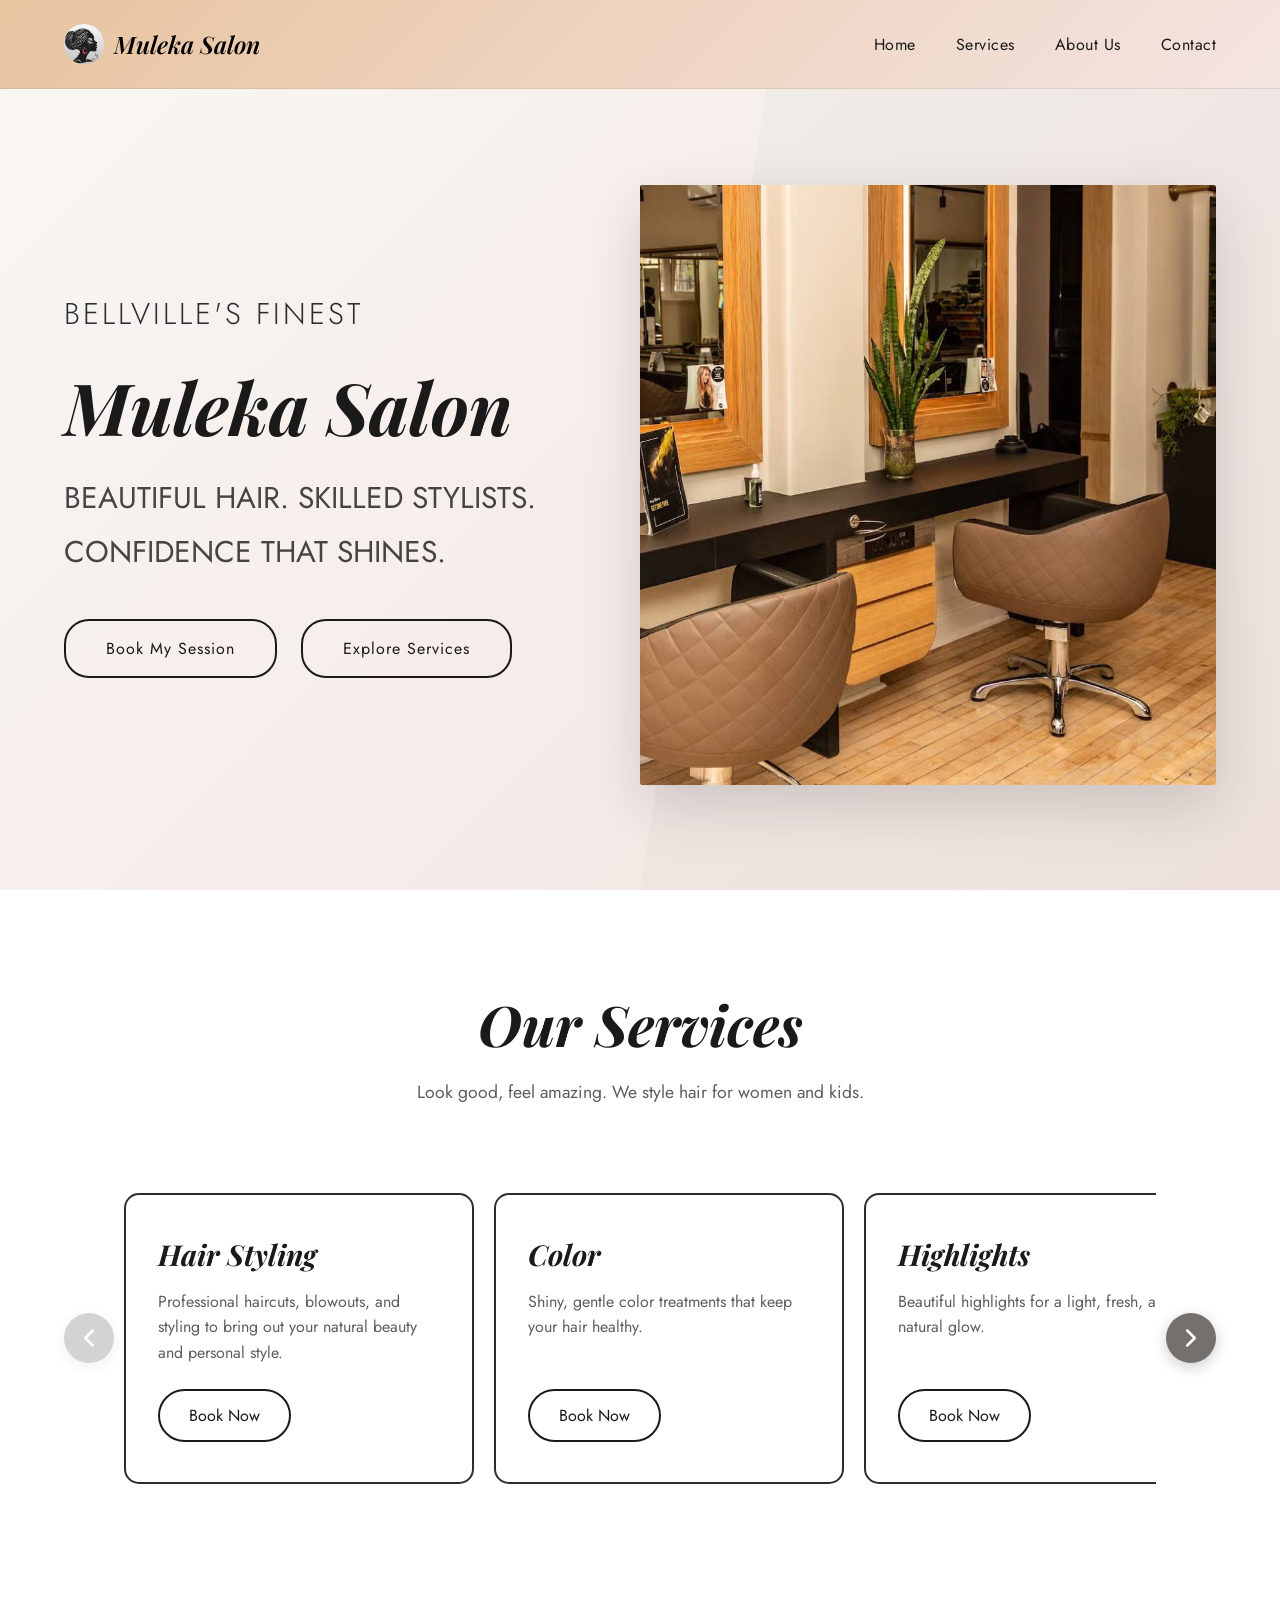
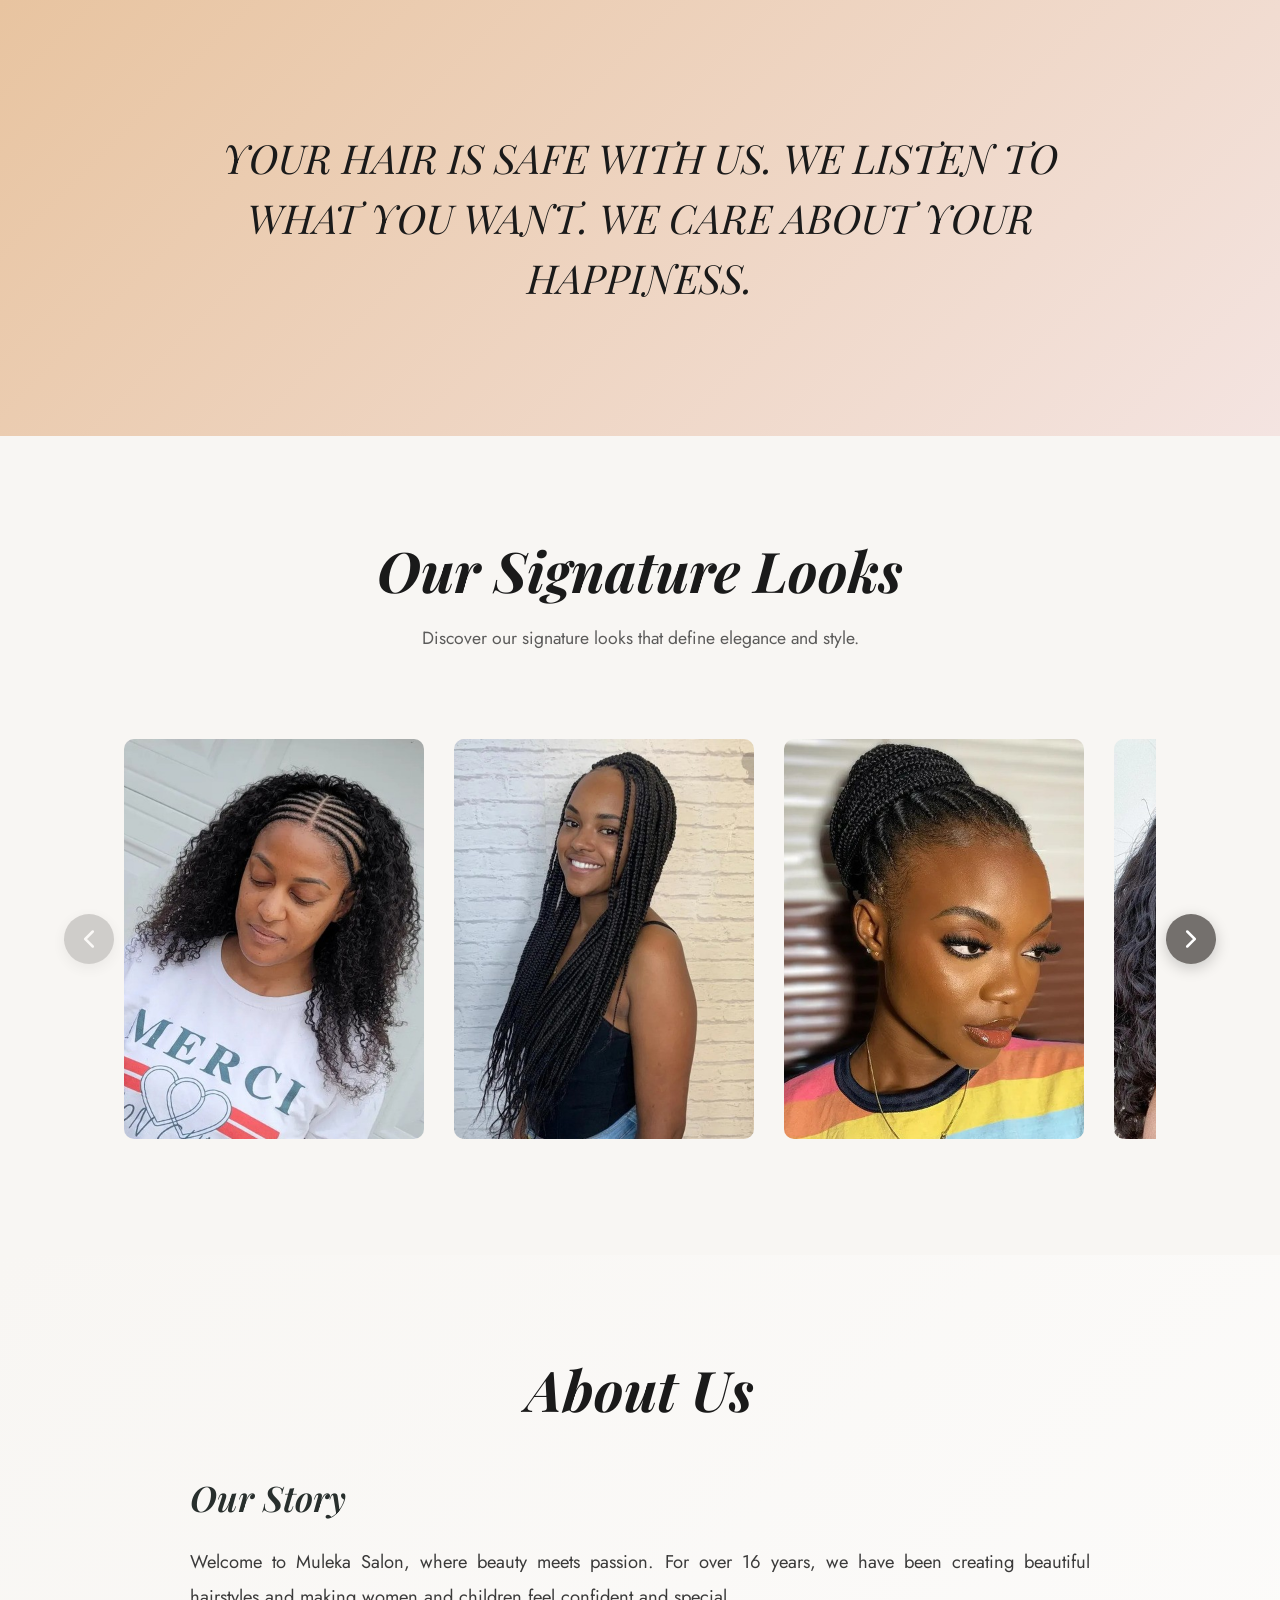
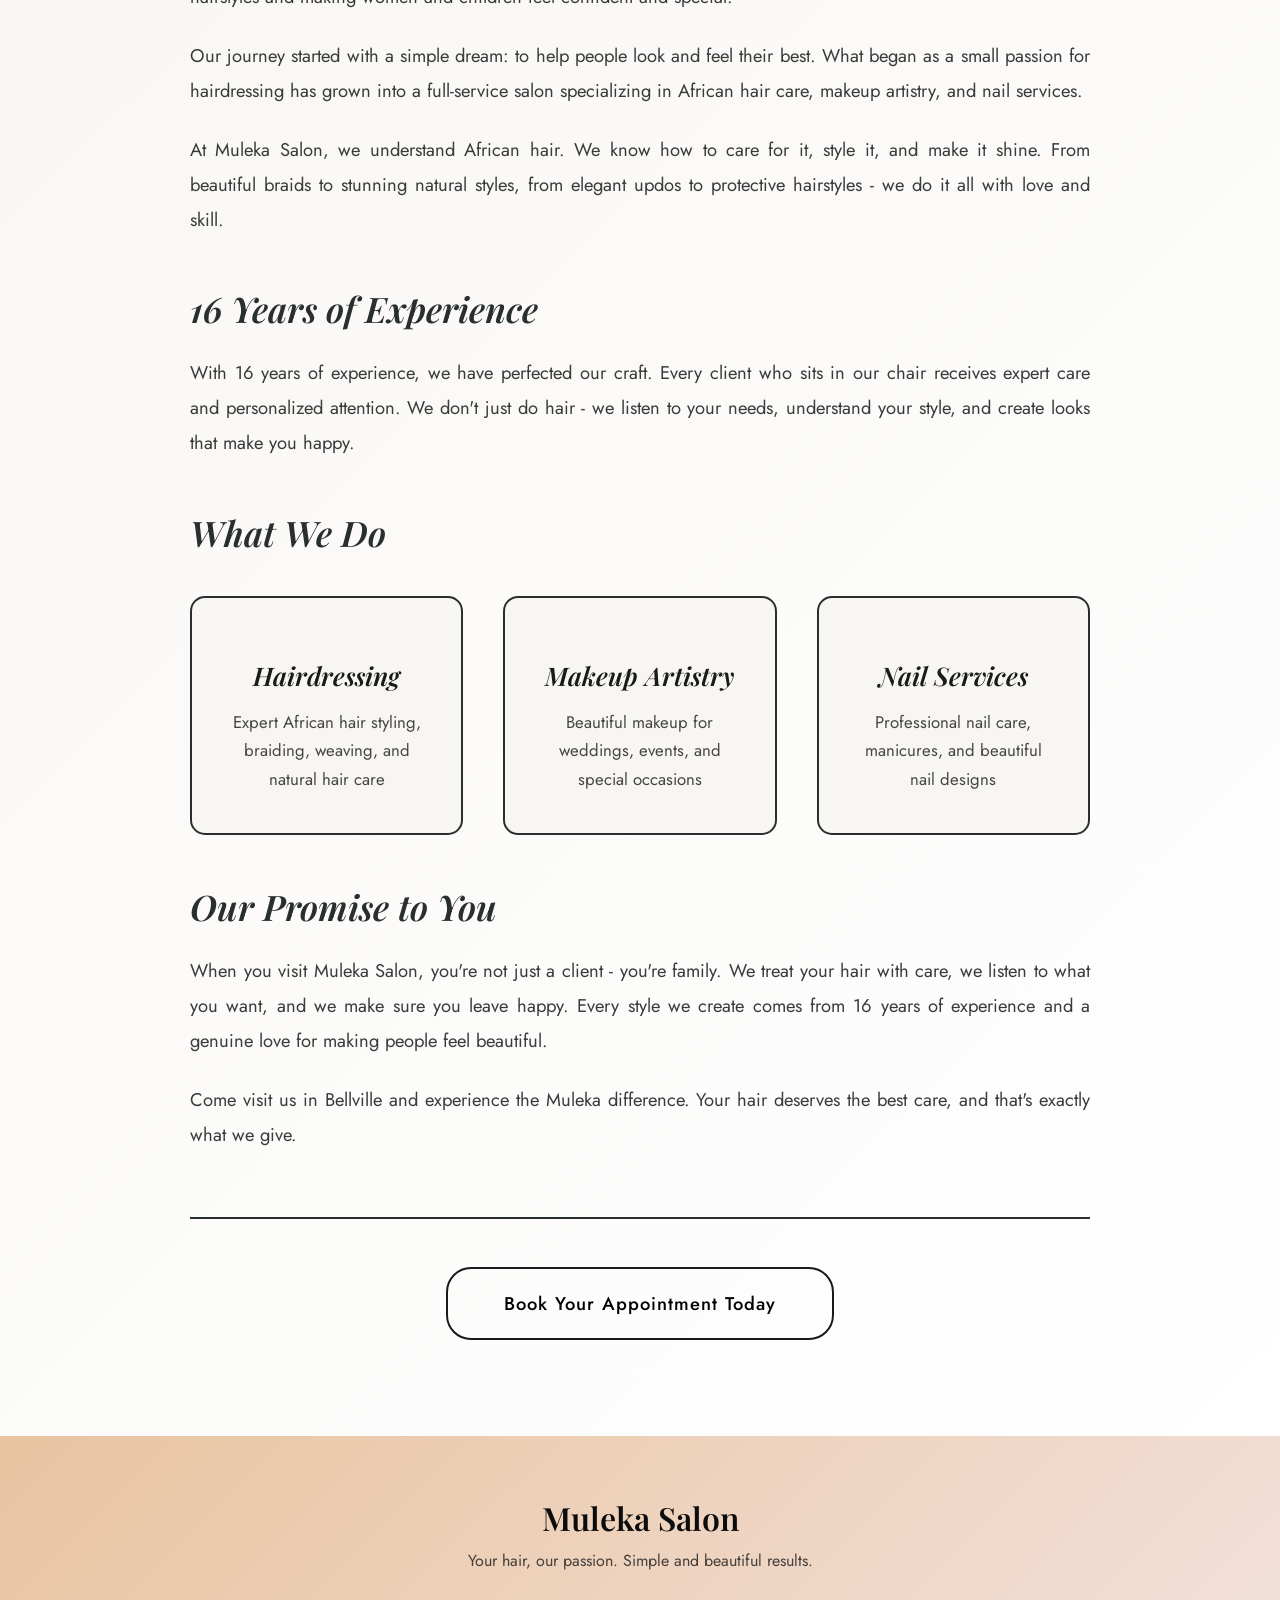
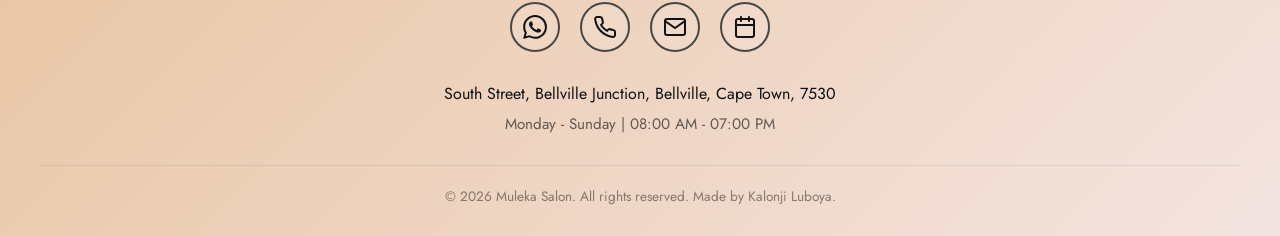
==== commit 5026a766: "updating the frontend" ====
--- a/html/index.html
+++ b/html/index.html
@@ -19,8 +19,9 @@
             <li><a href="#home">Home</a></li>
             <li><a href="#services">Services</a></li>
             <!-- <li><a href="#gallery">Gallery</a></li> -->
+            <li><a href="#about">About Us</a></li>
             <li><a href="#contact">Contact</a></li>
-            <li><a href="#about">About Us</a></li>
+           
            
         </ul>
         
@@ -38,8 +39,9 @@
             <li><a href="#home" onclick="closeMobileMenu()">Home</a></li>
             <li><a href="#services" onclick="closeMobileMenu()">Services</a></li>
             <!-- <li><a href="#gallery" onclick="closeMobileMenu()">Gallery</a></li> -->
+             <li><a href="#about" onclick="closeMobileMenu()">About Us</a></li>
             <li><a href="#contact" onclick="closeMobileMenu()">Contact</a></li>
-            <li><a href="#about" onclick="closeMobileMenu()">About Us</a></li>
+            
             
         </ul>
         <button class="book-btn" onclick="openBookingModal(); closeMobileMenu();">Book Now</button>
--- a/css/styles.css
+++ b/css/styles.css
@@ -76,7 +76,7 @@
         }
 
         .nav-links a:hover {
-            color: var(--primary);
+            color: rgba(255, 255, 255, 0.6);
         }
 
         .book-btn {
@@ -161,12 +161,12 @@
             font-weight: 400;
             letter-spacing: 0.5px;
             display: block;
-            padding: 0.5rem 0;
+            padding: 0.5rem 130px;
             transition: color 0.3s;
         }
 
         .mobile-menu a:hover {
-            color: var(--primary);
+            color: #f8f6f3;
         }
 
         .mobile-menu .book-btn {
@@ -557,25 +557,43 @@
             }
         }
 
+
         /* Signature Looks Section */
         .signature-looks {
             padding: 6rem 5%;
             background: var(--light);
         }
 
+        /* Desktop - Show multiple images */
+        .looks-carousel-container {
+            position: relative;
+            max-width: 1400px;
+            margin: 0 auto;
+            padding: 0 60px;
+        }
+
         .looks-grid {
-            display: grid;
-            grid-template-columns: repeat(4, 1fr);
-            gap: 2rem;
-        }
-
+            display: flex;
+            overflow-x: auto;
+            scroll-behavior: smooth;
+            gap: 30px;
+            padding: 20px 0;
+            scrollbar-width: none;
+            -ms-overflow-style: none;
+        }
+
+        .looks-grid::-webkit-scrollbar {
+            display: none;
+        }
+
+        /* Desktop - Multiple items visible */
         .look-item {
+            flex: 0 0 300px;
+            min-width: 300px;
             position: relative;
             overflow: hidden;
             aspect-ratio: 3/4;
             cursor: pointer;
-            flex: 0 0 400px;
-            min-width: 400px;
         }
 
         .look-item img {
@@ -583,10 +601,11 @@
             height: 100%;
             object-fit: cover;
             transition: transform 0.5s;
+            border-radius: 10px;
         }
 
         .look-item:hover img {
-            transform: scale(1.1);
+            transform: scale(1.05);
         }
 
         .look-overlay {
@@ -616,6 +635,183 @@
             font-size: 0.9rem;
             opacity: 0.9;
         }
+
+        /* Carousel Arrows */
+        .carousel-arrow {
+            position: absolute;
+            top: 50%;
+            transform: translateY(-50%);
+            width: 50px;
+            height: 50px;
+            background: rgba(212, 165, 116, 0.9);
+            border: none;
+            border-radius: 50%;
+            color: white;
+            cursor: pointer;
+            display: flex;
+            align-items: center;
+            justify-content: center;
+            z-index: 10;
+            transition: all 0.3s ease;
+            box-shadow: 0 4px 15px rgba(0, 0, 0, 0.2);
+        }
+
+        .carousel-arrow:hover {
+            background: #D4A574;
+            transform: translateY(-50%) scale(1.1);
+            box-shadow: 0 6px 20px rgba(212, 165, 116, 0.4);
+        }
+
+        .carousel-arrow:active {
+            transform: translateY(-50%) scale(0.95);
+        }
+
+        .looks-carousel-container .left-arrow {
+            left: 0;
+        }
+
+        .looks-carousel-container .right-arrow {
+            right: 0;
+        }
+
+        /* MOBILE & TABLET - Show ONE image only */
+
+        /* Tablets (768px - 991px) - ONE image */
+        @media (min-width: 768px) and (max-width: 991.98px) {
+            .looks-carousel-container {
+                max-width: 500px;
+                padding: 0 60px;
+            }
+            
+            .look-item {
+                flex: 0 0 100%;  /* ONE image */
+                min-width: 100%;
+            }
+            
+            .looks-grid {
+                gap: 20px;
+            }
+        }
+
+        /* Small Tablets (576px - 767px) - ONE image */
+        @media (min-width: 576px) and (max-width: 767.98px) {
+            .looks-carousel-container {
+                max-width: 450px;
+                padding: 0 55px;
+            }
+            
+            .look-item {
+                flex: 0 0 100%;  /* ONE image */
+                min-width: 100%;
+            }
+            
+            .looks-grid {
+                gap: 12px;
+                padding: 20px 19px;
+
+            }
+            
+            .look-title {
+                font-size: 1.3rem;
+            }
+            
+            .look-description {
+                font-size: 0.85rem;
+            }
+            
+            .carousel-arrow {
+                width: 45px;
+                height: 45px;
+            }
+            
+            .carousel-arrow svg {
+                width: 22px;
+                height: 22px;
+            }
+        }
+
+        /* Mobile Phones (less than 576px) - ONE image */
+        @media (max-width: 575.98px) {
+            .signature-looks {
+                padding: 4rem 5%;
+            }
+            
+            .looks-carousel-container {
+                max-width: 380px;  /* ONE image container */
+                padding: 0 50px;
+            }
+            
+            .look-item {
+                flex: 0 0 100%;  /* ONE image takes full width */
+                min-width: 100%;
+            }
+            
+            .looks-grid {
+                gap: 12px;
+                padding:20px 0px;
+            }
+            
+            .look-overlay {
+                padding: 1.5rem;
+            }
+            
+            .look-title {
+                font-size: 1.2rem;
+            }
+            
+            .look-description {
+                font-size: 0.85rem;
+            }
+            
+            .carousel-arrow {
+                width: 40px;
+                height: 40px;
+            }
+            
+            .carousel-arrow svg {
+                width: 20px;
+                height: 20px;
+            }
+            
+            .looks-carousel-container .left-arrow {
+                left: 5px;
+            }
+            
+            .looks-carousel-container .right-arrow {
+                right: 5px;
+            }
+        }
+
+        /* Extra Small Phones (less than 400px) - ONE image */
+        @media (max-width: 399.98px) {
+            .looks-carousel-container {
+                max-width: 320px;
+                padding: 0 45px;
+            }
+            
+            .look-title {
+                font-size: 1.1rem;
+            }
+            
+            .look-description {
+                font-size: 0.8rem;
+            }
+        }
+
+        /* Large Desktops (1200px and up) - Multiple images */
+        @media (min-width: 1200px) {
+            .looks-carousel-container {
+                max-width: 1600px;
+            }
+            
+            .look-item {
+                flex: 0 0 350px;
+                min-width: 350px;
+            }
+        }
+
+
+
 
         /* Quote Section */
         .quote-section {
